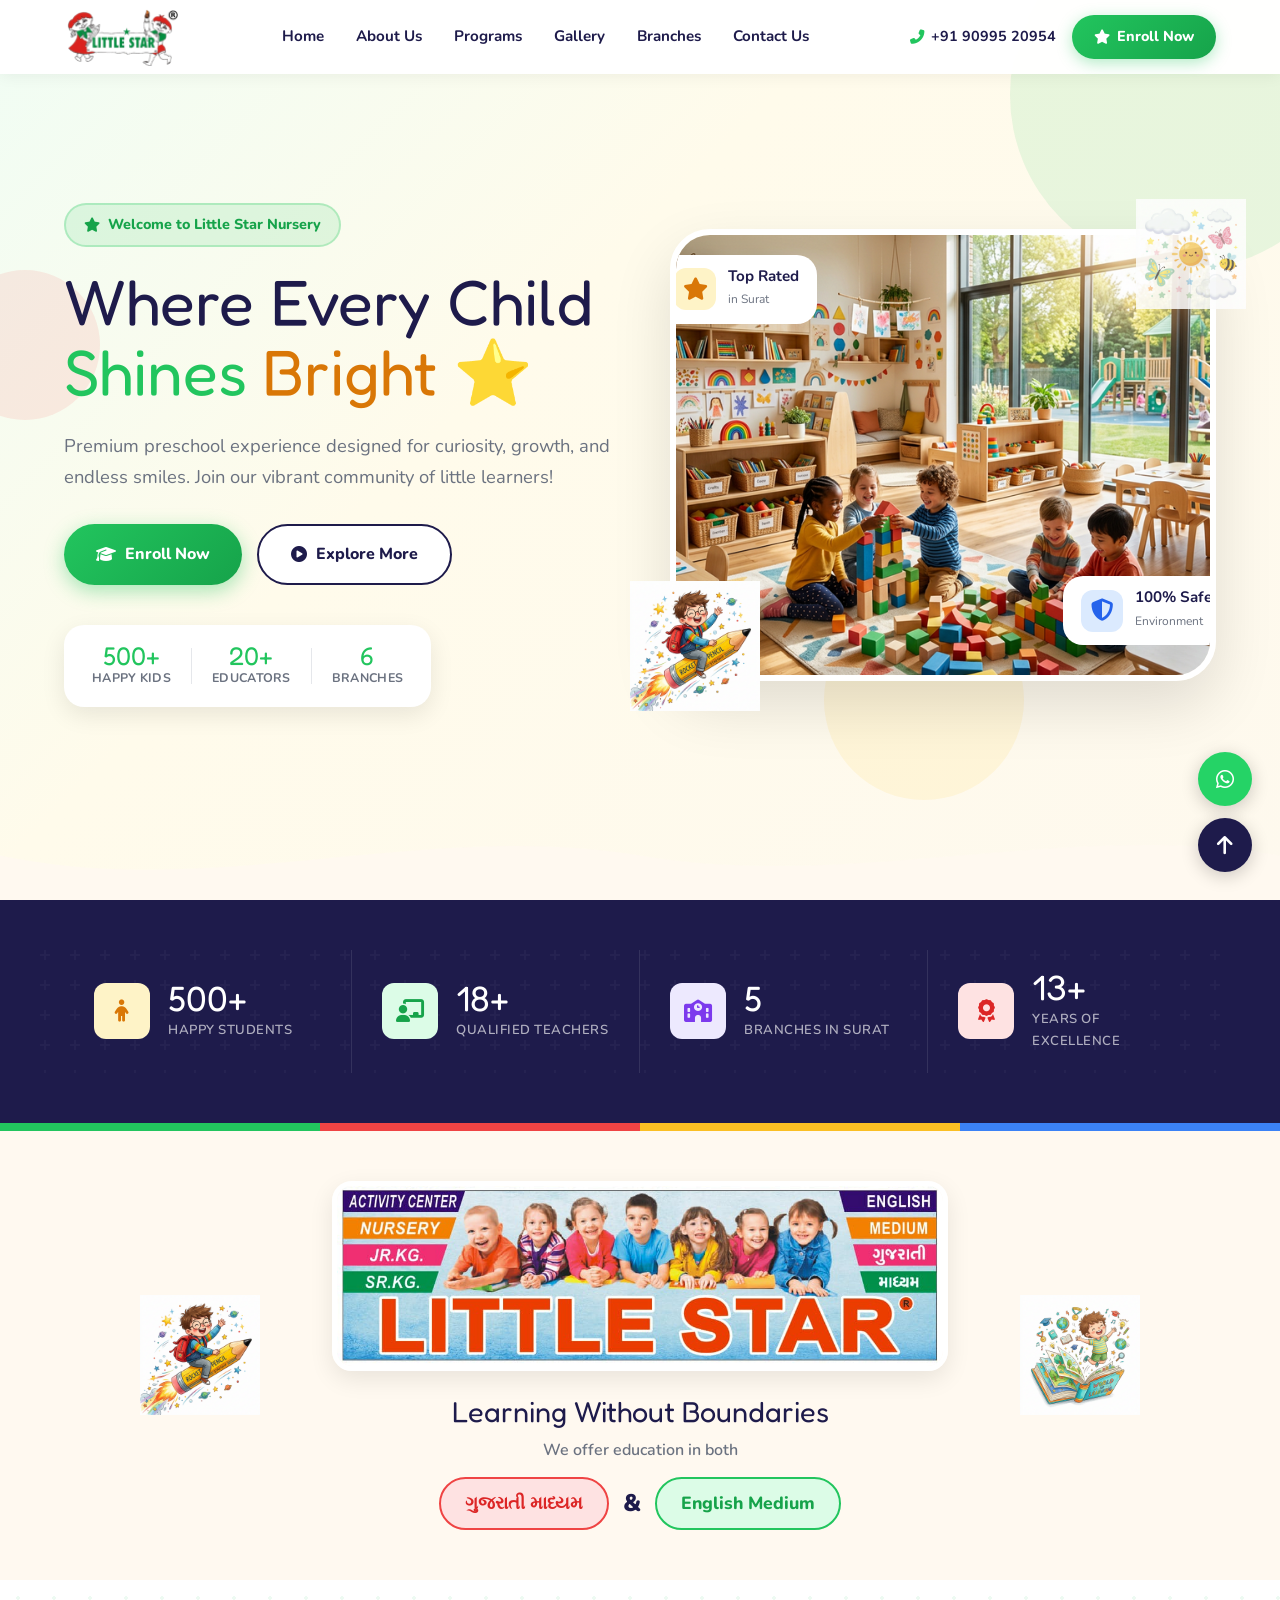
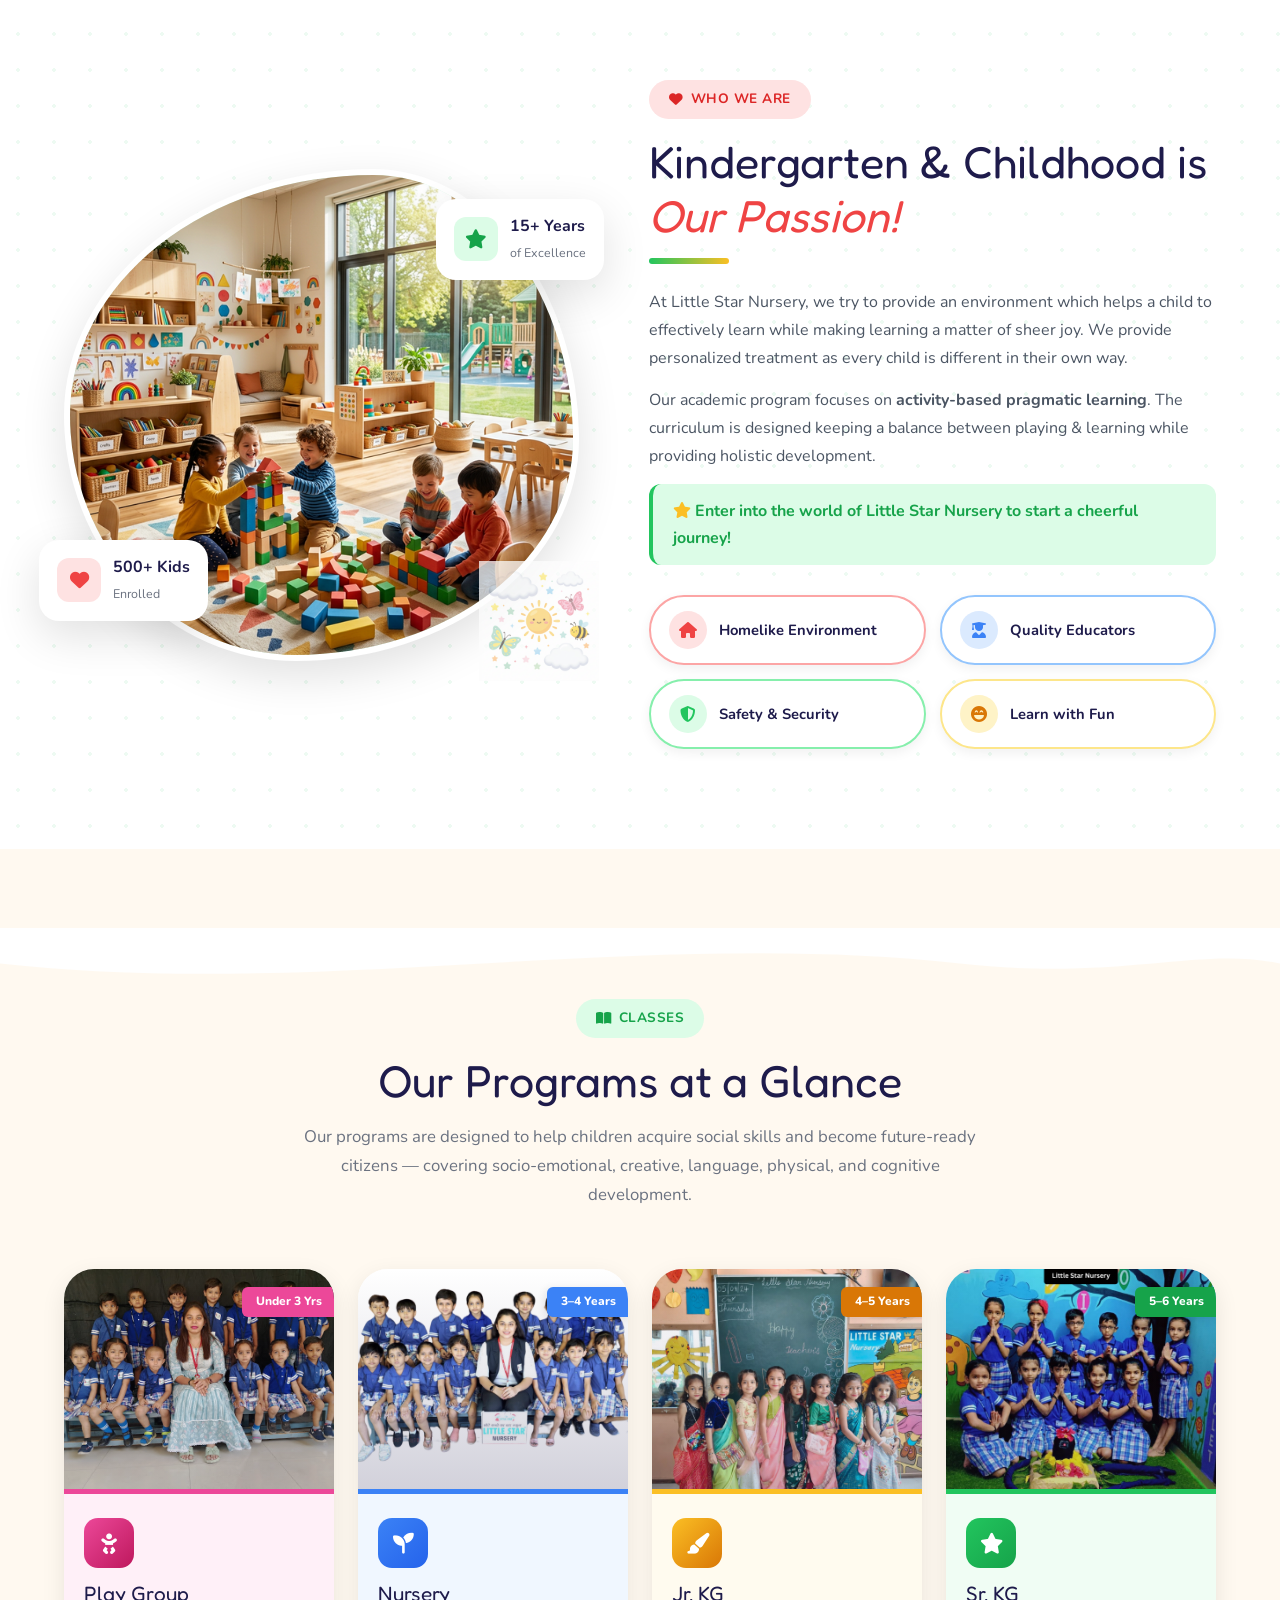
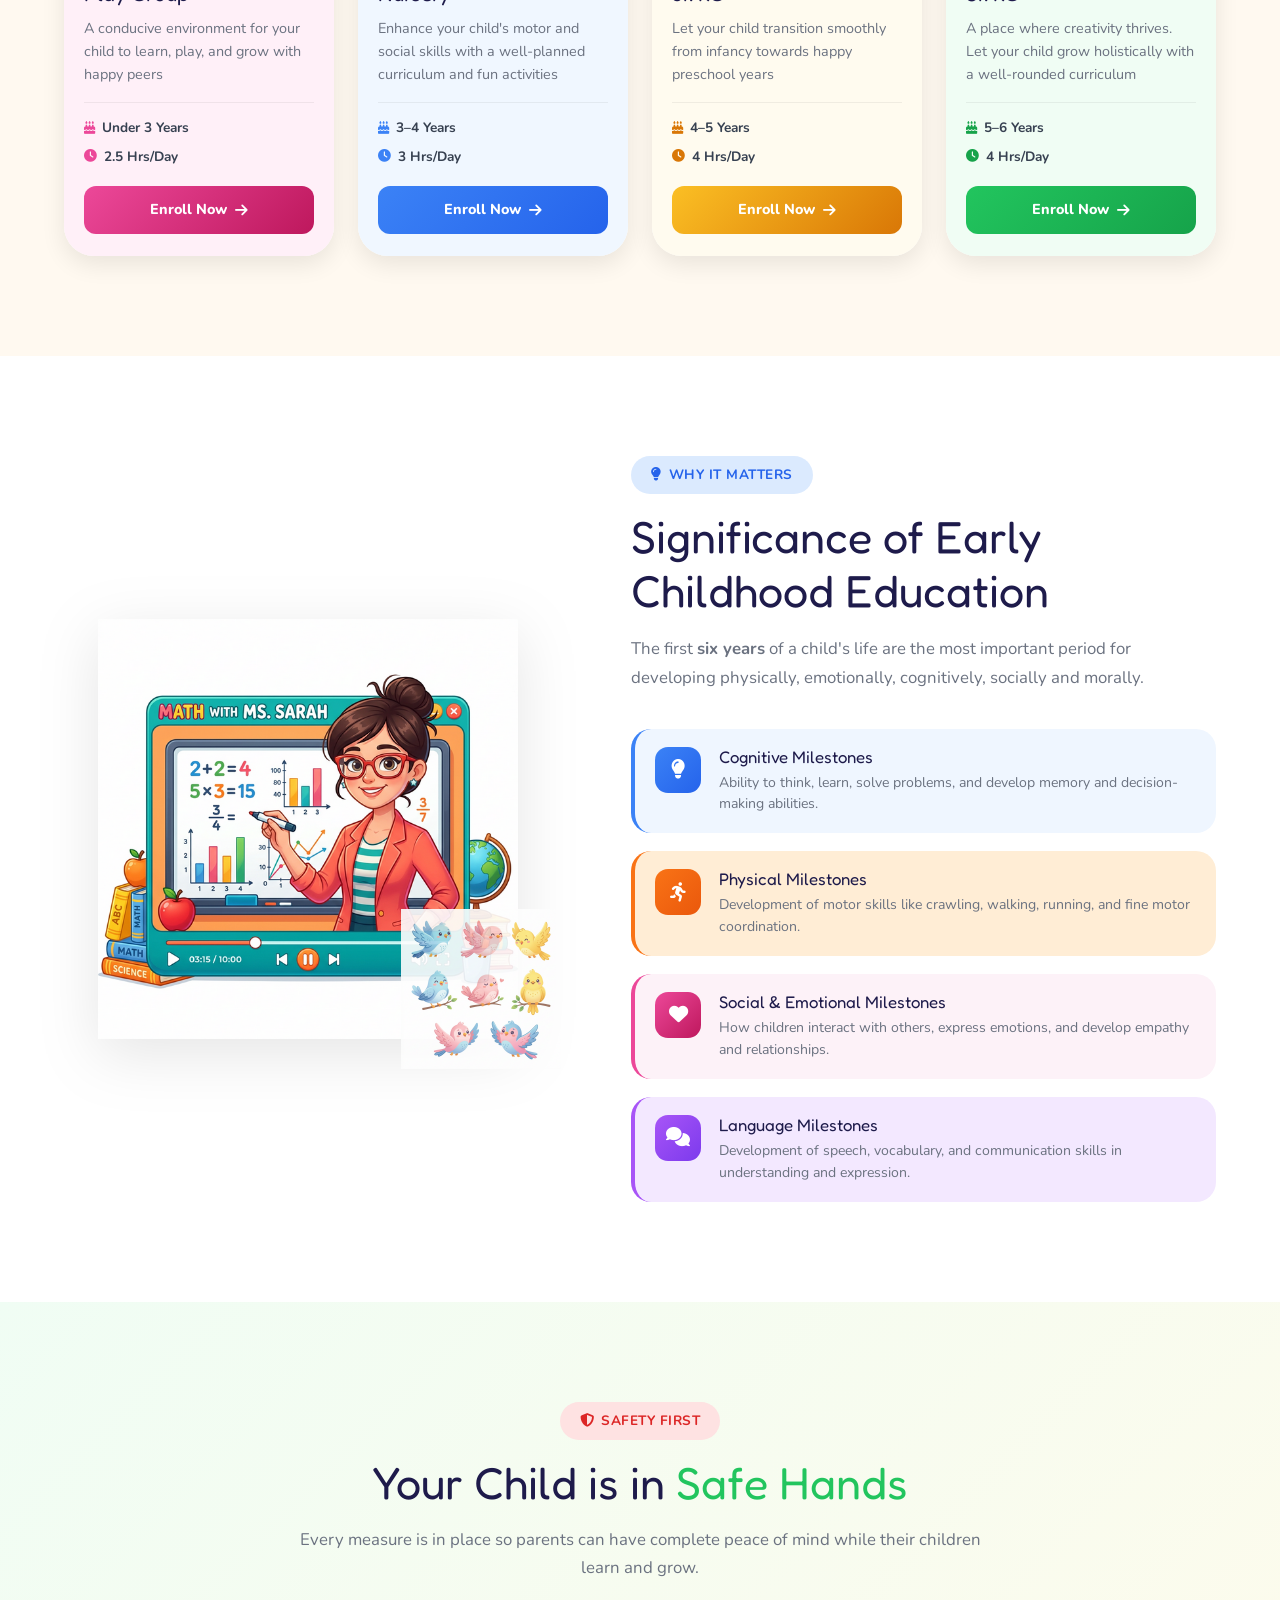
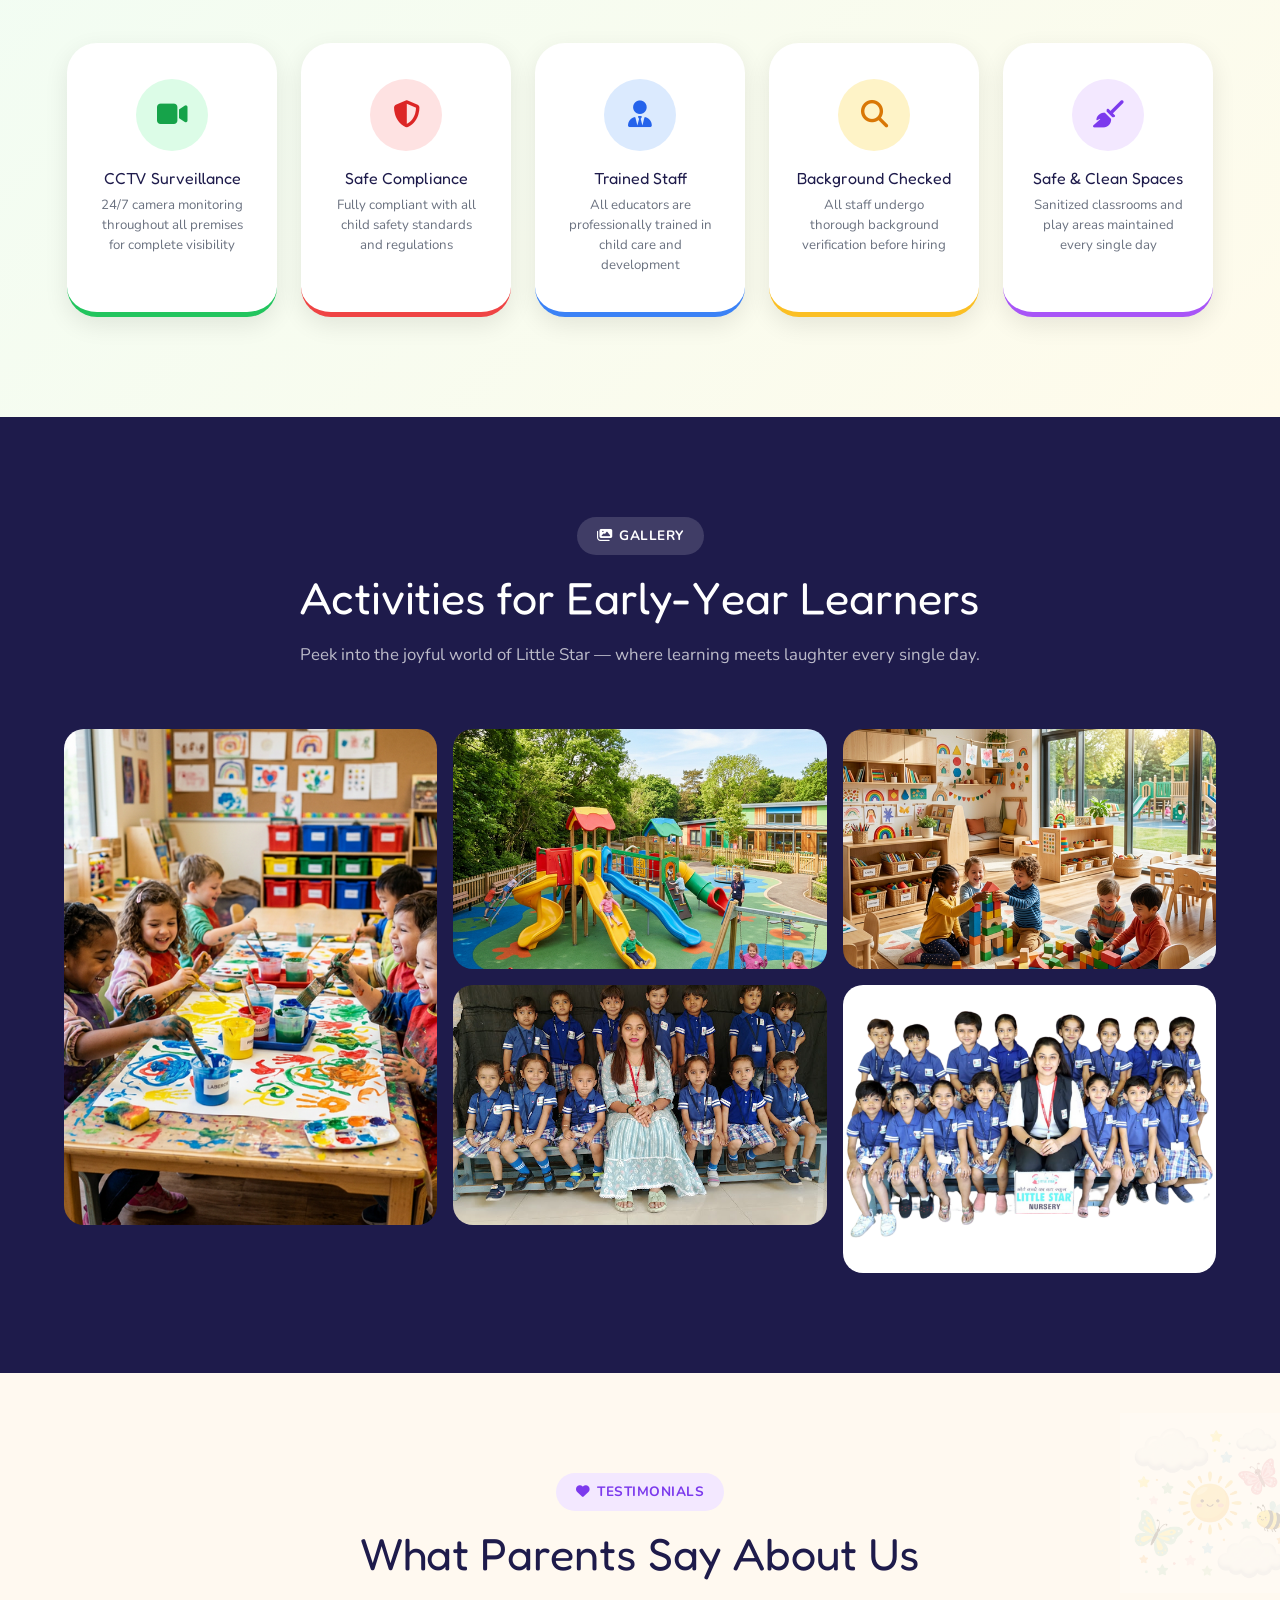
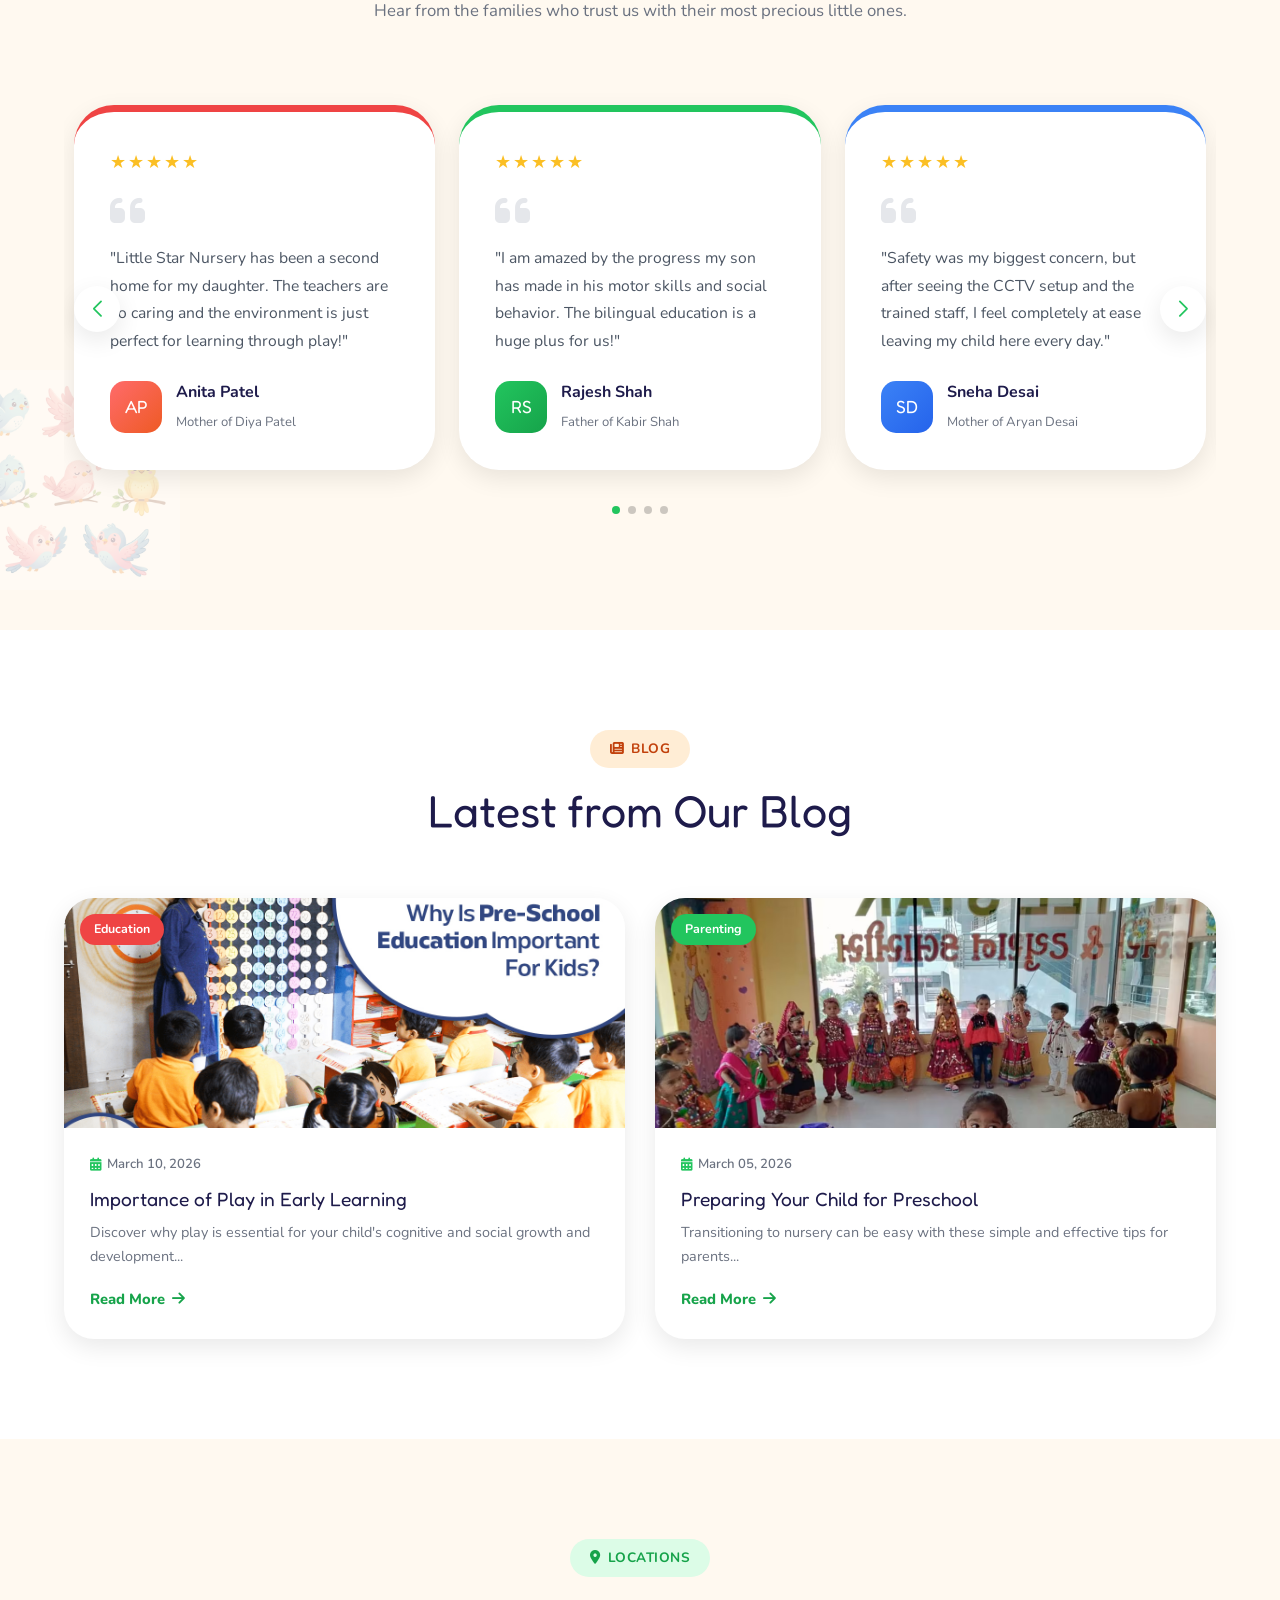
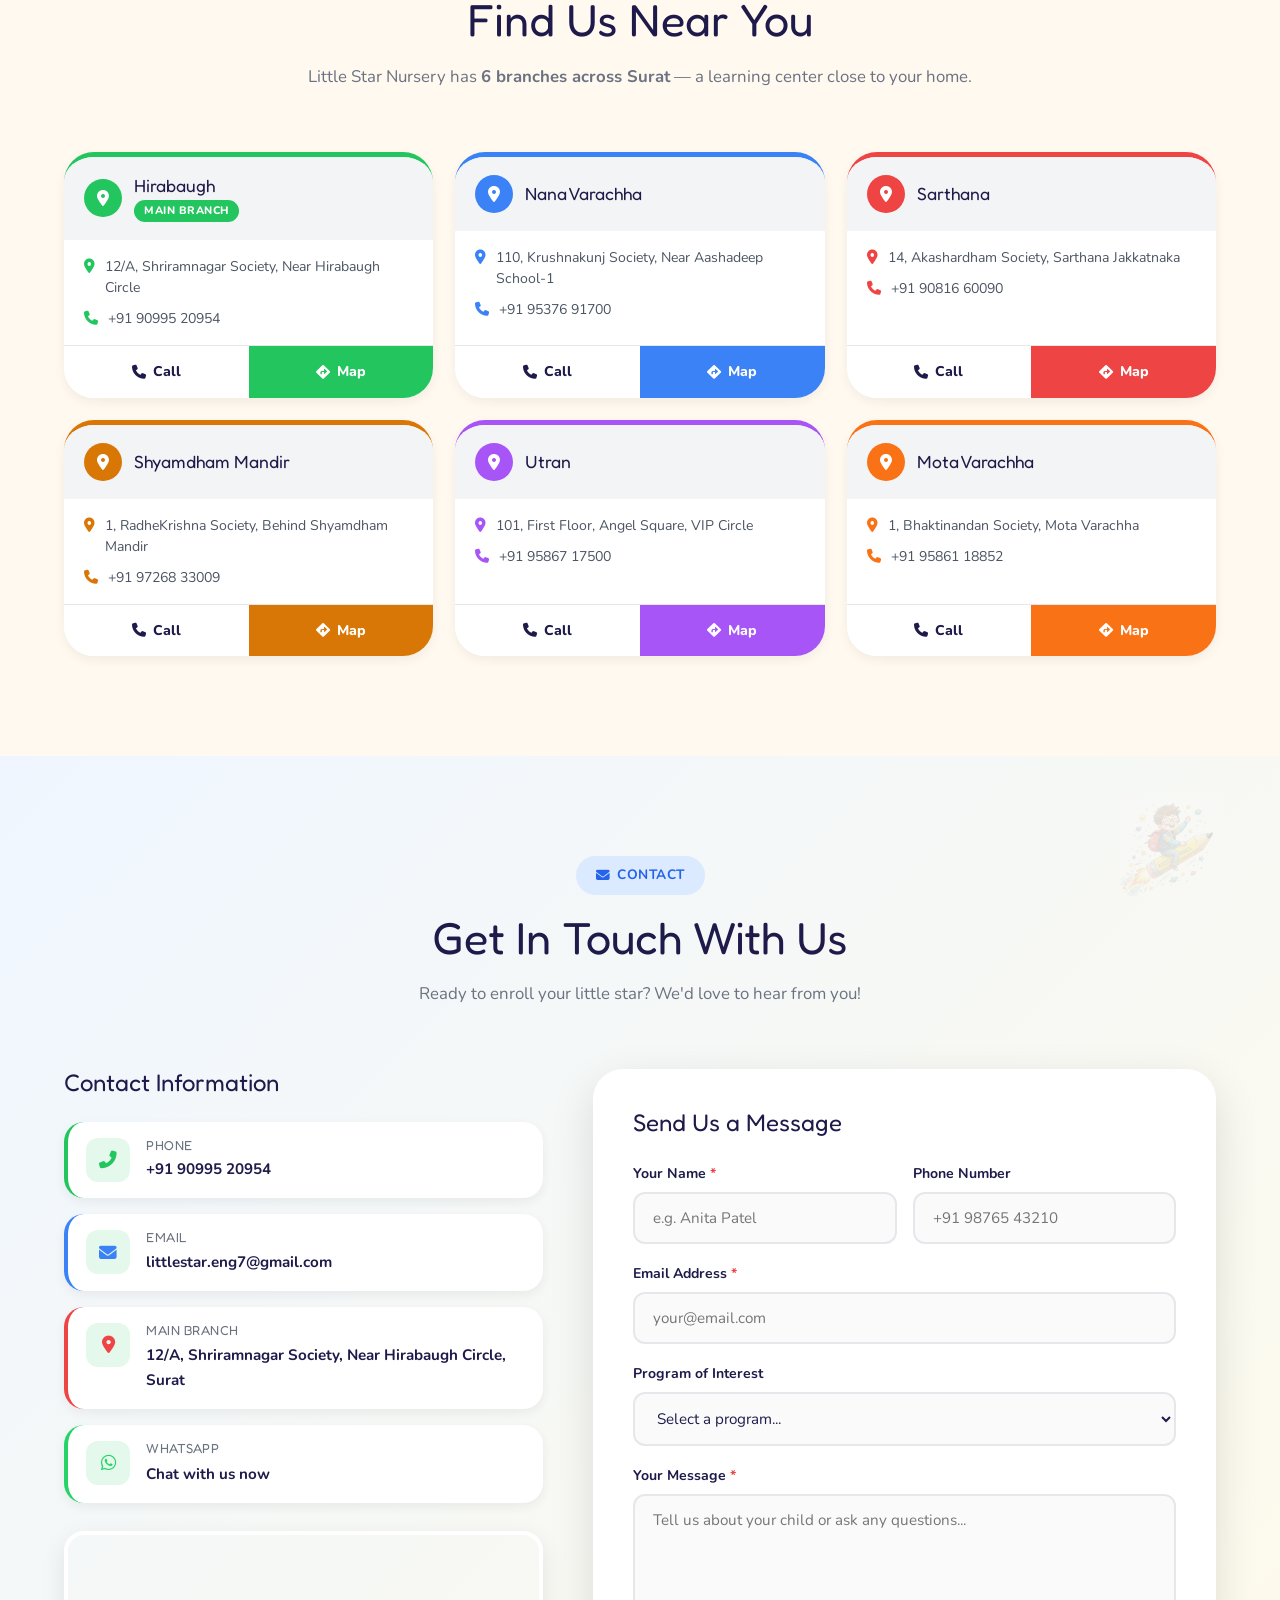
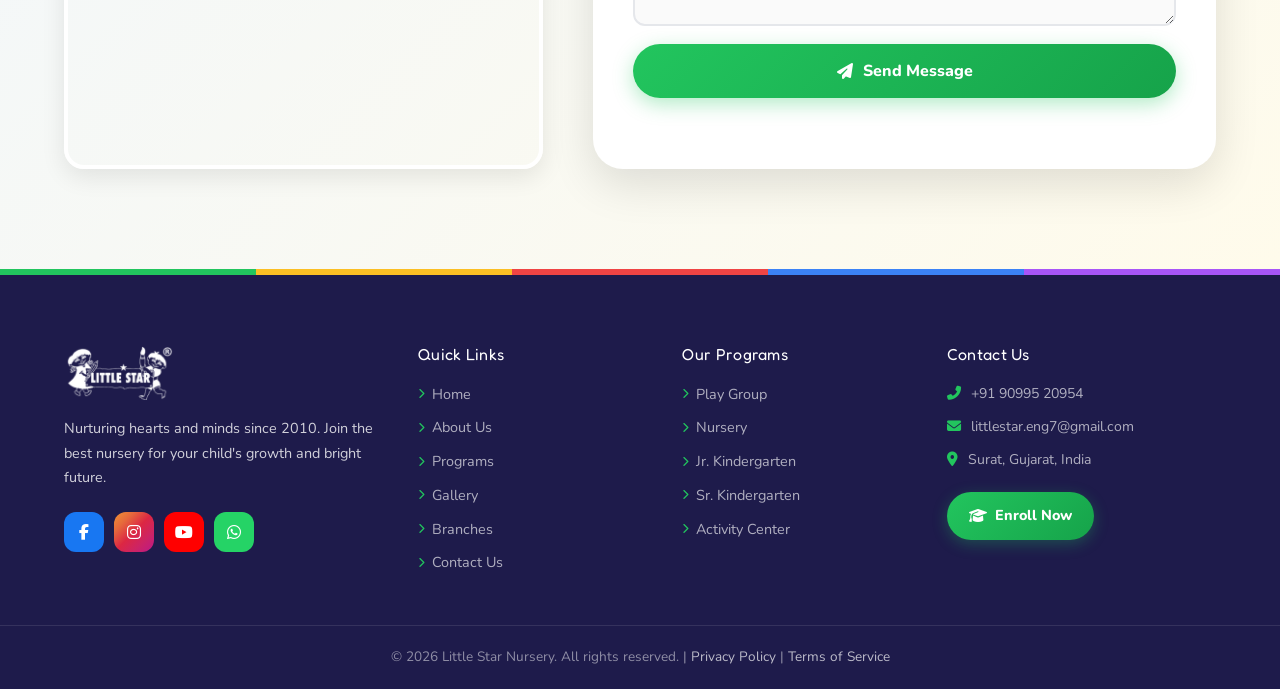
==== index.html @ 1da1506e "first" ====
<!DOCTYPE html>
<html lang="en">

<head>
    <meta charset="UTF-8">
    <meta name="viewport" content="width=device-width, initial-scale=1.0">
    <title>Little Star Nursery | Premium Preschool & Learning Center</title>
    <meta name="description"
        content="Little Star Nursery - A vibrant, safe, and engaging preschool for your little stars to shine. Surat's best nursery offering English & Gujarati medium education.">

    <!-- Google Fonts: Fredoka One + Nunito -->
    <link rel="preconnect" href="https://fonts.googleapis.com">
    <link rel="preconnect" href="https://fonts.gstatic.com" crossorigin>
    <link href="https://fonts.googleapis.com/css2?family=Fredoka+One&family=Nunito:wght@400;600;700;800;900&display=swap"
        rel="stylesheet">

    <!-- Font Awesome -->
    <link rel="stylesheet" href="https://cdnjs.cloudflare.com/ajax/libs/font-awesome/6.4.0/css/all.min.css">

    <!-- Swiper CSS -->
    <link rel="stylesheet" href="https://cdn.jsdelivr.net/npm/swiper@11/swiper-bundle.min.css" />

    <!-- Custom CSS -->
    <link rel="stylesheet" href="style.css">
</head>

<body>

    <!-- Mobile Nav Overlay -->
    <div class="mobile-nav-overlay" id="mobile-nav-overlay"></div>

    <!-- ===== HEADER ===== -->
    <header class="header" id="header">
        <div class="container navbar">
            <div class="logo">
                <img src="assets/images/logo.png" alt="Little Star Nursery Logo" id="nav-logo">
            </div>
            <nav class="nav-links" id="nav-links">
                <a href="#home">Home</a>
                <a href="#about">About Us</a>
                <a href="#programs">Programs</a>
                <a href="#gallery">Gallery</a>
                <a href="#branches">Branches</a>
                <a href="#contact">Contact Us</a>
            </nav>
            <div class="header-contact">
                <a href="tel:+919099520954" class="phone-link">
                    <i class="fas fa-phone-alt"></i> +91 90995 20954
                </a>
                <a href="#contact" class="btn btn-enroll">
                    <i class="fas fa-star"></i> Enroll Now
                </a>
            </div>
            <div class="mobile-toggle" id="mobile-toggle">
                <i class="fas fa-bars"></i>
            </div>
        </div>
    </header>

    <!-- ===== 1. HERO SECTION ===== -->
    <section class="hero" id="home">
        <!-- Animated background circles -->
        <div class="hero-circle hc-1"></div>
        <div class="hero-circle hc-2"></div>
        <div class="hero-circle hc-3"></div>
        <div class="hero-circle hc-4"></div>

        <div class="container hero-container">
            <div class="hero-content">
                <div class="hero-badge-top">
                    <i class="fas fa-star"></i> Welcome to Little Star Nursery
                </div>
                <h1 class="hero-title">
                    Where Every Child<br>
                    <span class="ht-green">Shines</span>
                    <span class="ht-yellow">Bright</span>
                    <span class="ht-star">⭐</span>
                </h1>
                <p class="hero-subtitle">
                    Premium preschool experience designed for curiosity, growth, and endless smiles.
                    Join our vibrant community of little learners!
                </p>
                <div class="hero-btns">
                    <a href="#contact" class="btn btn-hero-primary">
                        <i class="fas fa-graduation-cap"></i> Enroll Now
                    </a>
                    <a href="#about" class="btn btn-hero-outline">
                        <i class="fas fa-play-circle"></i> Explore More
                    </a>
                </div>
                <div class="hero-stats-row">
                    <div class="hsr-item">
                        <span class="hsr-num">500+</span>
                        <span class="hsr-label">Happy Kids</span>
                    </div>
                    <div class="hsr-divider"></div>
                    <div class="hsr-item">
                        <span class="hsr-num">20+</span>
                        <span class="hsr-label">Educators</span>
                    </div>
                    <div class="hsr-divider"></div>
                    <div class="hsr-item">
                        <span class="hsr-num">6</span>
                        <span class="hsr-label">Branches</span>
                    </div>
                </div>
            </div>

            <div class="hero-visual">
                <div class="hero-img-wrap">
                    <img src="assets/images/nursery_hero_vibrant.png" alt="Kids learning at Little Star Nursery"
                        class="hero-main-img">
                    <!-- Floating badges -->
                    <div class="hv-badge hv-badge-1">
                        <i class="fas fa-star"></i>
                        <div>
                            <strong>Top Rated</strong>
                            <span>in Surat</span>
                        </div>
                    </div>
                    <div class="hv-badge hv-badge-2">
                        <i class="fas fa-shield-alt"></i>
                        <div>
                            <strong>100% Safe</strong>
                            <span>Environment</span>
                        </div>
                    </div>
                </div>
                <!-- Floating decorative images -->
                <div class="hero-float-img hfi-rocket">
                    <img src="assets/images/pencil_rocket.png" alt="">
                </div>
                <div class="hero-float-img hfi-decor">
                    <img src="assets/images/nursery_decor.png" alt="">
                </div>
            </div>
        </div>

        <!-- Rainbow wave bottom -->
        <div class="hero-wave">
            <svg viewBox="0 0 1440 110" fill="none" xmlns="http://www.w3.org/2000/svg" preserveAspectRatio="none">
                <path d="M0 60C240 110 480 20 720 60C960 100 1200 20 1440 60V110H0V60Z" fill="#fff9f0" />
            </svg>
        </div>
    </section>

    <!-- ===== 2. STATS BAR ===== -->
    <section class="stats-bar">
        <div class="container stats-grid">
            <div class="stat-item">
                <div class="stat-icon-wrap" style="background:#FEF3C7;color:#D97706;">
                    <i class="fas fa-child"></i>
                </div>
                <div>
                    <div class="stat-num" data-target="500" data-suffix="+">0+</div>
                    <div class="stat-label">Happy Students</div>
                </div>
            </div>
            <div class="stat-item">
                <div class="stat-icon-wrap" style="background:#DCFCE7;color:#16A34A;">
                    <i class="fas fa-chalkboard-teacher"></i>
                </div>
                <div>
                    <div class="stat-num" data-target="20" data-suffix="+">0+</div>
                    <div class="stat-label">Qualified Teachers</div>
                </div>
            </div>
            <div class="stat-item">
                <div class="stat-icon-wrap" style="background:#EDE9FE;color:#7C3AED;">
                    <i class="fas fa-school"></i>
                </div>
                <div>
                    <div class="stat-num" data-target="6" data-suffix="">0</div>
                    <div class="stat-label">Branches in Surat</div>
                </div>
            </div>
            <div class="stat-item">
                <div class="stat-icon-wrap" style="background:#FEE2E2;color:#DC2626;">
                    <i class="fas fa-award"></i>
                </div>
                <div>
                    <div class="stat-num" data-target="15" data-suffix="+">0+</div>
                    <div class="stat-label">Years of Excellence</div>
                </div>
            </div>
        </div>
    </section>

    <main>

        <!-- ===== 3. BILINGUAL BANNER ===== -->
        <section class="bilingual-section">
            <div class="bilingual-stripe-bar">
                <div class="bsb-green"></div>
                <div class="bsb-red"></div>
                <div class="bsb-yellow"></div>
                <div class="bsb-blue"></div>
            </div>
            <div class="container bilingual-inner">
                <div class="bi-decor bi-decor-left">
                    <img src="assets/images/pencil_rocket.png" alt="Pencil Rocket" class="float-anim">
                </div>
                <div class="bilingual-main">
                    <div class="bilingual-banner-img">
                        <img src="assets/images/littlestar.jpg" alt="Little Star Nursery">
                    </div>
                    <div class="bilingual-text-box">
                        <h2>Learning Without Boundaries</h2>
                        <p>We offer education in both</p>
                        <div class="lang-pills">
                            <span class="lang-pill guj-pill">ગુજરાતી માધ્યમ</span>
                            <span class="lang-amp">&amp;</span>
                            <span class="lang-pill eng-pill">English Medium</span>
                        </div>
                    </div>
                </div>
                <div class="bi-decor bi-decor-right">
                    <img src="assets/images/jumping_boy_book.png" alt="Boy with Book" class="float-anim float-delay">
                </div>
            </div>
        </section>

        <!-- ===== 4. WHO WE ARE / ABOUT ===== -->
        <section class="section about-section" id="about">
            <div class="about-dot-pattern"></div>
            <div class="container">
                <div class="about-wrapper">
                    <!-- Image Side -->
                    <div class="about-img-side" data-animate="fade-left">
                        <div class="about-blob-wrap">
                            <img src="assets/images/nursery_hero_vibrant.png" alt="Little Star Learning Environment"
                                class="about-blob-img">
                        </div>
                        <div class="about-float-card afc-1">
                            <div class="afc-icon" style="background:#DCFCE7;color:#16A34A;">
                                <i class="fas fa-star"></i>
                            </div>
                            <div>
                                <strong>15+ Years</strong>
                                <span>of Excellence</span>
                            </div>
                        </div>
                        <div class="about-float-card afc-2">
                            <div class="afc-icon" style="background:#FEE2E2;color:#EF4444;">
                                <i class="fas fa-heart"></i>
                            </div>
                            <div>
                                <strong>500+ Kids</strong>
                                <span>Enrolled</span>
                            </div>
                        </div>
                        <div class="about-decor-image">
                            <img src="assets/images/nursery_decor.png" alt="">
                        </div>
                    </div>

                    <!-- Content Side -->
                    <div class="about-content-side" data-animate="fade-right">
                        <span class="sec-badge badge-red">
                            <i class="fas fa-heart"></i> Who We Are
                        </span>
                        <h2 class="sec-heading">
                            Kindergarten & Childhood is<br>
                            <span class="sh-accent">Our Passion!</span>
                        </h2>
                        <div class="sh-underline"></div>
                        <p class="about-text">At Little Star Nursery, we try to provide an environment which helps a
                            child to effectively learn while making learning a matter of sheer joy. We provide
                            personalized treatment as every child is different in their own way.</p>
                        <p class="about-text">Our academic program focuses on <strong>activity-based pragmatic
                                learning</strong>. The curriculum is designed keeping a balance between playing &
                            learning while providing holistic development.</p>
                        <p class="about-tagline">
                            <i class="fas fa-star" style="color:#FBBF24;"></i>
                            Enter into the world of Little Star Nursery to start a cheerful journey!
                        </p>
                        <div class="feature-bubbles-grid">
                            <div class="fb-item fbi-red">
                                <div class="fbi-icon"><i class="fas fa-home"></i></div>
                                <span>Homelike Environment</span>
                            </div>
                            <div class="fb-item fbi-blue">
                                <div class="fbi-icon"><i class="fas fa-user-graduate"></i></div>
                                <span>Quality Educators</span>
                            </div>
                            <div class="fb-item fbi-green">
                                <div class="fbi-icon"><i class="fas fa-shield-alt"></i></div>
                                <span>Safety & Security</span>
                            </div>
                            <div class="fb-item fbi-yellow">
                                <div class="fbi-icon"><i class="fas fa-laugh-beam"></i></div>
                                <span>Learn with Fun</span>
                            </div>
                        </div>
                    </div>
                </div>
            </div>
        </section>

        <!-- ===== 5. PROGRAMS ===== -->
        <section class="section programs-section" id="programs">
            <div class="programs-wave-top">
                <svg viewBox="0 0 1440 80" fill="none" xmlns="http://www.w3.org/2000/svg" preserveAspectRatio="none">
                    <path d="M0 40C360 80 720 0 1080 40C1260 60 1350 20 1440 40V0H0V40Z" fill="white" />
                </svg>
            </div>
            <div class="container">
                <div class="section-header text-center">
                    <span class="sec-badge badge-green">
                        <i class="fas fa-book-open"></i> Classes
                    </span>
                    <h2 class="sec-heading">Our Programs at a Glance</h2>
                    <p class="sec-lead">Our programs are designed to help children acquire social skills and become
                        future-ready citizens — covering socio-emotional, creative, language, physical, and cognitive
                        development.</p>
                </div>
                <div class="programs-grid">
                    <!-- Play Group -->
                    <div class="prog-card" data-animate="zoom-in">
                        <div class="prog-ribbon ribbon-pink">Under 3 Yrs</div>
                        <div class="prog-img-wrap">
                            <img src="assets/images/class-1.jpg" alt="Play Group">
                            <div class="prog-img-overlay"></div>
                        </div>
                        <div class="prog-body prog-body-pink">
                            <div class="prog-icon pi-pink"><i class="fas fa-baby"></i></div>
                            <h3>Play Group</h3>
                            <p>A conducive environment for your child to learn, play, and grow with happy peers</p>
                            <div class="prog-meta">
                                <span class="pm-item"><i class="fas fa-birthday-cake"></i> Under 3 Years</span>
                                <span class="pm-item"><i class="fas fa-clock"></i> 2.5 Hrs/Day</span>
                            </div>
                            <a href="#contact" class="prog-btn pbtn-pink">Enroll Now <i
                                    class="fas fa-arrow-right"></i></a>
                        </div>
                    </div>

                    <!-- Nursery -->
                    <div class="prog-card" data-animate="zoom-in" style="animation-delay:0.1s">
                        <div class="prog-ribbon ribbon-blue">3–4 Years</div>
                        <div class="prog-img-wrap">
                            <img src="assets/images/class-2.jpg" alt="Nursery">
                            <div class="prog-img-overlay"></div>
                        </div>
                        <div class="prog-body prog-body-blue">
                            <div class="prog-icon pi-blue"><i class="fas fa-seedling"></i></div>
                            <h3>Nursery</h3>
                            <p>Enhance your child's motor and social skills with a well-planned curriculum and fun
                                activities</p>
                            <div class="prog-meta">
                                <span class="pm-item"><i class="fas fa-birthday-cake"></i> 3–4 Years</span>
                                <span class="pm-item"><i class="fas fa-clock"></i> 3 Hrs/Day</span>
                            </div>
                            <a href="#contact" class="prog-btn pbtn-blue">Enroll Now <i
                                    class="fas fa-arrow-right"></i></a>
                        </div>
                    </div>

                    <!-- Jr. KG -->
                    <div class="prog-card" data-animate="zoom-in" style="animation-delay:0.2s">
                        <div class="prog-ribbon ribbon-yellow">4–5 Years</div>
                        <div class="prog-img-wrap">
                            <img src="assets/images/class-3.jpg" alt="JR.KG">
                            <div class="prog-img-overlay"></div>
                        </div>
                        <div class="prog-body prog-body-yellow">
                            <div class="prog-icon pi-yellow"><i class="fas fa-paint-brush"></i></div>
                            <h3>Jr. KG</h3>
                            <p>Let your child transition smoothly from infancy towards happy preschool years</p>
                            <div class="prog-meta">
                                <span class="pm-item"><i class="fas fa-birthday-cake"></i> 4–5 Years</span>
                                <span class="pm-item"><i class="fas fa-clock"></i> 4 Hrs/Day</span>
                            </div>
                            <a href="#contact" class="prog-btn pbtn-yellow">Enroll Now <i
                                    class="fas fa-arrow-right"></i></a>
                        </div>
                    </div>

                    <!-- Sr. KG -->
                    <div class="prog-card" data-animate="zoom-in" style="animation-delay:0.3s">
                        <div class="prog-ribbon ribbon-green">5–6 Years</div>
                        <div class="prog-img-wrap">
                            <img src="assets/images/class-4.jpg" alt="SR.KG">
                            <div class="prog-img-overlay"></div>
                        </div>
                        <div class="prog-body prog-body-green">
                            <div class="prog-icon pi-green"><i class="fas fa-star"></i></div>
                            <h3>Sr. KG</h3>
                            <p>A place where creativity thrives. Let your child grow holistically with a well-rounded
                                curriculum</p>
                            <div class="prog-meta">
                                <span class="pm-item"><i class="fas fa-birthday-cake"></i> 5–6 Years</span>
                                <span class="pm-item"><i class="fas fa-clock"></i> 4 Hrs/Day</span>
                            </div>
                            <a href="#contact" class="prog-btn pbtn-green">Enroll Now <i
                                    class="fas fa-arrow-right"></i></a>
                        </div>
                    </div>
                </div>
            </div>
        </section>

        <!-- ===== 6. EARLY EDUCATION SIGNIFICANCE ===== -->
        <section class="section early-edu-section">
            <div class="container">
                <div class="early-edu-wrapper">
                    <div class="early-edu-visual" data-animate="fade-left">
                        <img src="assets/images/educator_illustration.png" alt="Early Childhood Education"
                            class="edu-main-img">
                        <div class="edu-birds-decor">
                            <img src="assets/images/playful_birds.png" alt="">
                        </div>
                    </div>
                    <div class="early-edu-content" data-animate="fade-right">
                        <span class="sec-badge badge-blue">
                            <i class="fas fa-lightbulb"></i> Why It Matters
                        </span>
                        <h2 class="sec-heading">Significance of Early Childhood Education</h2>
                        <p class="early-lead">The first <strong>six years</strong> of a child's life are the most
                            important period for developing physically, emotionally, cognitively, socially and morally.
                        </p>

                        <div class="milestones-list">
                            <div class="milestone-item mi-blue">
                                <div class="mi-icon"><i class="fas fa-lightbulb"></i></div>
                                <div class="mi-text">
                                    <h4>Cognitive Milestones</h4>
                                    <p>Ability to think, learn, solve problems, and develop memory and decision-making
                                        abilities.</p>
                                </div>
                            </div>
                            <div class="milestone-item mi-orange">
                                <div class="mi-icon"><i class="fas fa-running"></i></div>
                                <div class="mi-text">
                                    <h4>Physical Milestones</h4>
                                    <p>Development of motor skills like crawling, walking, running, and fine motor
                                        coordination.</p>
                                </div>
                            </div>
                            <div class="milestone-item mi-pink">
                                <div class="mi-icon"><i class="fas fa-heart"></i></div>
                                <div class="mi-text">
                                    <h4>Social & Emotional Milestones</h4>
                                    <p>How children interact with others, express emotions, and develop empathy and
                                        relationships.</p>
                                </div>
                            </div>
                            <div class="milestone-item mi-purple">
                                <div class="mi-icon"><i class="fas fa-comments"></i></div>
                                <div class="mi-text">
                                    <h4>Language Milestones</h4>
                                    <p>Development of speech, vocabulary, and communication skills in understanding and
                                        expression.</p>
                                </div>
                            </div>
                        </div>
                    </div>
                </div>
            </div>
        </section>

        <!-- ===== 7. SAFETY SECTION ===== -->
        <section class="section safety-section" id="safety">
            <div class="container">
                <div class="section-header text-center">
                    <span class="sec-badge badge-red">
                        <i class="fas fa-shield-alt"></i> Safety First
                    </span>
                    <h2 class="sec-heading">Your Child is in <span class="sh-green">Safe Hands</span></h2>
                    <p class="sec-lead">Every measure is in place so parents can have complete peace of mind while
                        their children learn and grow.</p>
                </div>
                <div class="safety-grid">
                    <div class="safety-card scard-green" data-animate="zoom-in">
                        <div class="sc-icon-ring"><i class="fas fa-video"></i></div>
                        <h4>CCTV Surveillance</h4>
                        <p>24/7 camera monitoring throughout all premises for complete visibility</p>
                    </div>
                    <div class="safety-card scard-red" data-animate="zoom-in" style="animation-delay:0.1s">
                        <div class="sc-icon-ring"><i class="fas fa-shield-alt"></i></div>
                        <h4>Safe Compliance</h4>
                        <p>Fully compliant with all child safety standards and regulations</p>
                    </div>
                    <div class="safety-card scard-blue" data-animate="zoom-in" style="animation-delay:0.2s">
                        <div class="sc-icon-ring"><i class="fas fa-user-tie"></i></div>
                        <h4>Trained Staff</h4>
                        <p>All educators are professionally trained in child care and development</p>
                    </div>
                    <div class="safety-card scard-yellow" data-animate="zoom-in" style="animation-delay:0.3s">
                        <div class="sc-icon-ring"><i class="fas fa-search"></i></div>
                        <h4>Background Checked</h4>
                        <p>All staff undergo thorough background verification before hiring</p>
                    </div>
                    <div class="safety-card scard-purple" data-animate="zoom-in" style="animation-delay:0.4s">
                        <div class="sc-icon-ring"><i class="fas fa-broom"></i></div>
                        <h4>Safe & Clean Spaces</h4>
                        <p>Sanitized classrooms and play areas maintained every single day</p>
                    </div>
                </div>
            </div>
        </section>

        <!-- ===== 8. GALLERY ===== -->
        <section class="section gallery-section" id="gallery">
            <div class="container">
                <div class="section-header text-center">
                    <span class="sec-badge badge-yellow">
                        <i class="fas fa-images"></i> Gallery
                    </span>
                    <h2 class="sec-heading">Activities for Early-Year Learners</h2>
                    <p class="sec-lead">Peek into the joyful world of Little Star — where learning meets laughter every
                        single day.</p>
                </div>
                <div class="gallery-mosaic">
                    <div class="gm-item gm-large">
                        <img src="assets/images/nursery_gallery_activity.png" alt="Art & Craft Activity">
                        <div class="gm-overlay">
                            <div class="gmo-content">
                                <i class="fas fa-palette"></i>
                                <h4>Art & Craft Activities</h4>
                                <p>Creative expression through colors</p>
                            </div>
                        </div>
                    </div>
                    <div class="gm-item">
                        <img src="assets/images/nursery_gallery_playground.png" alt="Outdoor Playground">
                        <div class="gm-overlay">
                            <div class="gmo-content">
                                <i class="fas fa-tree"></i>
                                <h4>Outdoor Playground</h4>
                                <p>Fun-filled physical activities</p>
                            </div>
                        </div>
                    </div>
                    <div class="gm-item">
                        <img src="assets/images/nursery_hero_vibrant.png" alt="Classroom Learning">
                        <div class="gm-overlay">
                            <div class="gmo-content">
                                <i class="fas fa-cubes"></i>
                                <h4>Classroom Learning</h4>
                                <p>Play-based structured learning</p>
                            </div>
                        </div>
                    </div>
                    <div class="gm-item">
                        <img src="assets/images/class-1.jpg" alt="With Our Teachers">
                        <div class="gm-overlay">
                            <div class="gmo-content">
                                <i class="fas fa-chalkboard-teacher"></i>
                                <h4>With Our Teachers</h4>
                                <p>Caring and dedicated educators</p>
                            </div>
                        </div>
                    </div>
                    <div class="gm-item gm-large">
                        <img src="assets/images/class-2.jpg" alt="Our Little Stars">
                        <div class="gm-overlay">
                            <div class="gmo-content">
                                <i class="fas fa-users"></i>
                                <h4>Our Little Stars</h4>
                                <p>Growing together every day</p>
                            </div>
                        </div>
                    </div>
                </div>
            </div>
        </section>

        <!-- ===== 9. TESTIMONIALS ===== -->
        <section class="section testimonials-section" id="testimonials">
            <div class="testimonials-bg-decor">
                <img src="assets/images/playful_birds.png" alt="" class="tb-birds-left">
                <img src="assets/images/nursery_decor.png" alt="" class="tb-decor-right">
            </div>
            <div class="container">
                <div class="section-header text-center">
                    <span class="sec-badge badge-purple">
                        <i class="fas fa-heart"></i> Testimonials
                    </span>
                    <h2 class="sec-heading">What Parents Say About Us</h2>
                    <p class="sec-lead">Hear from the families who trust us with their most precious little ones.</p>
                </div>
                <div class="swiper testimonial-swiper">
                    <div class="swiper-wrapper">
                        <div class="swiper-slide">
                            <div class="testi-card tc-coral">
                                <div class="tc-stars">★★★★★</div>
                                <div class="tc-quote-icon"><i class="fas fa-quote-left"></i></div>
                                <p class="tc-text">"Little Star Nursery has been a second home for my daughter. The
                                    teachers are so caring and the environment is just perfect for learning through
                                    play!"</p>
                                <div class="tc-author-row">
                                    <div class="tc-avatar" style="background:linear-gradient(135deg,#FF6B6B,#ee5a24);">AP
                                    </div>
                                    <div>
                                        <strong>Anita Patel</strong>
                                        <span>Mother of Diya Patel</span>
                                    </div>
                                </div>
                            </div>
                        </div>
                        <div class="swiper-slide">
                            <div class="testi-card tc-green">
                                <div class="tc-stars">★★★★★</div>
                                <div class="tc-quote-icon"><i class="fas fa-quote-left"></i></div>
                                <p class="tc-text">"I am amazed by the progress my son has made in his motor skills
                                    and social behavior. The bilingual education is a huge plus for us!"</p>
                                <div class="tc-author-row">
                                    <div class="tc-avatar" style="background:linear-gradient(135deg,#22C55E,#16A34A);">RS
                                    </div>
                                    <div>
                                        <strong>Rajesh Shah</strong>
                                        <span>Father of Kabir Shah</span>
                                    </div>
                                </div>
                            </div>
                        </div>
                        <div class="swiper-slide">
                            <div class="testi-card tc-blue">
                                <div class="tc-stars">★★★★★</div>
                                <div class="tc-quote-icon"><i class="fas fa-quote-left"></i></div>
                                <p class="tc-text">"Safety was my biggest concern, but after seeing the CCTV setup and
                                    the trained staff, I feel completely at ease leaving my child here every day."</p>
                                <div class="tc-author-row">
                                    <div class="tc-avatar" style="background:linear-gradient(135deg,#3B82F6,#2563EB);">SD
                                    </div>
                                    <div>
                                        <strong>Sneha Desai</strong>
                                        <span>Mother of Aryan Desai</span>
                                    </div>
                                </div>
                            </div>
                        </div>
                        <div class="swiper-slide">
                            <div class="testi-card tc-purple">
                                <div class="tc-stars">★★★★★</div>
                                <div class="tc-quote-icon"><i class="fas fa-quote-left"></i></div>
                                <p class="tc-text">"The structured curriculum and focus on creative play have truly
                                    helped our child bloom. Little Star is simply the best nursery in Surat!"</p>
                                <div class="tc-author-row">
                                    <div class="tc-avatar"
                                        style="background:linear-gradient(135deg,#A855F7,#7C3AED);">MK</div>
                                    <div>
                                        <strong>Meera Kapadia</strong>
                                        <span>Mother of Reyansh</span>
                                    </div>
                                </div>
                            </div>
                        </div>
                    </div>
                    <div class="swiper-pagination"></div>
                    <div class="swiper-button-next"></div>
                    <div class="swiper-button-prev"></div>
                </div>
            </div>
        </section>

        <!-- ===== 10. BLOG ===== -->
        <section class="section blog-section" id="blog">
            <div class="container">
                <div class="section-header text-center">
                    <span class="sec-badge badge-orange">
                        <i class="fas fa-newspaper"></i> Blog
                    </span>
                    <h2 class="sec-heading">Latest from Our Blog</h2>
                </div>
                <div class="blog-grid">
                    <div class="blog-card" data-animate="fade-up">
                        <div class="blog-img-wrap">
                            <img src="assets/images/blog-1.jpg" alt="Childhood Development">
                            <div class="blog-category-tag">Education</div>
                        </div>
                        <div class="blog-body">
                            <span class="blog-date"><i class="fas fa-calendar-alt"></i> March 10, 2026</span>
                            <h4>Importance of Play in Early Learning</h4>
                            <p>Discover why play is essential for your child's cognitive and social growth and
                                development...</p>
                            <a href="#" class="blog-cta">Read More <i class="fas fa-arrow-right"></i></a>
                        </div>
                    </div>
                    <div class="blog-card" data-animate="fade-up" style="animation-delay:0.15s">
                        <div class="blog-img-wrap">
                            <img src="assets/images/blog-3.jpg" alt="Parenting Tips">
                            <div class="blog-category-tag tag-green">Parenting</div>
                        </div>
                        <div class="blog-body">
                            <span class="blog-date"><i class="fas fa-calendar-alt"></i> March 05, 2026</span>
                            <h4>Preparing Your Child for Preschool</h4>
                            <p>Transitioning to nursery can be easy with these simple and effective tips for parents...
                            </p>
                            <a href="#" class="blog-cta">Read More <i class="fas fa-arrow-right"></i></a>
                        </div>
                    </div>
                </div>
            </div>
        </section>

        <!-- ===== 11. BRANCHES ===== -->
        <section class="section branches-section" id="branches">
            <div class="container">
                <div class="section-header text-center">
                    <span class="sec-badge badge-green">
                        <i class="fas fa-map-marker-alt"></i> Locations
                    </span>
                    <h2 class="sec-heading">Find Us Near You</h2>
                    <p class="sec-lead">Little Star Nursery has <strong>6 branches across Surat</strong> — a learning
                        center close to your home.</p>
                </div>
                <div class="branches-grid">
                    <div class="branch-card bcard-1">
                        <div class="bcard-top">
                            <div class="bcard-pin"><i class="fas fa-map-marker-alt"></i></div>
                            <div class="bcard-title-area">
                                <h3>Hirabaugh</h3>
                                <span class="bcard-main-badge">Main Branch</span>
                            </div>
                        </div>
                        <div class="bcard-info">
                            <p><i class="fas fa-location-dot"></i> 12/A, Shriramnagar Society, Near Hirabaugh Circle
                            </p>
                            <p><i class="fas fa-phone"></i> +91 90995 20954</p>
                        </div>
                        <div class="bcard-actions">
                            <a href="tel:+919099520954" class="bca-call"><i class="fas fa-phone"></i> Call</a>
                            <a href="https://goo.gl/maps/example" class="bca-map" target="_blank"><i
                                    class="fas fa-directions"></i> Map</a>
                        </div>
                    </div>
                    <div class="branch-card bcard-2">
                        <div class="bcard-top">
                            <div class="bcard-pin"><i class="fas fa-map-marker-alt"></i></div>
                            <div class="bcard-title-area">
                                <h3>Nana Varachha</h3>
                            </div>
                        </div>
                        <div class="bcard-info">
                            <p><i class="fas fa-location-dot"></i> 110, Krushnakunj Society, Near Aashadeep School-1
                            </p>
                            <p><i class="fas fa-phone"></i> +91 95376 91700</p>
                        </div>
                        <div class="bcard-actions">
                            <a href="tel:+919537691700" class="bca-call"><i class="fas fa-phone"></i> Call</a>
                            <a href="https://goo.gl/maps/example" class="bca-map" target="_blank"><i
                                    class="fas fa-directions"></i> Map</a>
                        </div>
                    </div>
                    <div class="branch-card bcard-3">
                        <div class="bcard-top">
                            <div class="bcard-pin"><i class="fas fa-map-marker-alt"></i></div>
                            <div class="bcard-title-area">
                                <h3>Sarthana</h3>
                            </div>
                        </div>
                        <div class="bcard-info">
                            <p><i class="fas fa-location-dot"></i> 14, Akashardham Society, Sarthana Jakkatnaka</p>
                            <p><i class="fas fa-phone"></i> +91 90816 60090</p>
                        </div>
                        <div class="bcard-actions">
                            <a href="tel:+919081660090" class="bca-call"><i class="fas fa-phone"></i> Call</a>
                            <a href="https://goo.gl/maps/example" class="bca-map" target="_blank"><i
                                    class="fas fa-directions"></i> Map</a>
                        </div>
                    </div>
                    <div class="branch-card bcard-4">
                        <div class="bcard-top">
                            <div class="bcard-pin"><i class="fas fa-map-marker-alt"></i></div>
                            <div class="bcard-title-area">
                                <h3>Shyamdham Mandir</h3>
                            </div>
                        </div>
                        <div class="bcard-info">
                            <p><i class="fas fa-location-dot"></i> 1, RadheKrishna Society, Behind Shyamdham Mandir
                            </p>
                            <p><i class="fas fa-phone"></i> +91 97268 33009</p>
                        </div>
                        <div class="bcard-actions">
                            <a href="tel:+919726833009" class="bca-call"><i class="fas fa-phone"></i> Call</a>
                            <a href="https://goo.gl/maps/example" class="bca-map" target="_blank"><i
                                    class="fas fa-directions"></i> Map</a>
                        </div>
                    </div>
                    <div class="branch-card bcard-5">
                        <div class="bcard-top">
                            <div class="bcard-pin"><i class="fas fa-map-marker-alt"></i></div>
                            <div class="bcard-title-area">
                                <h3>Utran</h3>
                            </div>
                        </div>
                        <div class="bcard-info">
                            <p><i class="fas fa-location-dot"></i> 101, First Floor, Angel Square, VIP Circle</p>
                            <p><i class="fas fa-phone"></i> +91 95867 17500</p>
                        </div>
                        <div class="bcard-actions">
                            <a href="tel:+919586717500" class="bca-call"><i class="fas fa-phone"></i> Call</a>
                            <a href="https://goo.gl/maps/example" class="bca-map" target="_blank"><i
                                    class="fas fa-directions"></i> Map</a>
                        </div>
                    </div>
                    <div class="branch-card bcard-6">
                        <div class="bcard-top">
                            <div class="bcard-pin"><i class="fas fa-map-marker-alt"></i></div>
                            <div class="bcard-title-area">
                                <h3>Mota Varachha</h3>
                            </div>
                        </div>
                        <div class="bcard-info">
                            <p><i class="fas fa-location-dot"></i> 1, Bhaktinandan Society, Mota Varachha</p>
                            <p><i class="fas fa-phone"></i> +91 95861 18852</p>
                        </div>
                        <div class="bcard-actions">
                            <a href="tel:+919586118852" class="bca-call"><i class="fas fa-phone"></i> Call</a>
                            <a href="https://goo.gl/maps/example" class="bca-map" target="_blank"><i
                                    class="fas fa-directions"></i> Map</a>
                        </div>
                    </div>
                </div>
            </div>
        </section>

        <!-- ===== 12. CONTACT ===== -->
        <section class="section contact-section" id="contact">
            <div class="contact-rocket-decor">
                <img src="assets/images/pencil_rocket.png" alt="">
            </div>
            <div class="container">
                <div class="section-header text-center">
                    <span class="sec-badge badge-blue">
                        <i class="fas fa-envelope"></i> Contact
                    </span>
                    <h2 class="sec-heading">Get In Touch With Us</h2>
                    <p class="sec-lead">Ready to enroll your little star? We'd love to hear from you!</p>
                </div>
                <div class="contact-wrapper">
                    <!-- Info side -->
                    <div class="contact-info-side">
                        <h3>Contact Information</h3>
                        <div class="ci-list">
                            <div class="ci-item" style="--ci-color:#22C55E;">
                                <div class="ci-icon-wrap"><i class="fas fa-phone-alt"></i></div>
                                <div>
                                    <h4>Phone</h4>
                                    <p>+91 90995 20954</p>
                                </div>
                            </div>
                            <div class="ci-item" style="--ci-color:#3B82F6;">
                                <div class="ci-icon-wrap"><i class="fas fa-envelope"></i></div>
                                <div>
                                    <h4>Email</h4>
                                    <p>littlestar.eng7@gmail.com</p>
                                </div>
                            </div>
                            <div class="ci-item" style="--ci-color:#EF4444;">
                                <div class="ci-icon-wrap"><i class="fas fa-map-marker-alt"></i></div>
                                <div>
                                    <h4>Main Branch</h4>
                                    <p>12/A, Shriramnagar Society, Near Hirabaugh Circle, Surat</p>
                                </div>
                            </div>
                            <div class="ci-item" style="--ci-color:#25D366;">
                                <div class="ci-icon-wrap"><i class="fab fa-whatsapp"></i></div>
                                <div>
                                    <h4>WhatsApp</h4>
                                    <a href="https://wa.me/919099520954" target="_blank">Chat with us now</a>
                                </div>
                            </div>
                        </div>
                        <div class="contact-map-embed">
                            <iframe
                                src="https://www.google.com/maps/embed?pb=!1m18!1m12!1m3!1d14876.10323389!2d72.8800!3d21.2100!2m3!1f0!2f0!3f0!3m2!1i1024!2i768!4f13.1!3m3!1m2!1s0x0%3A0x0!2zMjHCsDEyJzM2LjAiTiA3MsKwNTInNDguMCJF!5e0!3m2!1sen!2sin!4v1625828238210!5m2!1sen!2sin"
                                width="100%" height="230" style="border:0;" allowfullscreen="" loading="lazy"
                                title="Little Star Nursery Location"></iframe>
                        </div>
                    </div>

                    <!-- Form side -->
                    <div class="contact-form-side">
                        <h3>Send Us a Message</h3>
                        <form id="contact-form" class="contact-form">
                            <div class="form-row-2">
                                <div class="form-group">
                                    <label>Your Name <span>*</span></label>
                                    <input type="text" placeholder="e.g. Anita Patel" required>
                                </div>
                                <div class="form-group">
                                    <label>Phone Number</label>
                                    <input type="tel" placeholder="+91 98765 43210">
                                </div>
                            </div>
                            <div class="form-group">
                                <label>Email Address <span>*</span></label>
                                <input type="email" placeholder="your@email.com" required>
                            </div>
                            <div class="form-group">
                                <label>Program of Interest</label>
                                <select>
                                    <option value="">Select a program...</option>
                                    <option>Play Group (Under 3 Years)</option>
                                    <option>Nursery (3–4 Years)</option>
                                    <option>Jr. KG (4–5 Years)</option>
                                    <option>Sr. KG (5–6 Years)</option>
                                </select>
                            </div>
                            <div class="form-group">
                                <label>Your Message <span>*</span></label>
                                <textarea placeholder="Tell us about your child or ask any questions..." rows="5"
                                    required></textarea>
                            </div>
                            <button type="submit" class="btn-submit-form">
                                <i class="fas fa-paper-plane"></i> Send Message
                            </button>
                        </form>
                    </div>
                </div>
            </div>
        </section>

    </main>

    <!-- ===== FOOTER ===== -->
    <footer class="footer">
        <div class="footer-rainbow-bar">
            <div></div><div></div><div></div><div></div><div></div>
        </div>
        <div class="footer-main">
            <div class="container footer-grid">
                <div class="footer-brand-col">
                    <img src="assets/images/logo.png" alt="Little Star Nursery" class="footer-logo">
                    <p>Nurturing hearts and minds since 2010. Join the best nursery for your child's growth and bright
                        future.</p>
                    <div class="footer-social-row">
                        <a href="#" class="fsoc fsoc-fb" aria-label="Facebook"><i class="fab fa-facebook-f"></i></a>
                        <a href="#" class="fsoc fsoc-ig" aria-label="Instagram"><i class="fab fa-instagram"></i></a>
                        <a href="#" class="fsoc fsoc-yt" aria-label="YouTube"><i class="fab fa-youtube"></i></a>
                        <a href="https://wa.me/919099520954" class="fsoc fsoc-wa" aria-label="WhatsApp"><i
                                class="fab fa-whatsapp"></i></a>
                    </div>
                </div>
                <div class="footer-col">
                    <h4>Quick Links</h4>
                    <ul class="footer-links-list">
                        <li><a href="#home"><i class="fas fa-chevron-right"></i> Home</a></li>
                        <li><a href="#about"><i class="fas fa-chevron-right"></i> About Us</a></li>
                        <li><a href="#programs"><i class="fas fa-chevron-right"></i> Programs</a></li>
                        <li><a href="#gallery"><i class="fas fa-chevron-right"></i> Gallery</a></li>
                        <li><a href="#branches"><i class="fas fa-chevron-right"></i> Branches</a></li>
                        <li><a href="#contact"><i class="fas fa-chevron-right"></i> Contact Us</a></li>
                    </ul>
                </div>
                <div class="footer-col">
                    <h4>Our Programs</h4>
                    <ul class="footer-links-list">
                        <li><a href="#programs"><i class="fas fa-chevron-right"></i> Play Group</a></li>
                        <li><a href="#programs"><i class="fas fa-chevron-right"></i> Nursery</a></li>
                        <li><a href="#programs"><i class="fas fa-chevron-right"></i> Jr. Kindergarten</a></li>
                        <li><a href="#programs"><i class="fas fa-chevron-right"></i> Sr. Kindergarten</a></li>
                        <li><a href="#programs"><i class="fas fa-chevron-right"></i> Activity Center</a></li>
                    </ul>
                </div>
                <div class="footer-col">
                    <h4>Contact Us</h4>
                    <ul class="footer-contact-list">
                        <li><i class="fas fa-phone-alt"></i> +91 90995 20954</li>
                        <li><i class="fas fa-envelope"></i> littlestar.eng7@gmail.com</li>
                        <li><i class="fas fa-map-marker-alt"></i> Surat, Gujarat, India</li>
                    </ul>
                    <a href="#contact" class="footer-enroll-cta">
                        <i class="fas fa-graduation-cap"></i> Enroll Now
                    </a>
                </div>
            </div>
        </div>
        <div class="footer-bottom">
            <div class="container">
                <p>&copy; 2026 Little Star Nursery. All rights reserved. |
                    <a href="#">Privacy Policy</a> | <a href="#">Terms of Service</a>
                </p>
            </div>
        </div>
    </footer>

    <!-- Floating Action Buttons -->
    <div class="floating-actions">
        <button class="fab-btn fab-top" id="scroll-top-btn" aria-label="Scroll to top">
            <i class="fas fa-arrow-up"></i>
        </button>
        <a href="https://wa.me/919099520954" class="fab-btn fab-wa" target="_blank" aria-label="Chat on WhatsApp">
            <i class="fab fa-whatsapp"></i>
        </a>
    </div>

    <!-- Swiper JS -->
    <script src="https://cdn.jsdelivr.net/npm/swiper@11/swiper-bundle.min.js"></script>
    <script src="script.js"></script>
</body>

</html>
---- style.css ----
/* =========================================
   LITTLE STAR NURSERY — COMPLETE REDESIGN
   Fonts: Fredoka One (headings) + Nunito (body)
   ========================================= */

/* ===== CSS VARIABLES ===== */
:root {
    --green: #22C55E;
    --green-dark: #16A34A;
    --green-light: #DCFCE7;
    --red: #EF4444;
    --red-dark: #DC2626;
    --red-light: #FEE2E2;
    --yellow: #FBBF24;
    --yellow-dark: #D97706;
    --yellow-light: #FEF3C7;
    --blue: #3B82F6;
    --blue-dark: #2563EB;
    --blue-light: #DBEAFE;
    --purple: #A855F7;
    --purple-light: #F3E8FF;
    --orange: #F97316;
    --orange-light: #FFEDD5;
    --navy: #1E1B4B;
    --navy-light: #2D2A6E;
    --cream: #FFFBEB;
    --cream-2: #FFF9F0;
    --white: #FFFFFF;
    --gray: #6B7280;
    --light-gray: #F3F4F6;
    --shadow-sm: 0 4px 12px rgba(0,0,0,0.06);
    --shadow-md: 0 8px 25px rgba(0,0,0,0.09);
    --shadow-lg: 0 15px 45px rgba(0,0,0,0.12);
    --radius-sm: 12px;
    --radius-md: 20px;
    --radius-lg: 30px;
    --radius-xl: 40px;
    --transition: all 0.35s cubic-bezier(0.25, 0.8, 0.25, 1);
}

/* ===== RESET & BASE ===== */
*, *::before, *::after {
    margin: 0;
    padding: 0;
    box-sizing: border-box;
}

html {
    scroll-behavior: smooth;
}

body {
    font-family: 'Nunito', sans-serif;
    color: #374151;
    line-height: 1.65;
    overflow-x: hidden;
    background-color: var(--white);
}

h1, h2, h3, h4, h5 {
    font-family: 'Fredoka One', cursive;
    font-weight: 400;
    line-height: 1.2;
}

img {
    max-width: 100%;
    height: auto;
    display: block;
}

a {
    text-decoration: none;
    color: inherit;
}

ul { list-style: none; }

.container {
    max-width: 1200px;
    margin: 0 auto;
    padding: 0 24px;
}

.section {
    padding: 100px 0;
    position: relative;
    overflow: hidden;
}

.text-center { text-align: center; }

/* ===== SECTION BADGES ===== */
.sec-badge {
    display: inline-flex;
    align-items: center;
    gap: 7px;
    padding: 8px 20px;
    border-radius: 50px;
    font-family: 'Nunito', sans-serif;
    font-weight: 700;
    font-size: 0.85rem;
    letter-spacing: 0.5px;
    text-transform: uppercase;
    margin-bottom: 16px;
}

.badge-green  { background: var(--green-light);  color: var(--green-dark);  }
.badge-red    { background: var(--red-light);    color: var(--red-dark);    }
.badge-yellow { background: var(--yellow-light); color: var(--yellow-dark); }
.badge-blue   { background: var(--blue-light);   color: var(--blue-dark);   }
.badge-purple { background: var(--purple-light); color: #7C3AED;            }
.badge-orange { background: var(--orange-light); color: #C2410C;            }

/* ===== SECTION HEADINGS ===== */
.sec-heading {
    font-size: clamp(2rem, 4vw, 2.8rem);
    color: var(--navy);
    margin-bottom: 16px;
}

.sh-accent { color: var(--red); font-style: italic; }
.sh-green  { color: var(--green); }

.sh-underline {
    width: 80px;
    height: 6px;
    background: linear-gradient(90deg, var(--green), var(--yellow));
    border-radius: 10px;
    margin-bottom: 24px;
}

.sec-lead {
    font-size: 1.05rem;
    color: var(--gray);
    max-width: 700px;
    margin: 0 auto 0;
    line-height: 1.7;
}

.section-header {
    margin-bottom: 60px;
}

/* ===== HEADER ===== */
.header {
    position: fixed;
    top: 0;
    left: 0;
    width: 100%;
    z-index: 1000;
    background: rgba(255,255,255,0.97);
    backdrop-filter: blur(12px);
    -webkit-backdrop-filter: blur(12px);
    padding: 8px 0;
    box-shadow: 0 2px 15px rgba(0,0,0,0.06);
    transition: var(--transition);
}

.navbar {
    display: flex;
    align-items: center;
    justify-content: space-between;
    gap: 20px;
}

#nav-logo {
    height: 58px;
    width: auto;
}

.nav-links {
    display: flex;
    align-items: center;
    gap: 4px;
}

.nav-links a {
    font-family: 'Nunito', sans-serif;
    font-weight: 700;
    font-size: 0.95rem;
    color: var(--navy);
    padding: 8px 14px;
    border-radius: 10px;
    transition: var(--transition);
    position: relative;
}

.nav-links a::after {
    content: '';
    position: absolute;
    bottom: 4px;
    left: 14px;
    right: 14px;
    height: 3px;
    border-radius: 2px;
    background: var(--green);
    transform: scaleX(0);
    transition: transform 0.3s ease;
}

.nav-links a:hover { color: var(--green); }
.nav-links a:hover::after { transform: scaleX(1); }

.header-contact {
    display: flex;
    align-items: center;
    gap: 16px;
}

.phone-link {
    font-weight: 700;
    font-size: 0.9rem;
    color: var(--navy);
    display: flex;
    align-items: center;
    gap: 7px;
    transition: var(--transition);
}
.phone-link i { color: var(--green); }
.phone-link:hover { color: var(--green); }

.btn-enroll {
    display: inline-flex;
    align-items: center;
    gap: 7px;
    padding: 10px 22px;
    background: linear-gradient(135deg, var(--green), var(--green-dark));
    color: var(--white);
    border-radius: 50px;
    font-family: 'Nunito', sans-serif;
    font-weight: 800;
    font-size: 0.9rem;
    border: none;
    cursor: pointer;
    transition: var(--transition);
    box-shadow: 0 4px 15px rgba(34,197,94,0.35);
}
.btn-enroll:hover {
    transform: translateY(-2px);
    box-shadow: 0 8px 20px rgba(34,197,94,0.45);
}

.mobile-toggle {
    display: none;
    font-size: 1.7rem;
    cursor: pointer;
    color: var(--green);
    padding: 5px;
    z-index: 1001;
}

.mobile-nav-overlay {
    position: fixed;
    inset: 0;
    background: rgba(30, 27, 75, 0.55);
    backdrop-filter: blur(4px);
    z-index: 1001;
    opacity: 0;
    visibility: hidden;
    transition: var(--transition);
}
.mobile-nav-overlay.active {
    opacity: 1;
    visibility: visible;
}

/* ===== HERO ===== */
.hero {
    min-height: 100vh;
    background: linear-gradient(135deg, #f0fdf4 0%, var(--cream) 40%, #fef9ee 100%);
    display: flex;
    align-items: center;
    padding-top: 90px;
    position: relative;
    overflow: hidden;
}

/* Animated background circles */
.hero-circle {
    position: absolute;
    border-radius: 50%;
    opacity: 0.1;
    animation: circleFloat 8s ease-in-out infinite;
}
.hc-1 { width: 350px; height: 350px; background: var(--green); top: -80px; right: -80px; animation-delay: 0s; }
.hc-2 { width: 200px; height: 200px; background: var(--yellow); bottom: 100px; right: 20%; animation-delay: 2s; }
.hc-3 { width: 150px; height: 150px; background: var(--red); top: 30%; left: -50px; animation-delay: 4s; }
.hc-4 { width: 100px; height: 100px; background: var(--blue); top: 60%; right: 10%; animation-delay: 1s; }

@keyframes circleFloat {
    0%, 100% { transform: scale(1) translateY(0); }
    50% { transform: scale(1.15) translateY(-20px); }
}

.hero-container {
    display: grid;
    grid-template-columns: 1fr 1fr;
    align-items: center;
    gap: 60px;
    position: relative;
    z-index: 2;
    padding-bottom: 80px;
}

.hero-badge-top {
    display: inline-flex;
    align-items: center;
    gap: 8px;
    background: rgba(34,197,94,0.12);
    color: var(--green-dark);
    border: 2px solid rgba(34,197,94,0.25);
    padding: 8px 18px;
    border-radius: 50px;
    font-weight: 800;
    font-size: 0.9rem;
    margin-bottom: 20px;
    animation: badgePop 0.6s ease-out;
}

@keyframes badgePop {
    from { opacity: 0; transform: scale(0.8); }
    to { opacity: 1; transform: scale(1); }
}

.hero-title {
    font-family: 'Fredoka One', cursive;
    font-size: clamp(2.6rem, 5vw, 4rem);
    line-height: 1.1;
    color: var(--navy);
    margin-bottom: 22px;
    animation: slideUp 0.8s ease-out;
}

.ht-green { color: var(--green); }
.ht-yellow { color: var(--yellow-dark); }
.ht-star { display: inline-block; animation: spinStar 3s linear infinite; }

@keyframes spinStar {
    0%, 100% { transform: rotate(0deg) scale(1); }
    50% { transform: rotate(20deg) scale(1.2); }
}

@keyframes slideUp {
    from { opacity: 0; transform: translateY(40px); }
    to { opacity: 1; transform: translateY(0); }
}

.hero-subtitle {
    font-size: 1.15rem;
    color: var(--gray);
    margin-bottom: 32px;
    line-height: 1.7;
    animation: slideUp 1s ease-out;
}

.hero-btns {
    display: flex;
    gap: 15px;
    flex-wrap: wrap;
    margin-bottom: 40px;
}

.btn-hero-primary {
    display: inline-flex;
    align-items: center;
    gap: 9px;
    padding: 15px 32px;
    background: linear-gradient(135deg, var(--green), var(--green-dark));
    color: var(--white);
    border-radius: 50px;
    font-family: 'Nunito', sans-serif;
    font-weight: 800;
    font-size: 1rem;
    border: none;
    cursor: pointer;
    transition: var(--transition);
    box-shadow: 0 6px 20px rgba(34,197,94,0.4);
}
.btn-hero-primary:hover {
    transform: translateY(-4px);
    box-shadow: 0 12px 30px rgba(34,197,94,0.5);
}

.btn-hero-outline {
    display: inline-flex;
    align-items: center;
    gap: 9px;
    padding: 15px 32px;
    background: var(--white);
    color: var(--navy);
    border: 2.5px solid var(--navy);
    border-radius: 50px;
    font-family: 'Nunito', sans-serif;
    font-weight: 800;
    font-size: 1rem;
    cursor: pointer;
    transition: var(--transition);
}
.btn-hero-outline:hover {
    background: var(--navy);
    color: var(--white);
    transform: translateY(-4px);
    box-shadow: var(--shadow-md);
}

.hero-stats-row {
    display: flex;
    align-items: center;
    gap: 20px;
    background: var(--white);
    border-radius: var(--radius-md);
    padding: 18px 28px;
    box-shadow: var(--shadow-md);
    width: fit-content;
}

.hsr-item {
    display: flex;
    flex-direction: column;
    align-items: center;
}
.hsr-num {
    font-family: 'Fredoka One', cursive;
    font-size: 1.6rem;
    color: var(--green);
    line-height: 1;
}
.hsr-label {
    font-size: 0.78rem;
    color: var(--gray);
    font-weight: 700;
    text-transform: uppercase;
    letter-spacing: 0.3px;
}
.hsr-divider {
    width: 1px;
    height: 36px;
    background: #E5E7EB;
}

/* Hero Visual */
.hero-visual {
    position: relative;
}

.hero-img-wrap {
    position: relative;
    border-radius: var(--radius-xl);
    overflow: hidden;
    box-shadow: 0 25px 60px rgba(0,0,0,0.12);
    border: 6px solid var(--white);
    animation: floatSlow 6s ease-in-out infinite;
}

@keyframes floatSlow {
    0%, 100% { transform: translateY(0px); }
    50% { transform: translateY(-12px); }
}

.hero-main-img {
    width: 100%;
    height: 440px;
    object-fit: cover;
    display: block;
}

.hv-badge {
    position: absolute;
    background: var(--white);
    border-radius: var(--radius-md);
    padding: 12px 18px;
    display: flex;
    align-items: center;
    gap: 12px;
    box-shadow: var(--shadow-lg);
    animation: floatBadge 4s ease-in-out infinite;
}
.hv-badge i {
    font-size: 1.4rem;
    width: 42px;
    height: 42px;
    border-radius: 12px;
    display: flex;
    align-items: center;
    justify-content: center;
}
.hv-badge strong { font-size: 0.95rem; color: var(--navy); display: block; line-height: 1.2; }
.hv-badge span { font-size: 0.75rem; color: var(--gray); }

.hv-badge-1 {
    top: 20px;
    left: -20px;
    animation-delay: 0s;
}
.hv-badge-1 i { background: var(--yellow-light); color: var(--yellow-dark); }

.hv-badge-2 {
    bottom: 30px;
    right: -20px;
    animation-delay: 1.5s;
}
.hv-badge-2 i { background: var(--blue-light); color: var(--blue-dark); }

@keyframes floatBadge {
    0%, 100% { transform: translateY(0); }
    50% { transform: translateY(-8px); }
}

.hero-float-img {
    position: absolute;
    pointer-events: none;
}

.hfi-rocket {
    bottom: -30px;
    left: -40px;
    width: 130px;
    animation: floatRocket 5s ease-in-out infinite;
}

.hfi-decor {
    top: -30px;
    right: -30px;
    width: 110px;
    animation: floatDecor 6s ease-in-out infinite;
    opacity: 0.85;
}

@keyframes floatRocket {
    0%, 100% { transform: rotate(-10deg) translateY(0); }
    50% { transform: rotate(5deg) translateY(-15px); }
}

@keyframes floatDecor {
    0%, 100% { transform: rotate(5deg) translateY(0); }
    50% { transform: rotate(-5deg) translateY(-10px); }
}

/* Hero wave */
.hero-wave {
    position: absolute;
    bottom: -1px;
    left: 0;
    width: 100%;
    overflow: hidden;
    line-height: 0;
    z-index: 3;
}
.hero-wave svg {
    display: block;
    width: 100%;
    height: 100px;
}

/* ===== STATS BAR ===== */
.stats-bar {
    background: var(--navy);
    padding: 50px 0;
    position: relative;
    z-index: 2;
}

.stats-grid {
    display: grid;
    grid-template-columns: repeat(4, 1fr);
    gap: 0;
    position: relative;
}

.stats-grid::before {
    content: '';
    position: absolute;
    inset: 0;
    background: url("data:image/svg+xml,%3Csvg width='60' height='60' viewBox='0 0 60 60' xmlns='http://www.w3.org/2000/svg'%3E%3Cg fill='none' fill-rule='evenodd'%3E%3Cg fill='%23ffffff' fill-opacity='0.03'%3E%3Cpath d='M36 34v-4h-2v4h-4v2h4v4h2v-4h4v-2h-4zm0-30V0h-2v4h-4v2h4v4h2V6h4V4h-4zM6 34v-4H4v4H0v2h4v4h2v-4h4v-2H6zM6 4V0H4v4H0v2h4v4h2V6h4V4H6z'/%3E%3C/g%3E%3C/g%3E%3C/svg%3E");
}

.stat-item {
    display: flex;
    align-items: center;
    gap: 18px;
    padding: 20px 30px;
    border-right: 1px solid rgba(255,255,255,0.1);
    position: relative;
    z-index: 1;
}
.stat-item:last-child { border-right: none; }

.stat-icon-wrap {
    width: 56px;
    height: 56px;
    border-radius: var(--radius-sm);
    display: flex;
    align-items: center;
    justify-content: center;
    font-size: 1.4rem;
    flex-shrink: 0;
}

.stat-num {
    font-family: 'Fredoka One', cursive;
    font-size: 2.2rem;
    color: var(--white);
    line-height: 1;
    margin-bottom: 4px;
}
.stat-label {
    font-size: 0.82rem;
    color: rgba(255,255,255,0.65);
    font-weight: 600;
    text-transform: uppercase;
    letter-spacing: 0.5px;
}

/* ===== BILINGUAL SECTION ===== */
.bilingual-section {
    background: var(--cream-2);
    padding: 0;
    overflow: hidden;
    position: relative;
}

.bilingual-stripe-bar {
    display: flex;
    height: 8px;
}
.bilingual-stripe-bar > div { flex: 1; }
.bsb-green  { background: var(--green); }
.bsb-red    { background: var(--red); }
.bsb-yellow { background: var(--yellow); }
.bsb-blue   { background: var(--blue); }

.bilingual-inner {
    display: flex;
    align-items: center;
    justify-content: center;
    gap: 30px;
    padding: 50px 24px;
}

.bilingual-main {
    display: flex;
    flex-direction: column;
    align-items: center;
    gap: 24px;
    text-align: center;
    flex: 1;
    max-width: 700px;
}

.bilingual-banner-img {
    border-radius: var(--radius-md);
    overflow: hidden;
    box-shadow: var(--shadow-md);
    border: 5px solid var(--white);
}
.bilingual-banner-img img {
    width: 100%;
    height: 180px;
    object-fit: cover;
}

.bilingual-text-box h2 {
    font-family: 'Fredoka One', cursive;
    font-size: 1.8rem;
    color: var(--navy);
    margin-bottom: 8px;
}
.bilingual-text-box p {
    color: var(--gray);
    font-weight: 600;
    margin-bottom: 14px;
}

.lang-pills {
    display: flex;
    align-items: center;
    justify-content: center;
    gap: 14px;
    flex-wrap: wrap;
}

.lang-pill {
    padding: 10px 24px;
    border-radius: 50px;
    font-family: 'Nunito', sans-serif;
    font-weight: 800;
    font-size: 1.1rem;
    display: inline-block;
}

.guj-pill { background: var(--red-light); color: var(--red-dark); border: 2px solid var(--red); }
.eng-pill { background: var(--green-light); color: var(--green-dark); border: 2px solid var(--green); }
.lang-amp { font-size: 1.5rem; font-weight: 900; color: var(--navy); }

.bi-decor {
    flex-shrink: 0;
    width: 120px;
}

.float-anim {
    animation: floatSlow 5s ease-in-out infinite;
    width: 100%;
}
.float-delay { animation-delay: 1.5s; }

/* ===== ABOUT SECTION ===== */
.about-section {
    background: var(--white);
}

.about-dot-pattern {
    position: absolute;
    inset: 0;
    background-image: radial-gradient(circle, rgba(34,197,94,0.08) 2px, transparent 2px);
    background-size: 36px 36px;
    pointer-events: none;
    z-index: 0;
}

.about-wrapper {
    display: grid;
    grid-template-columns: 1fr 1.1fr;
    gap: 70px;
    align-items: center;
    position: relative;
    z-index: 1;
}

.about-img-side {
    position: relative;
}

.about-blob-wrap {
    border-radius: 60% 40% 55% 45% / 50% 55% 45% 50%;
    overflow: hidden;
    box-shadow: var(--shadow-lg);
    border: 6px solid var(--white);
    background: var(--green-light);
    animation: blobMorph 8s ease-in-out infinite;
}

@keyframes blobMorph {
    0%, 100% { border-radius: 60% 40% 55% 45% / 50% 55% 45% 50%; }
    33% { border-radius: 45% 55% 40% 60% / 55% 45% 55% 45%; }
    66% { border-radius: 55% 45% 60% 40% / 45% 55% 45% 55%; }
}

.about-blob-img {
    width: 100%;
    height: 480px;
    object-fit: cover;
    display: block;
}

.about-float-card {
    position: absolute;
    background: var(--white);
    border-radius: var(--radius-md);
    padding: 14px 18px;
    display: flex;
    align-items: center;
    gap: 12px;
    box-shadow: var(--shadow-lg);
    z-index: 5;
}
.about-float-card strong { font-size: 1rem; color: var(--navy); display: block; }
.about-float-card span { font-size: 0.78rem; color: var(--gray); }

.afc-icon {
    width: 44px;
    height: 44px;
    border-radius: 12px;
    display: flex;
    align-items: center;
    justify-content: center;
    font-size: 1.2rem;
    flex-shrink: 0;
}

.afc-1 { top: 30px; right: -25px; animation: floatBadge 4s ease-in-out infinite; }
.afc-2 { bottom: 40px; left: -25px; animation: floatBadge 5s ease-in-out infinite; animation-delay: 1s; }

.about-decor-image {
    position: absolute;
    bottom: -20px;
    right: -20px;
    width: 120px;
    opacity: 0.75;
    animation: floatDecor 6s ease-in-out infinite;
    pointer-events: none;
}

/* About content */
.about-content-side { position: relative; z-index: 1; }

.about-text {
    font-size: 1rem;
    color: #4B5563;
    line-height: 1.75;
    margin-bottom: 14px;
}

.about-tagline {
    font-size: 1rem;
    color: var(--green-dark);
    font-weight: 700;
    margin-bottom: 30px;
    padding: 14px 20px;
    background: var(--green-light);
    border-radius: var(--radius-sm);
    border-left: 4px solid var(--green);
}

.feature-bubbles-grid {
    display: grid;
    grid-template-columns: 1fr 1fr;
    gap: 14px;
}

.fb-item {
    display: flex;
    align-items: center;
    gap: 12px;
    padding: 14px 18px;
    background: var(--white);
    border-radius: 50px;
    box-shadow: var(--shadow-sm);
    font-weight: 700;
    font-size: 0.92rem;
    color: var(--navy);
    transition: var(--transition);
    border: 2px solid transparent;
}
.fb-item:hover { transform: translateX(6px); box-shadow: var(--shadow-md); }

.fbi-icon {
    width: 38px;
    height: 38px;
    border-radius: 50%;
    display: flex;
    align-items: center;
    justify-content: center;
    font-size: 1rem;
    flex-shrink: 0;
}

.fbi-red    .fbi-icon { background: var(--red-light); color: var(--red); }
.fbi-blue   .fbi-icon { background: var(--blue-light); color: var(--blue); }
.fbi-green  .fbi-icon { background: var(--green-light); color: var(--green); }
.fbi-yellow .fbi-icon { background: var(--yellow-light); color: var(--yellow-dark); }
.fbi-red    { border-color: #FCA5A5; }
.fbi-blue   { border-color: #93C5FD; }
.fbi-green  { border-color: #86EFAC; }
.fbi-yellow { border-color: #FDE68A; }

/* ===== PROGRAMS SECTION ===== */
.programs-section {
    background: var(--cream-2);
    padding-top: 80px;
}

.programs-wave-top {
    position: relative;
    margin-top: -1px;
    line-height: 0;
}
.programs-wave-top svg { width: 100%; display: block; }

.programs-grid {
    display: grid;
    grid-template-columns: repeat(4, 1fr);
    gap: 24px;
}

.prog-card {
    background: var(--white);
    border-radius: var(--radius-lg);
    overflow: hidden;
    box-shadow: var(--shadow-md);
    transition: var(--transition);
    position: relative;
    display: flex;
    flex-direction: column;
}
.prog-card:hover {
    transform: translateY(-10px);
    box-shadow: var(--shadow-lg);
}

.prog-ribbon {
    position: absolute;
    top: 18px;
    right: -2px;
    padding: 5px 14px;
    font-size: 0.75rem;
    font-weight: 800;
    border-radius: 6px 0 0 6px;
    z-index: 2;
    box-shadow: -2px 2px 8px rgba(0,0,0,0.1);
    color: var(--white);
}
.ribbon-pink   { background: #EC4899; }
.ribbon-blue   { background: var(--blue); }
.ribbon-yellow { background: var(--yellow-dark); }
.ribbon-green  { background: var(--green-dark); }

.prog-img-wrap {
    height: 220px;
    overflow: hidden;
    position: relative;
}
.prog-img-wrap img { width: 100%; height: 100%; object-fit: cover; transition: transform 0.5s ease; }
.prog-card:hover .prog-img-wrap img { transform: scale(1.08); }

.prog-img-overlay {
    position: absolute;
    inset: 0;
    background: linear-gradient(to top, rgba(30,27,75,0.2), transparent);
}

.prog-body {
    padding: 24px 20px 22px;
    flex: 1;
    display: flex;
    flex-direction: column;
    border-top: 5px solid transparent;
}

.prog-body-pink   { border-top-color: #EC4899; background: #FFF0F8; }
.prog-body-blue   { border-top-color: var(--blue); background: #F0F7FF; }
.prog-body-yellow { border-top-color: var(--yellow); background: #FFFBEF; }
.prog-body-green  { border-top-color: var(--green); background: #F0FDF4; }

.prog-icon {
    width: 50px;
    height: 50px;
    border-radius: 14px;
    display: flex;
    align-items: center;
    justify-content: center;
    font-size: 1.3rem;
    margin-bottom: 14px;
    color: var(--white);
}
.pi-pink   { background: linear-gradient(135deg, #EC4899, #BE185D); }
.pi-blue   { background: linear-gradient(135deg, var(--blue), var(--blue-dark)); }
.pi-yellow { background: linear-gradient(135deg, var(--yellow), var(--yellow-dark)); }
.pi-green  { background: linear-gradient(135deg, var(--green), var(--green-dark)); }

.prog-body h3 {
    font-size: 1.3rem;
    color: var(--navy);
    margin-bottom: 10px;
}

.prog-body p {
    font-size: 0.9rem;
    color: #6B7280;
    line-height: 1.6;
    margin-bottom: 16px;
    flex: 1;
}

.prog-meta {
    display: flex;
    flex-direction: column;
    gap: 6px;
    margin-bottom: 18px;
    border-top: 1px solid rgba(0,0,0,0.06);
    padding-top: 14px;
}

.pm-item {
    font-size: 0.85rem;
    font-weight: 700;
    color: #374151;
    display: flex;
    align-items: center;
    gap: 7px;
}
.pm-item i { font-size: 0.8rem; }
.prog-body-pink   .pm-item i { color: #EC4899; }
.prog-body-blue   .pm-item i { color: var(--blue); }
.prog-body-yellow .pm-item i { color: var(--yellow-dark); }
.prog-body-green  .pm-item i { color: var(--green-dark); }

.prog-btn {
    display: inline-flex;
    align-items: center;
    justify-content: center;
    gap: 8px;
    padding: 12px;
    border-radius: var(--radius-sm);
    font-weight: 800;
    font-size: 0.9rem;
    transition: var(--transition);
    color: var(--white);
}
.prog-btn:hover { transform: translateY(-2px); filter: brightness(1.1); }

.pbtn-pink   { background: linear-gradient(135deg, #EC4899, #BE185D); }
.pbtn-blue   { background: linear-gradient(135deg, var(--blue), var(--blue-dark)); }
.pbtn-yellow { background: linear-gradient(135deg, var(--yellow), var(--yellow-dark)); }
.pbtn-green  { background: linear-gradient(135deg, var(--green), var(--green-dark)); }

/* ===== EARLY EDUCATION ===== */
.early-edu-section {
    background: var(--white);
}

.early-edu-wrapper {
    display: grid;
    grid-template-columns: 1fr 1.2fr;
    gap: 80px;
    align-items: center;
}

.early-edu-visual {
    position: relative;
    text-align: center;
}

.edu-main-img {
    width: 100%;
    max-width: 420px;
    margin: 0 auto;
    filter: drop-shadow(0 15px 30px rgba(0,0,0,0.1));
    animation: floatSlow 6s ease-in-out infinite;
}

.edu-birds-decor {
    position: absolute;
    bottom: -30px;
    right: -10px;
    width: 160px;
    opacity: 0.9;
    animation: floatDecor 7s ease-in-out infinite;
}

.early-lead {
    font-size: 1.05rem;
    color: var(--gray);
    line-height: 1.75;
    margin-bottom: 36px;
}

.milestones-list {
    display: flex;
    flex-direction: column;
    gap: 18px;
}

.milestone-item {
    display: flex;
    align-items: flex-start;
    gap: 18px;
    padding: 18px 20px;
    border-radius: var(--radius-md);
    transition: var(--transition);
}
.milestone-item:hover { transform: translateX(8px); }

.mi-blue   { background: #EFF6FF; border-left: 4px solid var(--blue); }
.mi-orange { background: var(--orange-light); border-left: 4px solid var(--orange); }
.mi-pink   { background: #FDF2F8; border-left: 4px solid #EC4899; }
.mi-purple { background: var(--purple-light); border-left: 4px solid var(--purple); }

.mi-icon {
    width: 46px;
    height: 46px;
    border-radius: 13px;
    display: flex;
    align-items: center;
    justify-content: center;
    font-size: 1.2rem;
    flex-shrink: 0;
    color: var(--white);
}
.mi-blue   .mi-icon { background: linear-gradient(135deg, var(--blue), var(--blue-dark)); }
.mi-orange .mi-icon { background: linear-gradient(135deg, var(--orange), #EA580C); }
.mi-pink   .mi-icon { background: linear-gradient(135deg, #EC4899, #BE185D); }
.mi-purple .mi-icon { background: linear-gradient(135deg, var(--purple), #7C3AED); }

.mi-text h4 { font-size: 1.05rem; color: var(--navy); margin-bottom: 5px; }
.mi-text p  { font-size: 0.88rem; color: var(--gray); line-height: 1.55; }

/* ===== SAFETY SECTION ===== */
.safety-section {
    background: linear-gradient(135deg, #F0FDF4 0%, var(--cream) 100%);
}

.safety-grid {
    display: flex;
    justify-content: center;
    flex-wrap: wrap;
    gap: 24px;
}

.safety-card {
    background: var(--white);
    border-radius: var(--radius-lg);
    padding: 36px 28px;
    text-align: center;
    box-shadow: var(--shadow-md);
    transition: var(--transition);
    flex: 1;
    min-width: 170px;
    max-width: 210px;
    border-bottom: 5px solid transparent;
}
.safety-card:hover {
    transform: translateY(-10px);
    box-shadow: var(--shadow-lg);
}

.scard-green  { border-bottom-color: var(--green); }
.scard-red    { border-bottom-color: var(--red); }
.scard-blue   { border-bottom-color: var(--blue); }
.scard-yellow { border-bottom-color: var(--yellow); }
.scard-purple { border-bottom-color: var(--purple); }

.sc-icon-ring {
    width: 72px;
    height: 72px;
    border-radius: 50%;
    display: flex;
    align-items: center;
    justify-content: center;
    font-size: 1.7rem;
    margin: 0 auto 18px;
    transition: var(--transition);
}
.scard-green  .sc-icon-ring { background: var(--green-light); color: var(--green-dark); }
.scard-red    .sc-icon-ring { background: var(--red-light); color: var(--red-dark); }
.scard-blue   .sc-icon-ring { background: var(--blue-light); color: var(--blue-dark); }
.scard-yellow .sc-icon-ring { background: var(--yellow-light); color: var(--yellow-dark); }
.scard-purple .sc-icon-ring { background: var(--purple-light); color: #7C3AED; }

.safety-card:hover .sc-icon-ring { transform: scale(1.12) rotate(10deg); }

.safety-card h4 {
    font-size: 1rem;
    color: var(--navy);
    margin-bottom: 8px;
}
.safety-card p {
    font-size: 0.83rem;
    color: var(--gray);
    line-height: 1.5;
}

/* ===== GALLERY SECTION ===== */
.gallery-section {
    background: var(--navy);
    position: relative;
}
.gallery-section .sec-heading { color: var(--white); }
.gallery-section .sec-lead { color: rgba(255,255,255,0.7); }
.gallery-section .sec-badge { background: rgba(255,255,255,0.15); color: var(--white); }

.gallery-mosaic {
    display: grid;
    grid-template-columns: repeat(3, 1fr);
    grid-template-rows: 240px 240px;
    gap: 16px;
}

.gm-item {
    position: relative;
    border-radius: var(--radius-md);
    overflow: hidden;
    cursor: pointer;
}

.gm-item.gm-large {
    grid-row: span 2;
}

.gm-item img {
    width: 100%;
    height: 100%;
    object-fit: cover;
    transition: transform 0.5s ease;
    display: block;
}
.gm-item:hover img { transform: scale(1.1); }

.gm-overlay {
    position: absolute;
    inset: 0;
    background: linear-gradient(to top, rgba(30,27,75,0.85) 0%, transparent 60%);
    opacity: 0;
    transition: var(--transition);
    display: flex;
    align-items: flex-end;
    padding: 24px;
}
.gm-item:hover .gm-overlay { opacity: 1; }

.gmo-content { color: var(--white); }
.gmo-content i { font-size: 1.5rem; margin-bottom: 8px; display: block; }
.gmo-content h4 { font-size: 1rem; margin-bottom: 4px; }
.gmo-content p { font-size: 0.82rem; opacity: 0.85; }

/* ===== TESTIMONIALS ===== */
.testimonials-section {
    background: var(--cream-2);
    position: relative;
}

.testimonials-bg-decor {
    position: absolute;
    inset: 0;
    pointer-events: none;
    overflow: hidden;
    z-index: 0;
}
.tb-birds-left {
    position: absolute;
    left: -40px;
    bottom: 40px;
    width: 220px;
    opacity: 0.25;
    animation: floatSlow 7s ease-in-out infinite;
}
.tb-decor-right {
    position: absolute;
    right: -20px;
    top: 40px;
    width: 180px;
    opacity: 0.2;
    animation: floatDecor 8s ease-in-out infinite;
}

.testimonials-section .container { position: relative; z-index: 1; }

.testimonial-swiper {
    padding: 20px 10px 60px !important;
}

.testi-card {
    background: var(--white);
    border-radius: var(--radius-xl);
    padding: 36px;
    box-shadow: var(--shadow-md);
    height: 100%;
    display: flex;
    flex-direction: column;
    border-top: 7px solid transparent;
    transition: var(--transition);
    position: relative;
}
.testi-card:hover { transform: translateY(-6px); box-shadow: var(--shadow-lg); }

.tc-coral  { border-top-color: var(--red); }
.tc-green  { border-top-color: var(--green); }
.tc-blue   { border-top-color: var(--blue); }
.tc-purple { border-top-color: var(--purple); }

.tc-stars { font-size: 1.1rem; color: var(--yellow); margin-bottom: 14px; letter-spacing: 2px; }

.tc-quote-icon {
    font-size: 2.5rem;
    color: #E5E7EB;
    margin-bottom: 12px;
    line-height: 1;
}

.tc-text {
    font-size: 0.98rem;
    color: #4B5563;
    line-height: 1.75;
    flex: 1;
    margin-bottom: 24px;
}

.tc-author-row {
    display: flex;
    align-items: center;
    gap: 14px;
    margin-top: auto;
}

.tc-avatar {
    width: 52px;
    height: 52px;
    border-radius: 15px;
    display: flex;
    align-items: center;
    justify-content: center;
    font-family: 'Fredoka One', cursive;
    font-size: 1.1rem;
    color: var(--white);
    flex-shrink: 0;
}

.tc-author-row strong { font-size: 1rem; color: var(--navy); display: block; margin-bottom: 2px; }
.tc-author-row span { font-size: 0.82rem; color: var(--gray); }

.swiper-button-next,
.swiper-button-prev {
    color: var(--green) !important;
    background: var(--white);
    width: 46px !important;
    height: 46px !important;
    border-radius: 50%;
    box-shadow: var(--shadow-md);
    transition: var(--transition);
}
.swiper-button-next:hover,
.swiper-button-prev:hover { background: var(--green); color: var(--white) !important; }

.swiper-button-next::after,
.swiper-button-prev::after {
    font-size: 1rem !important;
    font-weight: 900;
}
.swiper-pagination-bullet-active { background: var(--green) !important; }

/* ===== BLOG SECTION ===== */
.blog-section {
    background: var(--white);
}

.blog-grid {
    display: grid;
    grid-template-columns: repeat(2, 1fr);
    gap: 30px;
}

.blog-card {
    background: var(--white);
    border-radius: var(--radius-lg);
    overflow: hidden;
    box-shadow: var(--shadow-md);
    transition: var(--transition);
}
.blog-card:hover { transform: translateY(-8px); box-shadow: var(--shadow-lg); }

.blog-img-wrap {
    position: relative;
    height: 230px;
    overflow: hidden;
}
.blog-img-wrap img { width: 100%; height: 100%; object-fit: cover; transition: transform 0.5s ease; }
.blog-card:hover .blog-img-wrap img { transform: scale(1.07); }

.blog-category-tag {
    position: absolute;
    top: 16px;
    left: 16px;
    background: var(--red);
    color: var(--white);
    padding: 5px 14px;
    border-radius: 50px;
    font-size: 0.78rem;
    font-weight: 700;
}
.tag-green { background: var(--green); }

.blog-body { padding: 26px; }

.blog-date {
    font-size: 0.82rem;
    color: var(--gray);
    font-weight: 600;
    display: flex;
    align-items: center;
    gap: 6px;
    margin-bottom: 12px;
}
.blog-date i { color: var(--green); }

.blog-body h4 {
    font-size: 1.2rem;
    color: var(--navy);
    margin-bottom: 10px;
}
.blog-body p { font-size: 0.9rem; color: var(--gray); line-height: 1.65; margin-bottom: 18px; }

.blog-cta {
    display: inline-flex;
    align-items: center;
    gap: 7px;
    color: var(--green-dark);
    font-weight: 800;
    font-size: 0.92rem;
    transition: var(--transition);
}
.blog-cta:hover { gap: 12px; color: var(--green); }
.blog-cta i { transition: var(--transition); }

/* ===== BRANCHES SECTION ===== */
.branches-section {
    background: var(--cream-2);
}

.branches-grid {
    display: grid;
    grid-template-columns: repeat(3, 1fr);
    gap: 22px;
}

/* Color cycle for 6 branch cards */
.branch-card {
    background: var(--white);
    border-radius: var(--radius-lg);
    overflow: hidden;
    box-shadow: var(--shadow-sm);
    transition: var(--transition);
    display: flex;
    flex-direction: column;
    border-top: 5px solid;
}
.branch-card:hover { transform: translateY(-8px); box-shadow: var(--shadow-lg); }

.bcard-1 { border-top-color: var(--green); }
.bcard-2 { border-top-color: var(--blue); }
.bcard-3 { border-top-color: var(--red); }
.bcard-4 { border-top-color: var(--yellow-dark); }
.bcard-5 { border-top-color: var(--purple); }
.bcard-6 { border-top-color: var(--orange); }

.bcard-top {
    display: flex;
    align-items: center;
    gap: 12px;
    padding: 18px 20px;
    background: var(--light-gray);
}

.bcard-pin {
    width: 38px;
    height: 38px;
    border-radius: 50%;
    display: flex;
    align-items: center;
    justify-content: center;
    font-size: 1rem;
    flex-shrink: 0;
    color: var(--white);
}
.bcard-1 .bcard-pin { background: var(--green); }
.bcard-2 .bcard-pin { background: var(--blue); }
.bcard-3 .bcard-pin { background: var(--red); }
.bcard-4 .bcard-pin { background: var(--yellow-dark); }
.bcard-5 .bcard-pin { background: var(--purple); }
.bcard-6 .bcard-pin { background: var(--orange); }

.bcard-title-area h3 { font-size: 1.1rem; color: var(--navy); }

.bcard-main-badge {
    display: inline-block;
    background: var(--green);
    color: var(--white);
    font-size: 0.68rem;
    font-weight: 800;
    padding: 2px 10px;
    border-radius: 50px;
    text-transform: uppercase;
    letter-spacing: 0.5px;
    margin-top: 4px;
}

.bcard-info {
    padding: 16px 20px;
    flex: 1;
}
.bcard-info p {
    font-size: 0.88rem;
    color: #4B5563;
    margin-bottom: 10px;
    display: flex;
    align-items: flex-start;
    gap: 10px;
    line-height: 1.5;
}
.bcard-info p:last-child { margin-bottom: 0; }
.bcard-info i { margin-top: 3px; flex-shrink: 0; }
.bcard-1 .bcard-info i { color: var(--green); }
.bcard-2 .bcard-info i { color: var(--blue); }
.bcard-3 .bcard-info i { color: var(--red); }
.bcard-4 .bcard-info i { color: var(--yellow-dark); }
.bcard-5 .bcard-info i { color: var(--purple); }
.bcard-6 .bcard-info i { color: var(--orange); }

.bcard-actions {
    display: grid;
    grid-template-columns: 1fr 1fr;
    border-top: 1px solid #E5E7EB;
}

.bca-call, .bca-map {
    padding: 14px 10px;
    text-align: center;
    font-weight: 800;
    font-size: 0.88rem;
    display: flex;
    align-items: center;
    justify-content: center;
    gap: 7px;
    transition: var(--transition);
}

.bca-call { color: var(--navy); background: var(--white); }
.bca-call:hover { background: var(--light-gray); }

.bca-map { color: var(--white); }
.bcard-1 .bca-map { background: var(--green); }
.bcard-2 .bca-map { background: var(--blue); }
.bcard-3 .bca-map { background: var(--red); }
.bcard-4 .bca-map { background: var(--yellow-dark); }
.bcard-5 .bca-map { background: var(--purple); }
.bcard-6 .bca-map { background: var(--orange); }
.bca-map:hover { filter: brightness(1.1); }

/* ===== CONTACT SECTION ===== */
.contact-section {
    background: linear-gradient(135deg, #EFF6FF 0%, var(--cream) 100%);
    position: relative;
}

.contact-rocket-decor {
    position: absolute;
    top: 40px;
    right: 60px;
    width: 100px;
    opacity: 0.12;
    animation: floatRocket 6s ease-in-out infinite;
    pointer-events: none;
    z-index: 0;
}

.contact-wrapper {
    display: grid;
    grid-template-columns: 1fr 1.3fr;
    gap: 50px;
    position: relative;
    z-index: 1;
}

.contact-info-side h3,
.contact-form-side h3 {
    font-size: 1.5rem;
    color: var(--navy);
    margin-bottom: 24px;
}

.ci-list {
    display: flex;
    flex-direction: column;
    gap: 16px;
    margin-bottom: 28px;
}

.ci-item {
    display: flex;
    align-items: flex-start;
    gap: 16px;
    padding: 16px 18px;
    background: var(--white);
    border-radius: var(--radius-md);
    box-shadow: var(--shadow-sm);
    border-left: 4px solid var(--ci-color, var(--green));
    transition: var(--transition);
}
.ci-item:hover { transform: translateX(6px); box-shadow: var(--shadow-md); }

.ci-icon-wrap {
    width: 44px;
    height: 44px;
    border-radius: var(--radius-sm);
    background: rgba(34, 197, 94, 0.12);
    color: var(--ci-color, var(--green));
    display: flex;
    align-items: center;
    justify-content: center;
    font-size: 1.1rem;
    flex-shrink: 0;
}

.ci-item h4 { font-size: 0.82rem; color: var(--gray); text-transform: uppercase; letter-spacing: 0.5px; margin-bottom: 4px; }
.ci-item p, .ci-item a { font-size: 0.95rem; font-weight: 700; color: var(--navy); }
.ci-item a:hover { color: var(--green); }

.contact-map-embed {
    border-radius: var(--radius-md);
    overflow: hidden;
    box-shadow: var(--shadow-md);
    border: 4px solid var(--white);
}
.contact-map-embed iframe { display: block; }

/* Contact Form */
.contact-form-side {
    background: var(--white);
    border-radius: var(--radius-lg);
    padding: 40px;
    box-shadow: var(--shadow-lg);
}

.contact-form { display: flex; flex-direction: column; gap: 18px; }

.form-row-2 { display: grid; grid-template-columns: 1fr 1fr; gap: 16px; }

.form-group { display: flex; flex-direction: column; gap: 7px; }
.form-group label { font-size: 0.88rem; font-weight: 700; color: var(--navy); }
.form-group label span { color: var(--red); }

.form-group input,
.form-group textarea,
.form-group select {
    width: 100%;
    padding: 14px 18px;
    border: 2.5px solid #E5E7EB;
    border-radius: var(--radius-sm);
    font-family: 'Nunito', sans-serif;
    font-size: 0.95rem;
    color: var(--navy);
    background: #FAFAFA;
    outline: none;
    transition: var(--transition);
}

.form-group input:focus,
.form-group textarea:focus,
.form-group select:focus {
    border-color: var(--green);
    background: var(--white);
    box-shadow: 0 0 0 4px rgba(34,197,94,0.1);
}

.form-group textarea { resize: vertical; min-height: 130px; }

.btn-submit-form {
    display: inline-flex;
    align-items: center;
    justify-content: center;
    gap: 10px;
    padding: 16px 32px;
    background: linear-gradient(135deg, var(--green), var(--green-dark));
    color: var(--white);
    border: none;
    border-radius: 50px;
    font-family: 'Nunito', sans-serif;
    font-weight: 800;
    font-size: 1rem;
    cursor: pointer;
    transition: var(--transition);
    box-shadow: 0 6px 20px rgba(34,197,94,0.35);
    width: 100%;
}
.btn-submit-form:hover {
    transform: translateY(-3px);
    box-shadow: 0 10px 30px rgba(34,197,94,0.45);
}

/* ===== FOOTER ===== */
.footer {
    background: var(--navy);
    color: rgba(255,255,255,0.8);
}

.footer-rainbow-bar {
    display: flex;
    height: 6px;
}
.footer-rainbow-bar > div { flex: 1; }
.footer-rainbow-bar > div:nth-child(1) { background: var(--green); }
.footer-rainbow-bar > div:nth-child(2) { background: var(--yellow); }
.footer-rainbow-bar > div:nth-child(3) { background: var(--red); }
.footer-rainbow-bar > div:nth-child(4) { background: var(--blue); }
.footer-rainbow-bar > div:nth-child(5) { background: var(--purple); }

.footer-main { padding: 70px 0 40px; }

.footer-grid {
    display: grid;
    grid-template-columns: 1.4fr 1fr 1fr 1.2fr;
    gap: 40px;
}

.footer-logo {
    height: 55px;
    filter: brightness(0) invert(1);
    margin-bottom: 16px;
}

.footer-brand-col p {
    font-size: 0.9rem;
    line-height: 1.7;
    margin-bottom: 22px;
}

.footer-social-row {
    display: flex;
    gap: 10px;
}

.fsoc {
    width: 40px;
    height: 40px;
    border-radius: 12px;
    display: flex;
    align-items: center;
    justify-content: center;
    font-size: 1rem;
    color: var(--white);
    transition: var(--transition);
}
.fsoc:hover { transform: translateY(-4px) scale(1.1); }
.fsoc-fb { background: #1877F2; }
.fsoc-ig { background: linear-gradient(135deg, #f09433, #e6683c, #dc2743, #cc2366, #bc1888); }
.fsoc-yt { background: #FF0000; }
.fsoc-wa { background: #25D366; }

.footer-col h4 {
    font-size: 1rem;
    color: var(--white);
    margin-bottom: 18px;
    font-family: 'Fredoka One', cursive;
    font-weight: 400;
    letter-spacing: 0.3px;
}

.footer-links-list li { margin-bottom: 10px; }
.footer-links-list a {
    font-size: 0.9rem;
    color: rgba(255,255,255,0.65);
    display: flex;
    align-items: center;
    gap: 7px;
    transition: var(--transition);
}
.footer-links-list a i { font-size: 0.65rem; color: var(--green); }
.footer-links-list a:hover { color: var(--white); padding-left: 5px; }

.footer-contact-list { margin-bottom: 22px; }
.footer-contact-list li {
    display: flex;
    align-items: flex-start;
    gap: 10px;
    font-size: 0.88rem;
    color: rgba(255,255,255,0.65);
    margin-bottom: 12px;
    line-height: 1.5;
}
.footer-contact-list i { color: var(--green); margin-top: 3px; flex-shrink: 0; }

.footer-enroll-cta {
    display: inline-flex;
    align-items: center;
    gap: 8px;
    padding: 12px 22px;
    background: linear-gradient(135deg, var(--green), var(--green-dark));
    color: var(--white);
    border-radius: 50px;
    font-weight: 800;
    font-size: 0.9rem;
    transition: var(--transition);
    box-shadow: 0 4px 15px rgba(34,197,94,0.3);
}
.footer-enroll-cta:hover { transform: translateY(-3px); box-shadow: 0 8px 20px rgba(34,197,94,0.45); }

.footer-bottom {
    border-top: 1px solid rgba(255,255,255,0.1);
    padding: 20px 0;
    text-align: center;
}
.footer-bottom p { font-size: 0.85rem; color: rgba(255,255,255,0.5); }
.footer-bottom a { color: rgba(255,255,255,0.7); transition: var(--transition); }
.footer-bottom a:hover { color: var(--white); }

/* ===== FLOATING BUTTONS ===== */
.floating-actions {
    position: fixed;
    bottom: 28px;
    right: 28px;
    display: flex;
    flex-direction: column-reverse;
    gap: 12px;
    z-index: 999;
}

.fab-btn {
    width: 54px;
    height: 54px;
    border-radius: 50%;
    display: flex;
    align-items: center;
    justify-content: center;
    font-size: 1.3rem;
    color: var(--white);
    border: none;
    cursor: pointer;
    transition: var(--transition);
    box-shadow: 0 4px 18px rgba(0,0,0,0.2);
    text-decoration: none;
}

.fab-wa { background: #25D366; }
.fab-wa:hover { background: #128C7E; transform: scale(1.12); }

.fab-top {
    background: var(--navy);
    opacity: 0;
    visibility: hidden;
    transform: translateY(15px);
    transition: var(--transition);
}
.fab-top.show { opacity: 1; visibility: visible; transform: translateY(0); }
.fab-top:hover { background: var(--green); transform: translateY(-3px) scale(1.05) !important; }

/* ===== SCROLL ANIMATIONS ===== */
[data-animate] {
    opacity: 0;
    transition: opacity 0.7s ease, transform 0.7s ease;
}
[data-animate="fade-left"]  { transform: translateX(-40px); }
[data-animate="fade-right"] { transform: translateX(40px); }
[data-animate="fade-up"]    { transform: translateY(40px); }
[data-animate="zoom-in"]    { transform: scale(0.85); }

[data-animate].animated {
    opacity: 1;
    transform: none;
}

/* ===== MOBILE NAV ===== */
.nav-links.mobile-open {
    display: flex !important;
    flex-direction: column;
    position: fixed;
    top: 0;
    right: 0;
    width: 280px;
    height: 100vh;
    background: var(--white);
    padding: 95px 28px 40px;
    z-index: 1002;
    box-shadow: -10px 0 30px rgba(0,0,0,0.1);
    transform: translateX(100%);
    transition: transform 0.4s cubic-bezier(0.25, 0.8, 0.25, 1);
    gap: 0;
}
.nav-links.mobile-open.show { transform: translateX(0); }
.nav-links.mobile-open a {
    margin: 0;
    padding: 14px 0;
    font-size: 1.1rem;
    font-weight: 800;
    color: var(--navy);
    border-bottom: 1px solid #F3F4F6;
}
.nav-links.mobile-open a::after { display: none; }
.nav-links.mobile-open a:hover { color: var(--green); }

/* ===== RESPONSIVE ===== */
@media (max-width: 1100px) {
    .programs-grid { grid-template-columns: repeat(2, 1fr); }
    .footer-grid { grid-template-columns: 1fr 1fr; gap: 30px; }
}

@media (max-width: 992px) {
    .hero-container { grid-template-columns: 1fr; text-align: center; gap: 40px; padding-bottom: 100px; }
    .hero-content { max-width: 600px; margin: 0 auto; }
    .hero-btns, .hero-stats-row { justify-content: center; }
    .hero-stats-row { width: fit-content; }
    .hero-visual { max-width: 500px; margin: 0 auto; }
    .hfi-rocket { width: 100px; left: -20px; bottom: -20px; }
    .hfi-decor  { width: 90px; }

    .about-wrapper { grid-template-columns: 1fr; gap: 50px; }
    .about-img-side { max-width: 500px; margin: 0 auto; }
    .about-blob-img { height: 380px; }
    .afc-1 { right: 10px; top: 20px; }
    .afc-2 { left: 10px; bottom: 20px; }

    .early-edu-wrapper { grid-template-columns: 1fr; gap: 50px; }
    .early-edu-visual { max-width: 400px; margin: 0 auto; }

    .contact-wrapper { grid-template-columns: 1fr; }
    .branches-grid { grid-template-columns: repeat(2, 1fr); }
    .stats-grid { grid-template-columns: repeat(2, 1fr); }
    .stat-item { border-right: none; border-bottom: 1px solid rgba(255,255,255,0.1); }
    .stat-item:nth-child(odd) { border-right: 1px solid rgba(255,255,255,0.1); }
    .stat-item:nth-child(3), .stat-item:nth-child(4) { border-bottom: none; }

    .bilingual-inner { flex-direction: column; }
    .bi-decor { display: none; }
}

@media (max-width: 768px) {
    .section { padding: 70px 0; }

    .nav-links { display: none; }
    .header-contact { display: none; }
    .mobile-toggle { display: block; }

    .hero { padding-top: 80px; }
    .hero-title { font-size: 2.4rem; }
    .hero-main-img { height: 300px; }
    .hv-badge-1 { left: 0; }
    .hv-badge-2 { right: 0; }

    .programs-grid { grid-template-columns: 1fr 1fr; }

    .gallery-mosaic {
        grid-template-columns: 1fr 1fr;
        grid-template-rows: auto;
    }
    .gm-item.gm-large { grid-row: span 1; }

    .blog-grid { grid-template-columns: 1fr; }
    .branches-grid { grid-template-columns: 1fr 1fr; }
    .safety-grid { gap: 16px; }
    .safety-card { max-width: 48%; min-width: 140px; }

    .contact-form-side { padding: 28px; }
    .form-row-2 { grid-template-columns: 1fr; }

    .footer-grid { grid-template-columns: 1fr 1fr; }

    .feature-bubbles-grid { grid-template-columns: 1fr; }
}

@media (max-width: 576px) {
    .hero-title { font-size: 2rem; }
    .hero-btns { flex-direction: column; align-items: center; }
    .btn-hero-primary, .btn-hero-outline { width: 100%; justify-content: center; }
    .hero-stats-row { flex-direction: column; gap: 12px; width: 100%; }
    .hsr-divider { display: none; }

    .programs-grid { grid-template-columns: 1fr; }
    .branches-grid { grid-template-columns: 1fr; }
    .gallery-mosaic { grid-template-columns: 1fr; }
    .gm-item, .gm-item.gm-large { height: 220px; }
    .footer-grid { grid-template-columns: 1fr; }
    .sec-heading { font-size: 1.8rem; }
    .stats-grid { grid-template-columns: 1fr 1fr; }
    .stat-item:nth-child(odd) { border-right: 1px solid rgba(255,255,255,0.1); }
    .stat-item:nth-child(1), .stat-item:nth-child(2) { border-bottom: 1px solid rgba(255,255,255,0.1); }
    .stat-item:nth-child(3), .stat-item:nth-child(4) { border-bottom: none; }
    .safety-card { max-width: 100%; }
}
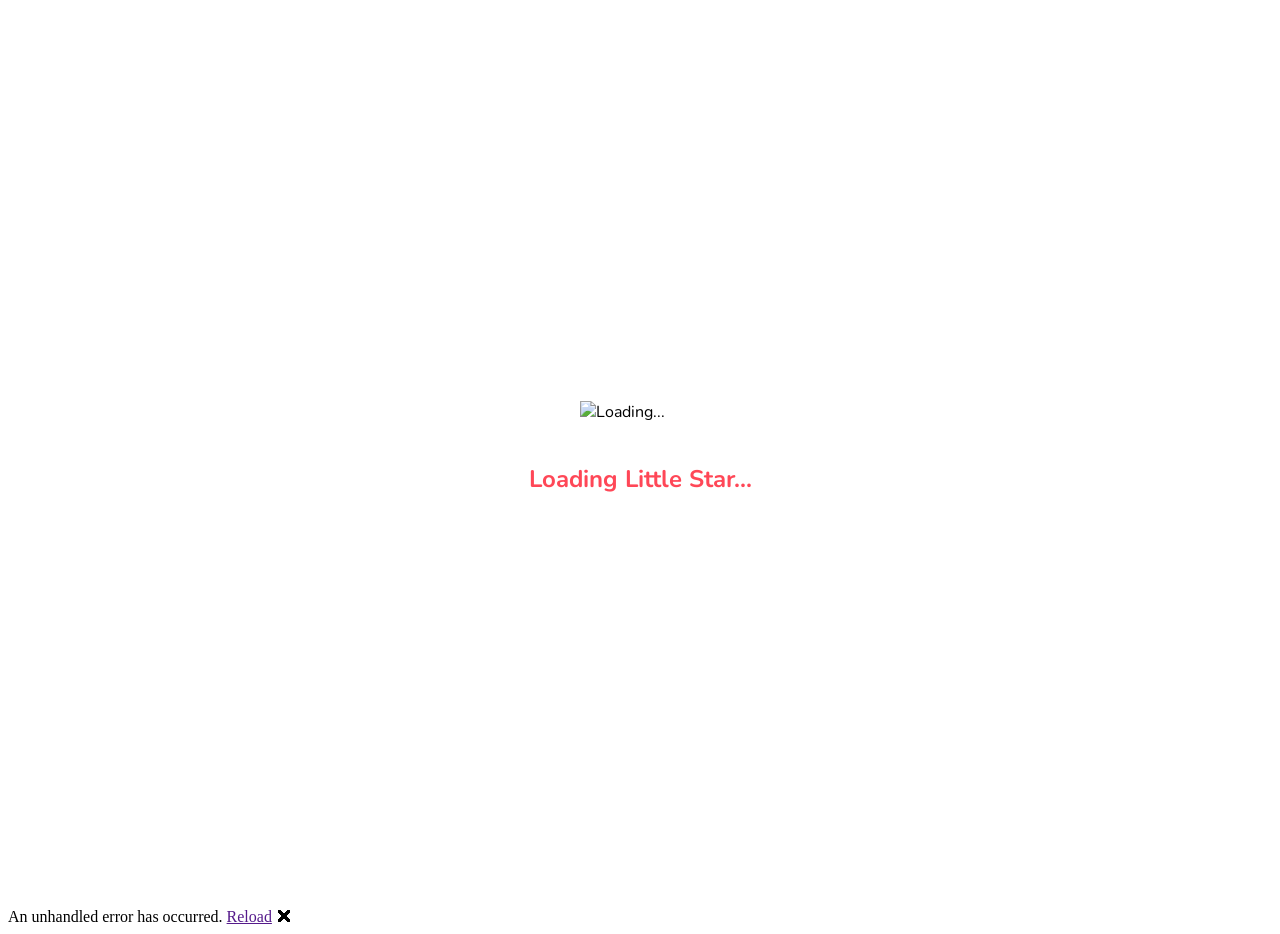
==== commit 5df1821b: "Deploying to gh-pages from @ retullakhani-maker/little-star-nursery-dynamic@33dab7bff074a8811519d585" ====
--- a/index.html
+++ b/index.html
@@ -2,995 +2,45 @@
 <html lang="en">
 
 <head>
-    <meta charset="UTF-8">
-    <meta name="viewport" content="width=device-width, initial-scale=1.0">
-    <title>Little Star Nursery | Premium Preschool & Learning Center</title>
-    <meta name="description"
-        content="Little Star Nursery - A vibrant, safe, and engaging preschool for your little stars to shine. Surat's best nursery offering English & Gujarati medium education.">
-
-    <!-- Google Fonts: Fredoka One + Nunito -->
-    <link rel="preconnect" href="https://fonts.googleapis.com">
-    <link rel="preconnect" href="https://fonts.gstatic.com" crossorigin>
-    <link href="https://fonts.googleapis.com/css2?family=Fredoka+One&family=Nunito:wght@400;600;700;800;900&display=swap"
-        rel="stylesheet">
-
-    <!-- Font Awesome -->
-    <link rel="stylesheet" href="https://cdnjs.cloudflare.com/ajax/libs/font-awesome/6.4.0/css/all.min.css">
-
-    <!-- Swiper CSS -->
+    <meta charset="utf-8" />
+    <meta name="viewport" content="width=device-width, initial-scale=1.0" />
+    <title>Little Star Nursery | Premium Preschool & Learning Center – Surat</title>
+    <base href="/little-star-nursery-dynamic/" />
+    <link rel="preconnect" href="https://fonts.googleapis.com" />
+    <link rel="preconnect" href="https://fonts.gstatic.com" crossorigin />
+    <link href="https://fonts.googleapis.com/css2?family=Fredoka:wght@400;500;600;700&family=Nunito:wght@400;500;600;700;800;900&family=Inter:wght@400;500;600&display=swap" rel="stylesheet" />
+    <link rel="stylesheet" href="https://cdnjs.cloudflare.com/ajax/libs/font-awesome/6.4.0/css/all.min.css" />
     <link rel="stylesheet" href="https://cdn.jsdelivr.net/npm/swiper@11/swiper-bundle.min.css" />
-
-    <!-- Custom CSS -->
-    <link rel="stylesheet" href="style.css">
+    <link rel="stylesheet" href="css/style.css" />
+    <link rel="stylesheet" href="LittleStarBlazor.styles.css" />
+    <link rel="icon" type="image/png" href="favicon.png" />
+    <style>
+        @keyframes pulse {
+            0% { transform: scale(0.95); opacity: 0.8; }
+            50% { transform: scale(1); opacity: 1; }
+            100% { transform: scale(0.95); opacity: 0.8; }
+        }
+    </style>
 </head>
 
 <body>
-
-    <!-- Mobile Nav Overlay -->
-    <div class="mobile-nav-overlay" id="mobile-nav-overlay"></div>
-
-    <!-- ===== HEADER ===== -->
-    <header class="header" id="header">
-        <div class="container navbar">
-            <div class="logo">
-                <img src="assets/images/logo.png" alt="Little Star Nursery Logo" id="nav-logo">
-            </div>
-            <nav class="nav-links" id="nav-links">
-                <a href="#home">Home</a>
-                <a href="#about">About Us</a>
-                <a href="#programs">Programs</a>
-                <a href="#gallery">Gallery</a>
-                <a href="#branches">Branches</a>
-                <a href="#contact">Contact Us</a>
-            </nav>
-            <div class="header-contact">
-                <a href="tel:+919099520954" class="phone-link">
-                    <i class="fas fa-phone-alt"></i> +91 90995 20954
-                </a>
-                <a href="#contact" class="btn btn-enroll">
-                    <i class="fas fa-star"></i> Enroll Now
-                </a>
-            </div>
-            <div class="mobile-toggle" id="mobile-toggle">
-                <i class="fas fa-bars"></i>
-            </div>
+    <div id="app">
+        <div style="display:flex; justify-content:center; align-items:center; height:100vh; flex-direction:column; gap:20px; font-family:'Nunito', sans-serif;">
+            <img src="assets/images/logo.png" alt="Loading..." style="width:120px; animation: pulse 1.5s infinite;" />
+            <h2 style="color:#FF4757;">Loading Little Star...</h2>
         </div>
-    </header>
-
-    <!-- ===== 1. HERO SECTION ===== -->
-    <section class="hero" id="home">
-        <!-- Animated background circles -->
-        <div class="hero-circle hc-1"></div>
-        <div class="hero-circle hc-2"></div>
-        <div class="hero-circle hc-3"></div>
-        <div class="hero-circle hc-4"></div>
-
-        <div class="container hero-container">
-            <div class="hero-content">
-                <div class="hero-badge-top">
-                    <i class="fas fa-star"></i> Welcome to Little Star Nursery
-                </div>
-                <h1 class="hero-title">
-                    Where Every Child<br>
-                    <span class="ht-green">Shines</span>
-                    <span class="ht-yellow">Bright</span>
-                    <span class="ht-star">⭐</span>
-                </h1>
-                <p class="hero-subtitle">
-                    Premium preschool experience designed for curiosity, growth, and endless smiles.
-                    Join our vibrant community of little learners!
-                </p>
-                <div class="hero-btns">
-                    <a href="#contact" class="btn btn-hero-primary">
-                        <i class="fas fa-graduation-cap"></i> Enroll Now
-                    </a>
-                    <a href="#about" class="btn btn-hero-outline">
-                        <i class="fas fa-play-circle"></i> Explore More
-                    </a>
-                </div>
-                <div class="hero-stats-row">
-                    <div class="hsr-item">
-                        <span class="hsr-num">500+</span>
-                        <span class="hsr-label">Happy Kids</span>
-                    </div>
-                    <div class="hsr-divider"></div>
-                    <div class="hsr-item">
-                        <span class="hsr-num">20+</span>
-                        <span class="hsr-label">Educators</span>
-                    </div>
-                    <div class="hsr-divider"></div>
-                    <div class="hsr-item">
-                        <span class="hsr-num">6</span>
-                        <span class="hsr-label">Branches</span>
-                    </div>
-                </div>
-            </div>
-
-            <div class="hero-visual">
-                <div class="hero-img-wrap">
-                    <img src="assets/images/nursery_hero_vibrant.png" alt="Kids learning at Little Star Nursery"
-                        class="hero-main-img">
-                    <!-- Floating badges -->
-                    <div class="hv-badge hv-badge-1">
-                        <i class="fas fa-star"></i>
-                        <div>
-                            <strong>Top Rated</strong>
-                            <span>in Surat</span>
-                        </div>
-                    </div>
-                    <div class="hv-badge hv-badge-2">
-                        <i class="fas fa-shield-alt"></i>
-                        <div>
-                            <strong>100% Safe</strong>
-                            <span>Environment</span>
-                        </div>
-                    </div>
-                </div>
-                <!-- Floating decorative images -->
-                <div class="hero-float-img hfi-rocket">
-                    <img src="assets/images/pencil_rocket.png" alt="">
-                </div>
-                <div class="hero-float-img hfi-decor">
-                    <img src="assets/images/nursery_decor.png" alt="">
-                </div>
-            </div>
-        </div>
-
-        <!-- Rainbow wave bottom -->
-        <div class="hero-wave">
-            <svg viewBox="0 0 1440 110" fill="none" xmlns="http://www.w3.org/2000/svg" preserveAspectRatio="none">
-                <path d="M0 60C240 110 480 20 720 60C960 100 1200 20 1440 60V110H0V60Z" fill="#fff9f0" />
-            </svg>
-        </div>
-    </section>
-
-    <!-- ===== 2. STATS BAR ===== -->
-    <section class="stats-bar">
-        <div class="container stats-grid">
-            <div class="stat-item">
-                <div class="stat-icon-wrap" style="background:#FEF3C7;color:#D97706;">
-                    <i class="fas fa-child"></i>
-                </div>
-                <div>
-                    <div class="stat-num" data-target="500" data-suffix="+">0+</div>
-                    <div class="stat-label">Happy Students</div>
-                </div>
-            </div>
-            <div class="stat-item">
-                <div class="stat-icon-wrap" style="background:#DCFCE7;color:#16A34A;">
-                    <i class="fas fa-chalkboard-teacher"></i>
-                </div>
-                <div>
-                    <div class="stat-num" data-target="20" data-suffix="+">0+</div>
-                    <div class="stat-label">Qualified Teachers</div>
-                </div>
-            </div>
-            <div class="stat-item">
-                <div class="stat-icon-wrap" style="background:#EDE9FE;color:#7C3AED;">
-                    <i class="fas fa-school"></i>
-                </div>
-                <div>
-                    <div class="stat-num" data-target="6" data-suffix="">0</div>
-                    <div class="stat-label">Branches in Surat</div>
-                </div>
-            </div>
-            <div class="stat-item">
-                <div class="stat-icon-wrap" style="background:#FEE2E2;color:#DC2626;">
-                    <i class="fas fa-award"></i>
-                </div>
-                <div>
-                    <div class="stat-num" data-target="15" data-suffix="+">0+</div>
-                    <div class="stat-label">Years of Excellence</div>
-                </div>
-            </div>
-        </div>
-    </section>
-
-    <main>
-
-        <!-- ===== 3. BILINGUAL BANNER ===== -->
-        <section class="bilingual-section">
-            <div class="bilingual-stripe-bar">
-                <div class="bsb-green"></div>
-                <div class="bsb-red"></div>
-                <div class="bsb-yellow"></div>
-                <div class="bsb-blue"></div>
-            </div>
-            <div class="container bilingual-inner">
-                <div class="bi-decor bi-decor-left">
-                    <img src="assets/images/pencil_rocket.png" alt="Pencil Rocket" class="float-anim">
-                </div>
-                <div class="bilingual-main">
-                    <div class="bilingual-banner-img">
-                        <img src="assets/images/littlestar.jpg" alt="Little Star Nursery">
-                    </div>
-                    <div class="bilingual-text-box">
-                        <h2>Learning Without Boundaries</h2>
-                        <p>We offer education in both</p>
-                        <div class="lang-pills">
-                            <span class="lang-pill guj-pill">ગુજરાતી માધ્યમ</span>
-                            <span class="lang-amp">&amp;</span>
-                            <span class="lang-pill eng-pill">English Medium</span>
-                        </div>
-                    </div>
-                </div>
-                <div class="bi-decor bi-decor-right">
-                    <img src="assets/images/jumping_boy_book.png" alt="Boy with Book" class="float-anim float-delay">
-                </div>
-            </div>
-        </section>
-
-        <!-- ===== 4. WHO WE ARE / ABOUT ===== -->
-        <section class="section about-section" id="about">
-            <div class="about-dot-pattern"></div>
-            <div class="container">
-                <div class="about-wrapper">
-                    <!-- Image Side -->
-                    <div class="about-img-side" data-animate="fade-left">
-                        <div class="about-blob-wrap">
-                            <img src="assets/images/nursery_hero_vibrant.png" alt="Little Star Learning Environment"
-                                class="about-blob-img">
-                        </div>
-                        <div class="about-float-card afc-1">
-                            <div class="afc-icon" style="background:#DCFCE7;color:#16A34A;">
-                                <i class="fas fa-star"></i>
-                            </div>
-                            <div>
-                                <strong>15+ Years</strong>
-                                <span>of Excellence</span>
-                            </div>
-                        </div>
-                        <div class="about-float-card afc-2">
-                            <div class="afc-icon" style="background:#FEE2E2;color:#EF4444;">
-                                <i class="fas fa-heart"></i>
-                            </div>
-                            <div>
-                                <strong>500+ Kids</strong>
-                                <span>Enrolled</span>
-                            </div>
-                        </div>
-                        <div class="about-decor-image">
-                            <img src="assets/images/nursery_decor.png" alt="">
-                        </div>
-                    </div>
-
-                    <!-- Content Side -->
-                    <div class="about-content-side" data-animate="fade-right">
-                        <span class="sec-badge badge-red">
-                            <i class="fas fa-heart"></i> Who We Are
-                        </span>
-                        <h2 class="sec-heading">
-                            Kindergarten & Childhood is<br>
-                            <span class="sh-accent">Our Passion!</span>
-                        </h2>
-                        <div class="sh-underline"></div>
-                        <p class="about-text">At Little Star Nursery, we try to provide an environment which helps a
-                            child to effectively learn while making learning a matter of sheer joy. We provide
-                            personalized treatment as every child is different in their own way.</p>
-                        <p class="about-text">Our academic program focuses on <strong>activity-based pragmatic
-                                learning</strong>. The curriculum is designed keeping a balance between playing &
-                            learning while providing holistic development.</p>
-                        <p class="about-tagline">
-                            <i class="fas fa-star" style="color:#FBBF24;"></i>
-                            Enter into the world of Little Star Nursery to start a cheerful journey!
-                        </p>
-                        <div class="feature-bubbles-grid">
-                            <div class="fb-item fbi-red">
-                                <div class="fbi-icon"><i class="fas fa-home"></i></div>
-                                <span>Homelike Environment</span>
-                            </div>
-                            <div class="fb-item fbi-blue">
-                                <div class="fbi-icon"><i class="fas fa-user-graduate"></i></div>
-                                <span>Quality Educators</span>
-                            </div>
-                            <div class="fb-item fbi-green">
-                                <div class="fbi-icon"><i class="fas fa-shield-alt"></i></div>
-                                <span>Safety & Security</span>
-                            </div>
-                            <div class="fb-item fbi-yellow">
-                                <div class="fbi-icon"><i class="fas fa-laugh-beam"></i></div>
-                                <span>Learn with Fun</span>
-                            </div>
-                        </div>
-                    </div>
-                </div>
-            </div>
-        </section>
-
-        <!-- ===== 5. PROGRAMS ===== -->
-        <section class="section programs-section" id="programs">
-            <div class="programs-wave-top">
-                <svg viewBox="0 0 1440 80" fill="none" xmlns="http://www.w3.org/2000/svg" preserveAspectRatio="none">
-                    <path d="M0 40C360 80 720 0 1080 40C1260 60 1350 20 1440 40V0H0V40Z" fill="white" />
-                </svg>
-            </div>
-            <div class="container">
-                <div class="section-header text-center">
-                    <span class="sec-badge badge-green">
-                        <i class="fas fa-book-open"></i> Classes
-                    </span>
-                    <h2 class="sec-heading">Our Programs at a Glance</h2>
-                    <p class="sec-lead">Our programs are designed to help children acquire social skills and become
-                        future-ready citizens — covering socio-emotional, creative, language, physical, and cognitive
-                        development.</p>
-                </div>
-                <div class="programs-grid">
-                    <!-- Play Group -->
-                    <div class="prog-card" data-animate="zoom-in">
-                        <div class="prog-ribbon ribbon-pink">Under 3 Yrs</div>
-                        <div class="prog-img-wrap">
-                            <img src="assets/images/class-1.jpg" alt="Play Group">
-                            <div class="prog-img-overlay"></div>
-                        </div>
-                        <div class="prog-body prog-body-pink">
-                            <div class="prog-icon pi-pink"><i class="fas fa-baby"></i></div>
-                            <h3>Play Group</h3>
-                            <p>A conducive environment for your child to learn, play, and grow with happy peers</p>
-                            <div class="prog-meta">
-                                <span class="pm-item"><i class="fas fa-birthday-cake"></i> Under 3 Years</span>
-                                <span class="pm-item"><i class="fas fa-clock"></i> 2.5 Hrs/Day</span>
-                            </div>
-                            <a href="#contact" class="prog-btn pbtn-pink">Enroll Now <i
-                                    class="fas fa-arrow-right"></i></a>
-                        </div>
-                    </div>
-
-                    <!-- Nursery -->
-                    <div class="prog-card" data-animate="zoom-in" style="animation-delay:0.1s">
-                        <div class="prog-ribbon ribbon-blue">3–4 Years</div>
-                        <div class="prog-img-wrap">
-                            <img src="assets/images/class-2.jpg" alt="Nursery">
-                            <div class="prog-img-overlay"></div>
-                        </div>
-                        <div class="prog-body prog-body-blue">
-                            <div class="prog-icon pi-blue"><i class="fas fa-seedling"></i></div>
-                            <h3>Nursery</h3>
-                            <p>Enhance your child's motor and social skills with a well-planned curriculum and fun
-                                activities</p>
-                            <div class="prog-meta">
-                                <span class="pm-item"><i class="fas fa-birthday-cake"></i> 3–4 Years</span>
-                                <span class="pm-item"><i class="fas fa-clock"></i> 3 Hrs/Day</span>
-                            </div>
-                            <a href="#contact" class="prog-btn pbtn-blue">Enroll Now <i
-                                    class="fas fa-arrow-right"></i></a>
-                        </div>
-                    </div>
-
-                    <!-- Jr. KG -->
-                    <div class="prog-card" data-animate="zoom-in" style="animation-delay:0.2s">
-                        <div class="prog-ribbon ribbon-yellow">4–5 Years</div>
-                        <div class="prog-img-wrap">
-                            <img src="assets/images/class-3.jpg" alt="JR.KG">
-                            <div class="prog-img-overlay"></div>
-                        </div>
-                        <div class="prog-body prog-body-yellow">
-                            <div class="prog-icon pi-yellow"><i class="fas fa-paint-brush"></i></div>
-                            <h3>Jr. KG</h3>
-                            <p>Let your child transition smoothly from infancy towards happy preschool years</p>
-                            <div class="prog-meta">
-                                <span class="pm-item"><i class="fas fa-birthday-cake"></i> 4–5 Years</span>
-                                <span class="pm-item"><i class="fas fa-clock"></i> 4 Hrs/Day</span>
-                            </div>
-                            <a href="#contact" class="prog-btn pbtn-yellow">Enroll Now <i
-                                    class="fas fa-arrow-right"></i></a>
-                        </div>
-                    </div>
-
-                    <!-- Sr. KG -->
-                    <div class="prog-card" data-animate="zoom-in" style="animation-delay:0.3s">
-                        <div class="prog-ribbon ribbon-green">5–6 Years</div>
-                        <div class="prog-img-wrap">
-                            <img src="assets/images/class-4.jpg" alt="SR.KG">
-                            <div class="prog-img-overlay"></div>
-                        </div>
-                        <div class="prog-body prog-body-green">
-                            <div class="prog-icon pi-green"><i class="fas fa-star"></i></div>
-                            <h3>Sr. KG</h3>
-                            <p>A place where creativity thrives. Let your child grow holistically with a well-rounded
-                                curriculum</p>
-                            <div class="prog-meta">
-                                <span class="pm-item"><i class="fas fa-birthday-cake"></i> 5–6 Years</span>
-                                <span class="pm-item"><i class="fas fa-clock"></i> 4 Hrs/Day</span>
-                            </div>
-                            <a href="#contact" class="prog-btn pbtn-green">Enroll Now <i
-                                    class="fas fa-arrow-right"></i></a>
-                        </div>
-                    </div>
-                </div>
-            </div>
-        </section>
-
-        <!-- ===== 6. EARLY EDUCATION SIGNIFICANCE ===== -->
-        <section class="section early-edu-section">
-            <div class="container">
-                <div class="early-edu-wrapper">
-                    <div class="early-edu-visual" data-animate="fade-left">
-                        <img src="assets/images/educator_illustration.png" alt="Early Childhood Education"
-                            class="edu-main-img">
-                        <div class="edu-birds-decor">
-                            <img src="assets/images/playful_birds.png" alt="">
-                        </div>
-                    </div>
-                    <div class="early-edu-content" data-animate="fade-right">
-                        <span class="sec-badge badge-blue">
-                            <i class="fas fa-lightbulb"></i> Why It Matters
-                        </span>
-                        <h2 class="sec-heading">Significance of Early Childhood Education</h2>
-                        <p class="early-lead">The first <strong>six years</strong> of a child's life are the most
-                            important period for developing physically, emotionally, cognitively, socially and morally.
-                        </p>
-
-                        <div class="milestones-list">
-                            <div class="milestone-item mi-blue">
-                                <div class="mi-icon"><i class="fas fa-lightbulb"></i></div>
-                                <div class="mi-text">
-                                    <h4>Cognitive Milestones</h4>
-                                    <p>Ability to think, learn, solve problems, and develop memory and decision-making
-                                        abilities.</p>
-                                </div>
-                            </div>
-                            <div class="milestone-item mi-orange">
-                                <div class="mi-icon"><i class="fas fa-running"></i></div>
-                                <div class="mi-text">
-                                    <h4>Physical Milestones</h4>
-                                    <p>Development of motor skills like crawling, walking, running, and fine motor
-                                        coordination.</p>
-                                </div>
-                            </div>
-                            <div class="milestone-item mi-pink">
-                                <div class="mi-icon"><i class="fas fa-heart"></i></div>
-                                <div class="mi-text">
-                                    <h4>Social & Emotional Milestones</h4>
-                                    <p>How children interact with others, express emotions, and develop empathy and
-                                        relationships.</p>
-                                </div>
-                            </div>
-                            <div class="milestone-item mi-purple">
-                                <div class="mi-icon"><i class="fas fa-comments"></i></div>
-                                <div class="mi-text">
-                                    <h4>Language Milestones</h4>
-                                    <p>Development of speech, vocabulary, and communication skills in understanding and
-                                        expression.</p>
-                                </div>
-                            </div>
-                        </div>
-                    </div>
-                </div>
-            </div>
-        </section>
-
-        <!-- ===== 7. SAFETY SECTION ===== -->
-        <section class="section safety-section" id="safety">
-            <div class="container">
-                <div class="section-header text-center">
-                    <span class="sec-badge badge-red">
-                        <i class="fas fa-shield-alt"></i> Safety First
-                    </span>
-                    <h2 class="sec-heading">Your Child is in <span class="sh-green">Safe Hands</span></h2>
-                    <p class="sec-lead">Every measure is in place so parents can have complete peace of mind while
-                        their children learn and grow.</p>
-                </div>
-                <div class="safety-grid">
-                    <div class="safety-card scard-green" data-animate="zoom-in">
-                        <div class="sc-icon-ring"><i class="fas fa-video"></i></div>
-                        <h4>CCTV Surveillance</h4>
-                        <p>24/7 camera monitoring throughout all premises for complete visibility</p>
-                    </div>
-                    <div class="safety-card scard-red" data-animate="zoom-in" style="animation-delay:0.1s">
-                        <div class="sc-icon-ring"><i class="fas fa-shield-alt"></i></div>
-                        <h4>Safe Compliance</h4>
-                        <p>Fully compliant with all child safety standards and regulations</p>
-                    </div>
-                    <div class="safety-card scard-blue" data-animate="zoom-in" style="animation-delay:0.2s">
-                        <div class="sc-icon-ring"><i class="fas fa-user-tie"></i></div>
-                        <h4>Trained Staff</h4>
-                        <p>All educators are professionally trained in child care and development</p>
-                    </div>
-                    <div class="safety-card scard-yellow" data-animate="zoom-in" style="animation-delay:0.3s">
-                        <div class="sc-icon-ring"><i class="fas fa-search"></i></div>
-                        <h4>Background Checked</h4>
-                        <p>All staff undergo thorough background verification before hiring</p>
-                    </div>
-                    <div class="safety-card scard-purple" data-animate="zoom-in" style="animation-delay:0.4s">
-                        <div class="sc-icon-ring"><i class="fas fa-broom"></i></div>
-                        <h4>Safe & Clean Spaces</h4>
-                        <p>Sanitized classrooms and play areas maintained every single day</p>
-                    </div>
-                </div>
-            </div>
-        </section>
-
-        <!-- ===== 8. GALLERY ===== -->
-        <section class="section gallery-section" id="gallery">
-            <div class="container">
-                <div class="section-header text-center">
-                    <span class="sec-badge badge-yellow">
-                        <i class="fas fa-images"></i> Gallery
-                    </span>
-                    <h2 class="sec-heading">Activities for Early-Year Learners</h2>
-                    <p class="sec-lead">Peek into the joyful world of Little Star — where learning meets laughter every
-                        single day.</p>
-                </div>
-                <div class="gallery-mosaic">
-                    <div class="gm-item gm-large">
-                        <img src="assets/images/nursery_gallery_activity.png" alt="Art & Craft Activity">
-                        <div class="gm-overlay">
-                            <div class="gmo-content">
-                                <i class="fas fa-palette"></i>
-                                <h4>Art & Craft Activities</h4>
-                                <p>Creative expression through colors</p>
-                            </div>
-                        </div>
-                    </div>
-                    <div class="gm-item">
-                        <img src="assets/images/nursery_gallery_playground.png" alt="Outdoor Playground">
-                        <div class="gm-overlay">
-                            <div class="gmo-content">
-                                <i class="fas fa-tree"></i>
-                                <h4>Outdoor Playground</h4>
-                                <p>Fun-filled physical activities</p>
-                            </div>
-                        </div>
-                    </div>
-                    <div class="gm-item">
-                        <img src="assets/images/nursery_hero_vibrant.png" alt="Classroom Learning">
-                        <div class="gm-overlay">
-                            <div class="gmo-content">
-                                <i class="fas fa-cubes"></i>
-                                <h4>Classroom Learning</h4>
-                                <p>Play-based structured learning</p>
-                            </div>
-                        </div>
-                    </div>
-                    <div class="gm-item">
-                        <img src="assets/images/class-1.jpg" alt="With Our Teachers">
-                        <div class="gm-overlay">
-                            <div class="gmo-content">
-                                <i class="fas fa-chalkboard-teacher"></i>
-                                <h4>With Our Teachers</h4>
-                                <p>Caring and dedicated educators</p>
-                            </div>
-                        </div>
-                    </div>
-                    <div class="gm-item gm-large">
-                        <img src="assets/images/class-2.jpg" alt="Our Little Stars">
-                        <div class="gm-overlay">
-                            <div class="gmo-content">
-                                <i class="fas fa-users"></i>
-                                <h4>Our Little Stars</h4>
-                                <p>Growing together every day</p>
-                            </div>
-                        </div>
-                    </div>
-                </div>
-            </div>
-        </section>
-
-        <!-- ===== 9. TESTIMONIALS ===== -->
-        <section class="section testimonials-section" id="testimonials">
-            <div class="testimonials-bg-decor">
-                <img src="assets/images/playful_birds.png" alt="" class="tb-birds-left">
-                <img src="assets/images/nursery_decor.png" alt="" class="tb-decor-right">
-            </div>
-            <div class="container">
-                <div class="section-header text-center">
-                    <span class="sec-badge badge-purple">
-                        <i class="fas fa-heart"></i> Testimonials
-                    </span>
-                    <h2 class="sec-heading">What Parents Say About Us</h2>
-                    <p class="sec-lead">Hear from the families who trust us with their most precious little ones.</p>
-                </div>
-                <div class="swiper testimonial-swiper">
-                    <div class="swiper-wrapper">
-                        <div class="swiper-slide">
-                            <div class="testi-card tc-coral">
-                                <div class="tc-stars">★★★★★</div>
-                                <div class="tc-quote-icon"><i class="fas fa-quote-left"></i></div>
-                                <p class="tc-text">"Little Star Nursery has been a second home for my daughter. The
-                                    teachers are so caring and the environment is just perfect for learning through
-                                    play!"</p>
-                                <div class="tc-author-row">
-                                    <div class="tc-avatar" style="background:linear-gradient(135deg,#FF6B6B,#ee5a24);">AP
-                                    </div>
-                                    <div>
-                                        <strong>Anita Patel</strong>
-                                        <span>Mother of Diya Patel</span>
-                                    </div>
-                                </div>
-                            </div>
-                        </div>
-                        <div class="swiper-slide">
-                            <div class="testi-card tc-green">
-                                <div class="tc-stars">★★★★★</div>
-                                <div class="tc-quote-icon"><i class="fas fa-quote-left"></i></div>
-                                <p class="tc-text">"I am amazed by the progress my son has made in his motor skills
-                                    and social behavior. The bilingual education is a huge plus for us!"</p>
-                                <div class="tc-author-row">
-                                    <div class="tc-avatar" style="background:linear-gradient(135deg,#22C55E,#16A34A);">RS
-                                    </div>
-                                    <div>
-                                        <strong>Rajesh Shah</strong>
-                                        <span>Father of Kabir Shah</span>
-                                    </div>
-                                </div>
-                            </div>
-                        </div>
-                        <div class="swiper-slide">
-                            <div class="testi-card tc-blue">
-                                <div class="tc-stars">★★★★★</div>
-                                <div class="tc-quote-icon"><i class="fas fa-quote-left"></i></div>
-                                <p class="tc-text">"Safety was my biggest concern, but after seeing the CCTV setup and
-                                    the trained staff, I feel completely at ease leaving my child here every day."</p>
-                                <div class="tc-author-row">
-                                    <div class="tc-avatar" style="background:linear-gradient(135deg,#3B82F6,#2563EB);">SD
-                                    </div>
-                                    <div>
-                                        <strong>Sneha Desai</strong>
-                                        <span>Mother of Aryan Desai</span>
-                                    </div>
-                                </div>
-                            </div>
-                        </div>
-                        <div class="swiper-slide">
-                            <div class="testi-card tc-purple">
-                                <div class="tc-stars">★★★★★</div>
-                                <div class="tc-quote-icon"><i class="fas fa-quote-left"></i></div>
-                                <p class="tc-text">"The structured curriculum and focus on creative play have truly
-                                    helped our child bloom. Little Star is simply the best nursery in Surat!"</p>
-                                <div class="tc-author-row">
-                                    <div class="tc-avatar"
-                                        style="background:linear-gradient(135deg,#A855F7,#7C3AED);">MK</div>
-                                    <div>
-                                        <strong>Meera Kapadia</strong>
-                                        <span>Mother of Reyansh</span>
-                                    </div>
-                                </div>
-                            </div>
-                        </div>
-                    </div>
-                    <div class="swiper-pagination"></div>
-                    <div class="swiper-button-next"></div>
-                    <div class="swiper-button-prev"></div>
-                </div>
-            </div>
-        </section>
-
-        <!-- ===== 10. BLOG ===== -->
-        <section class="section blog-section" id="blog">
-            <div class="container">
-                <div class="section-header text-center">
-                    <span class="sec-badge badge-orange">
-                        <i class="fas fa-newspaper"></i> Blog
-                    </span>
-                    <h2 class="sec-heading">Latest from Our Blog</h2>
-                </div>
-                <div class="blog-grid">
-                    <div class="blog-card" data-animate="fade-up">
-                        <div class="blog-img-wrap">
-                            <img src="assets/images/blog-1.jpg" alt="Childhood Development">
-                            <div class="blog-category-tag">Education</div>
-                        </div>
-                        <div class="blog-body">
-                            <span class="blog-date"><i class="fas fa-calendar-alt"></i> March 10, 2026</span>
-                            <h4>Importance of Play in Early Learning</h4>
-                            <p>Discover why play is essential for your child's cognitive and social growth and
-                                development...</p>
-                            <a href="#" class="blog-cta">Read More <i class="fas fa-arrow-right"></i></a>
-                        </div>
-                    </div>
-                    <div class="blog-card" data-animate="fade-up" style="animation-delay:0.15s">
-                        <div class="blog-img-wrap">
-                            <img src="assets/images/blog-3.jpg" alt="Parenting Tips">
-                            <div class="blog-category-tag tag-green">Parenting</div>
-                        </div>
-                        <div class="blog-body">
-                            <span class="blog-date"><i class="fas fa-calendar-alt"></i> March 05, 2026</span>
-                            <h4>Preparing Your Child for Preschool</h4>
-                            <p>Transitioning to nursery can be easy with these simple and effective tips for parents...
-                            </p>
-                            <a href="#" class="blog-cta">Read More <i class="fas fa-arrow-right"></i></a>
-                        </div>
-                    </div>
-                </div>
-            </div>
-        </section>
-
-        <!-- ===== 11. BRANCHES ===== -->
-        <section class="section branches-section" id="branches">
-            <div class="container">
-                <div class="section-header text-center">
-                    <span class="sec-badge badge-green">
-                        <i class="fas fa-map-marker-alt"></i> Locations
-                    </span>
-                    <h2 class="sec-heading">Find Us Near You</h2>
-                    <p class="sec-lead">Little Star Nursery has <strong>6 branches across Surat</strong> — a learning
-                        center close to your home.</p>
-                </div>
-                <div class="branches-grid">
-                    <div class="branch-card bcard-1">
-                        <div class="bcard-top">
-                            <div class="bcard-pin"><i class="fas fa-map-marker-alt"></i></div>
-                            <div class="bcard-title-area">
-                                <h3>Hirabaugh</h3>
-                                <span class="bcard-main-badge">Main Branch</span>
-                            </div>
-                        </div>
-                        <div class="bcard-info">
-                            <p><i class="fas fa-location-dot"></i> 12/A, Shriramnagar Society, Near Hirabaugh Circle
-                            </p>
-                            <p><i class="fas fa-phone"></i> +91 90995 20954</p>
-                        </div>
-                        <div class="bcard-actions">
-                            <a href="tel:+919099520954" class="bca-call"><i class="fas fa-phone"></i> Call</a>
-                            <a href="https://goo.gl/maps/example" class="bca-map" target="_blank"><i
-                                    class="fas fa-directions"></i> Map</a>
-                        </div>
-                    </div>
-                    <div class="branch-card bcard-2">
-                        <div class="bcard-top">
-                            <div class="bcard-pin"><i class="fas fa-map-marker-alt"></i></div>
-                            <div class="bcard-title-area">
-                                <h3>Nana Varachha</h3>
-                            </div>
-                        </div>
-                        <div class="bcard-info">
-                            <p><i class="fas fa-location-dot"></i> 110, Krushnakunj Society, Near Aashadeep School-1
-                            </p>
-                            <p><i class="fas fa-phone"></i> +91 95376 91700</p>
-                        </div>
-                        <div class="bcard-actions">
-                            <a href="tel:+919537691700" class="bca-call"><i class="fas fa-phone"></i> Call</a>
-                            <a href="https://goo.gl/maps/example" class="bca-map" target="_blank"><i
-                                    class="fas fa-directions"></i> Map</a>
-                        </div>
-                    </div>
-                    <div class="branch-card bcard-3">
-                        <div class="bcard-top">
-                            <div class="bcard-pin"><i class="fas fa-map-marker-alt"></i></div>
-                            <div class="bcard-title-area">
-                                <h3>Sarthana</h3>
-                            </div>
-                        </div>
-                        <div class="bcard-info">
-                            <p><i class="fas fa-location-dot"></i> 14, Akashardham Society, Sarthana Jakkatnaka</p>
-                            <p><i class="fas fa-phone"></i> +91 90816 60090</p>
-                        </div>
-                        <div class="bcard-actions">
-                            <a href="tel:+919081660090" class="bca-call"><i class="fas fa-phone"></i> Call</a>
-                            <a href="https://goo.gl/maps/example" class="bca-map" target="_blank"><i
-                                    class="fas fa-directions"></i> Map</a>
-                        </div>
-                    </div>
-                    <div class="branch-card bcard-4">
-                        <div class="bcard-top">
-                            <div class="bcard-pin"><i class="fas fa-map-marker-alt"></i></div>
-                            <div class="bcard-title-area">
-                                <h3>Shyamdham Mandir</h3>
-                            </div>
-                        </div>
-                        <div class="bcard-info">
-                            <p><i class="fas fa-location-dot"></i> 1, RadheKrishna Society, Behind Shyamdham Mandir
-                            </p>
-                            <p><i class="fas fa-phone"></i> +91 97268 33009</p>
-                        </div>
-                        <div class="bcard-actions">
-                            <a href="tel:+919726833009" class="bca-call"><i class="fas fa-phone"></i> Call</a>
-                            <a href="https://goo.gl/maps/example" class="bca-map" target="_blank"><i
-                                    class="fas fa-directions"></i> Map</a>
-                        </div>
-                    </div>
-                    <div class="branch-card bcard-5">
-                        <div class="bcard-top">
-                            <div class="bcard-pin"><i class="fas fa-map-marker-alt"></i></div>
-                            <div class="bcard-title-area">
-                                <h3>Utran</h3>
-                            </div>
-                        </div>
-                        <div class="bcard-info">
-                            <p><i class="fas fa-location-dot"></i> 101, First Floor, Angel Square, VIP Circle</p>
-                            <p><i class="fas fa-phone"></i> +91 95867 17500</p>
-                        </div>
-                        <div class="bcard-actions">
-                            <a href="tel:+919586717500" class="bca-call"><i class="fas fa-phone"></i> Call</a>
-                            <a href="https://goo.gl/maps/example" class="bca-map" target="_blank"><i
-                                    class="fas fa-directions"></i> Map</a>
-                        </div>
-                    </div>
-                    <div class="branch-card bcard-6">
-                        <div class="bcard-top">
-                            <div class="bcard-pin"><i class="fas fa-map-marker-alt"></i></div>
-                            <div class="bcard-title-area">
-                                <h3>Mota Varachha</h3>
-                            </div>
-                        </div>
-                        <div class="bcard-info">
-                            <p><i class="fas fa-location-dot"></i> 1, Bhaktinandan Society, Mota Varachha</p>
-                            <p><i class="fas fa-phone"></i> +91 95861 18852</p>
-                        </div>
-                        <div class="bcard-actions">
-                            <a href="tel:+919586118852" class="bca-call"><i class="fas fa-phone"></i> Call</a>
-                            <a href="https://goo.gl/maps/example" class="bca-map" target="_blank"><i
-                                    class="fas fa-directions"></i> Map</a>
-                        </div>
-                    </div>
-                </div>
-            </div>
-        </section>
-
-        <!-- ===== 12. CONTACT ===== -->
-        <section class="section contact-section" id="contact">
-            <div class="contact-rocket-decor">
-                <img src="assets/images/pencil_rocket.png" alt="">
-            </div>
-            <div class="container">
-                <div class="section-header text-center">
-                    <span class="sec-badge badge-blue">
-                        <i class="fas fa-envelope"></i> Contact
-                    </span>
-                    <h2 class="sec-heading">Get In Touch With Us</h2>
-                    <p class="sec-lead">Ready to enroll your little star? We'd love to hear from you!</p>
-                </div>
-                <div class="contact-wrapper">
-                    <!-- Info side -->
-                    <div class="contact-info-side">
-                        <h3>Contact Information</h3>
-                        <div class="ci-list">
-                            <div class="ci-item" style="--ci-color:#22C55E;">
-                                <div class="ci-icon-wrap"><i class="fas fa-phone-alt"></i></div>
-                                <div>
-                                    <h4>Phone</h4>
-                                    <p>+91 90995 20954</p>
-                                </div>
-                            </div>
-                            <div class="ci-item" style="--ci-color:#3B82F6;">
-                                <div class="ci-icon-wrap"><i class="fas fa-envelope"></i></div>
-                                <div>
-                                    <h4>Email</h4>
-                                    <p>littlestar.eng7@gmail.com</p>
-                                </div>
-                            </div>
-                            <div class="ci-item" style="--ci-color:#EF4444;">
-                                <div class="ci-icon-wrap"><i class="fas fa-map-marker-alt"></i></div>
-                                <div>
-                                    <h4>Main Branch</h4>
-                                    <p>12/A, Shriramnagar Society, Near Hirabaugh Circle, Surat</p>
-                                </div>
-                            </div>
-                            <div class="ci-item" style="--ci-color:#25D366;">
-                                <div class="ci-icon-wrap"><i class="fab fa-whatsapp"></i></div>
-                                <div>
-                                    <h4>WhatsApp</h4>
-                                    <a href="https://wa.me/919099520954" target="_blank">Chat with us now</a>
-                                </div>
-                            </div>
-                        </div>
-                        <div class="contact-map-embed">
-                            <iframe
-                                src="https://www.google.com/maps/embed?pb=!1m18!1m12!1m3!1d14876.10323389!2d72.8800!3d21.2100!2m3!1f0!2f0!3f0!3m2!1i1024!2i768!4f13.1!3m3!1m2!1s0x0%3A0x0!2zMjHCsDEyJzM2LjAiTiA3MsKwNTInNDguMCJF!5e0!3m2!1sen!2sin!4v1625828238210!5m2!1sen!2sin"
-                                width="100%" height="230" style="border:0;" allowfullscreen="" loading="lazy"
-                                title="Little Star Nursery Location"></iframe>
-                        </div>
-                    </div>
-
-                    <!-- Form side -->
-                    <div class="contact-form-side">
-                        <h3>Send Us a Message</h3>
-                        <form id="contact-form" class="contact-form">
-                            <div class="form-row-2">
-                                <div class="form-group">
-                                    <label>Your Name <span>*</span></label>
-                                    <input type="text" placeholder="e.g. Anita Patel" required>
-                                </div>
-                                <div class="form-group">
-                                    <label>Phone Number</label>
-                                    <input type="tel" placeholder="+91 98765 43210">
-                                </div>
-                            </div>
-                            <div class="form-group">
-                                <label>Email Address <span>*</span></label>
-                                <input type="email" placeholder="your@email.com" required>
-                            </div>
-                            <div class="form-group">
-                                <label>Program of Interest</label>
-                                <select>
-                                    <option value="">Select a program...</option>
-                                    <option>Play Group (Under 3 Years)</option>
-                                    <option>Nursery (3–4 Years)</option>
-                                    <option>Jr. KG (4–5 Years)</option>
-                                    <option>Sr. KG (5–6 Years)</option>
-                                </select>
-                            </div>
-                            <div class="form-group">
-                                <label>Your Message <span>*</span></label>
-                                <textarea placeholder="Tell us about your child or ask any questions..." rows="5"
-                                    required></textarea>
-                            </div>
-                            <button type="submit" class="btn-submit-form">
-                                <i class="fas fa-paper-plane"></i> Send Message
-                            </button>
-                        </form>
-                    </div>
-                </div>
-            </div>
-        </section>
-
-    </main>
-
-    <!-- ===== FOOTER ===== -->
-    <footer class="footer">
-        <div class="footer-rainbow-bar">
-            <div></div><div></div><div></div><div></div><div></div>
-        </div>
-        <div class="footer-main">
-            <div class="container footer-grid">
-                <div class="footer-brand-col">
-                    <img src="assets/images/logo.png" alt="Little Star Nursery" class="footer-logo">
-                    <p>Nurturing hearts and minds since 2010. Join the best nursery for your child's growth and bright
-                        future.</p>
-                    <div class="footer-social-row">
-                        <a href="#" class="fsoc fsoc-fb" aria-label="Facebook"><i class="fab fa-facebook-f"></i></a>
-                        <a href="#" class="fsoc fsoc-ig" aria-label="Instagram"><i class="fab fa-instagram"></i></a>
-                        <a href="#" class="fsoc fsoc-yt" aria-label="YouTube"><i class="fab fa-youtube"></i></a>
-                        <a href="https://wa.me/919099520954" class="fsoc fsoc-wa" aria-label="WhatsApp"><i
-                                class="fab fa-whatsapp"></i></a>
-                    </div>
-                </div>
-                <div class="footer-col">
-                    <h4>Quick Links</h4>
-                    <ul class="footer-links-list">
-                        <li><a href="#home"><i class="fas fa-chevron-right"></i> Home</a></li>
-                        <li><a href="#about"><i class="fas fa-chevron-right"></i> About Us</a></li>
-                        <li><a href="#programs"><i class="fas fa-chevron-right"></i> Programs</a></li>
-                        <li><a href="#gallery"><i class="fas fa-chevron-right"></i> Gallery</a></li>
-                        <li><a href="#branches"><i class="fas fa-chevron-right"></i> Branches</a></li>
-                        <li><a href="#contact"><i class="fas fa-chevron-right"></i> Contact Us</a></li>
-                    </ul>
-                </div>
-                <div class="footer-col">
-                    <h4>Our Programs</h4>
-                    <ul class="footer-links-list">
-                        <li><a href="#programs"><i class="fas fa-chevron-right"></i> Play Group</a></li>
-                        <li><a href="#programs"><i class="fas fa-chevron-right"></i> Nursery</a></li>
-                        <li><a href="#programs"><i class="fas fa-chevron-right"></i> Jr. Kindergarten</a></li>
-                        <li><a href="#programs"><i class="fas fa-chevron-right"></i> Sr. Kindergarten</a></li>
-                        <li><a href="#programs"><i class="fas fa-chevron-right"></i> Activity Center</a></li>
-                    </ul>
-                </div>
-                <div class="footer-col">
-                    <h4>Contact Us</h4>
-                    <ul class="footer-contact-list">
-                        <li><i class="fas fa-phone-alt"></i> +91 90995 20954</li>
-                        <li><i class="fas fa-envelope"></i> littlestar.eng7@gmail.com</li>
-                        <li><i class="fas fa-map-marker-alt"></i> Surat, Gujarat, India</li>
-                    </ul>
-                    <a href="#contact" class="footer-enroll-cta">
-                        <i class="fas fa-graduation-cap"></i> Enroll Now
-                    </a>
-                </div>
-            </div>
-        </div>
-        <div class="footer-bottom">
-            <div class="container">
-                <p>&copy; 2026 Little Star Nursery. All rights reserved. |
-                    <a href="#">Privacy Policy</a> | <a href="#">Terms of Service</a>
-                </p>
-            </div>
-        </div>
-    </footer>
-
-    <!-- Floating Action Buttons -->
-    <div class="floating-actions">
-        <button class="fab-btn fab-top" id="scroll-top-btn" aria-label="Scroll to top">
-            <i class="fas fa-arrow-up"></i>
-        </button>
-        <a href="https://wa.me/919099520954" class="fab-btn fab-wa" target="_blank" aria-label="Chat on WhatsApp">
-            <i class="fab fa-whatsapp"></i>
-        </a>
     </div>
 
-    <!-- Swiper JS -->
+    <div id="blazor-error-ui">
+        An unhandled error has occurred.
+        <a href="" class="reload">Reload</a>
+        <a class="dismiss">🗙</a>
+    </div>
+
     <script src="https://cdn.jsdelivr.net/npm/swiper@11/swiper-bundle.min.js"></script>
-    <script src="script.js"></script>
+    <script src="https://unpkg.com/aos@2.3.1/dist/aos.js"></script>
+    <script src="js/script.js"></script>
+    <script src="_framework/blazor.webassembly.js"></script>
 </body>
 
 </html>
--- a/css/style.css
+++ b/css/style.css
@@ -0,0 +1,3265 @@
+/* ============================================
+   LITTLE STAR NURSERY – COMPLETE STYLESHEET
+   ============================================ */
+
+/* ---------- Variables ---------- */
+:root {
+  --peach: #ffe5d9;
+  --blue-light: #d6e6ff;
+  --mint: #e3f6f5;
+  --lavender: #f3e8ff;
+  --yellow: #fff6cc;
+  --white: #ffffff;
+  --gray-light: #f7f7f7;
+  --gray-bg: #fafafa;
+  --text: #333333;
+  --text-light: #666;
+  --text-muted: #999;
+  --primary: #ff8c42;
+  --primary-d: #e06b20;
+  --green: #22c55e;
+  --blue: #3b82f6;
+  --red: #ef4444;
+  --purple: #a855f7;
+  --yellow-d: #d97706;
+  --shadow-sm: 0 2px 12px rgba(0, 0, 0, 0.06);
+  --shadow-md: 0 8px 30px rgba(0, 0, 0, 0.1);
+  --shadow-lg: 0 20px 60px rgba(0, 0, 0, 0.14);
+  --r: 16px;
+  --r-sm: 12px;
+  --r-lg: 24px;
+  --r-pill: 100px;
+  --ease: cubic-bezier(0.4, 0, 0.2, 1);
+  --tr: 0.3s var(--ease);
+}
+
+/* ---------- Reset ---------- */
+*,
+*::before,
+*::after {
+  box-sizing: border-box;
+  margin: 0;
+  padding: 0;
+}
+
+html {
+  scroll-behavior: smooth;
+  font-size: 16px;
+}
+
+body {
+  font-family: "Inter", sans-serif;
+  color: var(--text);
+  background: var(--white);
+  line-height: 1.7;
+  overflow-x: hidden;
+}
+
+img {
+  max-width: 100%;
+  display: block;
+}
+
+a {
+  text-decoration: none;
+  color: inherit;
+}
+
+ul {
+  list-style: none;
+}
+
+button {
+  cursor: pointer;
+  font-family: inherit;
+  border: none;
+  background: none;
+}
+
+input,
+select,
+textarea {
+  font-family: inherit;
+}
+
+.container {
+  width: 100%;
+  max-width: 1200px;
+  margin: 0 auto;
+  padding: 0 24px;
+}
+
+.section {
+  padding: 96px 0;
+}
+
+.text-center {
+  text-align: center;
+}
+
+/* ---------- Headings ---------- */
+h1,
+h2,
+h3,
+h4,
+h5 {
+  font-family: "Fredoka", "Nunito", sans-serif;
+  font-weight: 600;
+  line-height: 1.2;
+}
+
+/* ---------- Buttons ---------- */
+.btn {
+  display: inline-flex;
+  align-items: center;
+  gap: 8px;
+  padding: 14px 28px;
+  border-radius: var(--r-pill);
+  font-family: "Nunito", sans-serif;
+  font-weight: 700;
+  font-size: 1rem;
+  cursor: pointer;
+  transition: var(--tr);
+  white-space: nowrap;
+  border: 2px solid transparent;
+}
+
+.btn--primary {
+  background: linear-gradient(135deg, var(--primary), #ff5e1a);
+  color: white;
+  box-shadow: 0 4px 20px rgba(255, 140, 66, 0.4);
+}
+
+.btn--primary:hover {
+  transform: translateY(-2px);
+  box-shadow: 0 8px 30px rgba(255, 140, 66, 0.5);
+}
+
+.btn--outline {
+  background: white;
+  color: var(--primary);
+  border-color: var(--primary);
+  box-shadow: var(--shadow-sm);
+}
+
+.btn--outline:hover {
+  background: var(--peach);
+  transform: translateY(-2px);
+  box-shadow: var(--shadow-md);
+}
+
+.btn--white {
+  background: white;
+  color: var(--primary);
+  box-shadow: 0 4px 20px rgba(0, 0, 0, 0.15);
+}
+
+.btn--white:hover {
+  transform: translateY(-2px);
+  box-shadow: 0 8px 30px rgba(0, 0, 0, 0.2);
+}
+
+.btn--outline-white {
+  background: transparent;
+  color: white;
+  border-color: rgba(255, 255, 255, 0.6);
+}
+
+.btn--outline-white:hover {
+  background: rgba(255, 255, 255, 0.15);
+  border-color: white;
+  transform: translateY(-2px);
+}
+
+.btn--lg {
+  padding: 16px 36px;
+  font-size: 1.05rem;
+}
+
+/* ---------- Section Badges & Headers ---------- */
+.sec-badge {
+  display: inline-flex;
+  align-items: center;
+  gap: 6px;
+  padding: 6px 14px;
+  border-radius: var(--r-pill);
+  font-family: "Nunito", sans-serif;
+  font-size: 0.82rem;
+  font-weight: 800;
+  text-transform: uppercase;
+  letter-spacing: 0.04em;
+  margin-bottom: 14px;
+}
+
+.badge-red {
+  background: #fee2e2;
+  color: #dc2626;
+}
+
+.badge-green {
+  background: #dcfce7;
+  color: #16a34a;
+}
+
+.badge-blue {
+  background: #dbeafe;
+  color: #2563eb;
+}
+
+.badge-yellow {
+  background: #fef9c3;
+  color: #ca8a04;
+}
+
+.badge-purple {
+  background: #f3e8ff;
+  color: #7c3aed;
+}
+
+.badge-orange {
+  background: #ffedd5;
+  color: #c2410c;
+}
+
+.section-header {
+  max-width: 680px;
+  margin: 0 auto 60px;
+}
+
+.sec-heading {
+  font-size: clamp(1.9rem, 3.8vw, 2.7rem);
+  color: var(--text);
+  margin-bottom: 16px;
+}
+
+.sh-accent {
+  color: var(--primary);
+}
+
+.sh-green {
+  color: var(--green);
+}
+
+.sh-underline {
+  width: 60px;
+  height: 4px;
+  background: linear-gradient(90deg, var(--primary), #fbbf24);
+  border-radius: 2px;
+  margin: 12px 0 20px;
+}
+
+.sec-lead {
+  color: var(--text-light);
+  font-size: 1.02rem;
+  line-height: 1.8;
+}
+
+/* ============================================
+   HEADER
+   ============================================ */
+.header {
+  position: sticky;
+  top: 0;
+  z-index: 1000;
+  background: rgba(255, 255, 255, 0.94);
+  backdrop-filter: blur(14px);
+  border-bottom: 1px solid rgba(0, 0, 0, 0.07);
+  transition: box-shadow var(--tr);
+}
+
+.header.scrolled {
+  box-shadow: var(--shadow-md);
+}
+
+.nav {
+  display: flex;
+  align-items: center;
+  justify-content: space-between;
+  height: 70px;
+  gap: 12px;
+}
+
+.nav__logo-img {
+  height: 52px;
+  width: auto;
+  object-fit: contain;
+}
+
+.nav__menu {
+  display: flex;
+  align-items: center;
+  gap: 2px;
+  flex-wrap: wrap;
+}
+
+.nav__link {
+  padding: 7px 12px;
+  font-family: "Nunito", sans-serif;
+  font-weight: 700;
+  font-size: 0.9rem;
+  color: var(--text-light);
+  border-radius: var(--r-pill);
+  transition: var(--tr);
+}
+
+.nav__link:hover,
+.nav__link.active {
+  background: var(--peach);
+  color: var(--primary-d);
+}
+
+.nav__phone {
+  display: flex;
+  align-items: center;
+  gap: 6px;
+  padding: 7px 14px;
+  font-family: "Nunito", sans-serif;
+  font-weight: 700;
+  font-size: 0.88rem;
+  color: var(--green);
+  border-radius: var(--r-pill);
+  background: #dcfce7;
+  transition: var(--tr);
+}
+
+.nav__phone:hover {
+  background: #bbf7d0;
+}
+
+.nav__cta {
+  margin-left: 6px;
+  padding: 9px 20px;
+  font-size: 0.88rem;
+}
+
+.nav__hamburger {
+  display: none;
+  flex-direction: column;
+  gap: 5px;
+  width: 38px;
+  height: 38px;
+  align-items: center;
+  justify-content: center;
+  border-radius: var(--r-sm);
+  padding: 6px;
+}
+
+.nav__hamburger span {
+  display: block;
+  width: 22px;
+  height: 2.5px;
+  background: var(--text);
+  border-radius: 2px;
+  transition: var(--tr);
+}
+
+.nav__hamburger.open span:nth-child(1) {
+  transform: rotate(45deg) translate(5px, 5px);
+}
+
+.nav__hamburger.open span:nth-child(2) {
+  opacity: 0;
+  transform: scaleX(0);
+}
+
+.nav__hamburger.open span:nth-child(3) {
+  transform: rotate(-45deg) translate(5px, -5px);
+}
+
+/* ============================================
+   HERO
+   ============================================ */
+.hero {
+  position: relative;
+  background: linear-gradient(135deg,
+      #fff9f6 0%,
+      #ffe5d9 40%,
+      #d6e6ff 80%,
+      #e3f6f5 100%);
+  overflow: hidden;
+  padding: 80px 0 0;
+  min-height: 100vh;
+  display: flex;
+  align-items: center;
+}
+
+/* Floating circles background */
+.hero__circle {
+  position: absolute;
+  border-radius: 50%;
+  opacity: 0.12;
+  pointer-events: none;
+}
+
+.hc-1 {
+  width: 500px;
+  height: 500px;
+  background: var(--primary);
+  top: -120px;
+  right: -100px;
+}
+
+.hc-2 {
+  width: 300px;
+  height: 300px;
+  background: #22c55e;
+  bottom: 80px;
+  left: -80px;
+}
+
+.hc-3 {
+  width: 200px;
+  height: 200px;
+  background: #a855f7;
+  top: 30%;
+  right: 35%;
+}
+
+.hc-4 {
+  width: 150px;
+  height: 150px;
+  background: #fbbf24;
+  bottom: 20%;
+  right: 20%;
+}
+
+.hero__inner {
+  display: grid;
+  grid-template-columns: 1fr 1fr;
+  gap: 60px;
+  align-items: center;
+  padding-bottom: 80px;
+  position: relative;
+  z-index: 1;
+}
+
+.hero__badge-top {
+  display: inline-flex;
+  align-items: center;
+  gap: 8px;
+  background: white;
+  color: var(--primary-d);
+  padding: 8px 18px;
+  border-radius: var(--r-pill);
+  font-size: 0.85rem;
+  font-weight: 800;
+  font-family: "Nunito", sans-serif;
+  box-shadow: var(--shadow-sm);
+  margin-bottom: 20px;
+}
+
+.hero__badge-top .fas {
+  color: #fbbf24;
+}
+
+.hero__heading {
+  font-size: clamp(2.6rem, 5.5vw, 4rem);
+  line-height: 1.1;
+  margin-bottom: 20px;
+  color: var(--text);
+}
+
+.hero__heading:focus {
+  outline: none;
+}
+
+.ht-green {
+  color: #22c55e;
+}
+
+.ht-yellow {
+  color: #fbbf24;
+}
+
+.ht-star {
+  font-style: normal;
+}
+
+.hero__sub {
+  font-size: 1.1rem;
+  color: var(--text-light);
+  margin-bottom: 36px;
+  max-width: 480px;
+  line-height: 1.8;
+}
+
+.hero__actions {
+  display: flex;
+  gap: 16px;
+  flex-wrap: wrap;
+  margin-bottom: 44px;
+}
+
+.hero__stats {
+  display: flex;
+  align-items: center;
+  gap: 24px;
+  flex-wrap: wrap;
+}
+
+.hero__stat-num {
+  display: block;
+  font-family: "Fredoka", sans-serif;
+  font-size: 2rem;
+  font-weight: 700;
+  color: var(--primary);
+  line-height: 1;
+}
+
+.hero__stat-label {
+  font-size: 0.78rem;
+  color: var(--text-muted);
+  font-weight: 700;
+  font-family: "Nunito", sans-serif;
+  text-transform: uppercase;
+}
+
+.hero__stat-divider {
+  width: 1px;
+  height: 40px;
+  background: rgba(0, 0, 0, 0.12);
+}
+
+/* Hero Visual */
+.hero__visual {
+  position: relative;
+}
+
+.hero__img-wrap {
+  position: relative;
+  border-radius: 40% 60% 50% 50% / 50% 40% 60% 50%;
+  overflow: hidden;
+  box-shadow: var(--shadow-lg);
+  animation: morph 10s ease-in-out infinite;
+  background: var(--peach);
+}
+
+.hero__main-img {
+  width: 100%;
+  height: auto;
+  display: block;
+  border-radius: inherit;
+}
+
+.hv-badge {
+  position: absolute;
+  background: white;
+  border-radius: var(--r);
+  padding: 12px 16px;
+  box-shadow: var(--shadow-md);
+  display: flex;
+  align-items: center;
+  gap: 10px;
+  font-family: "Nunito", sans-serif;
+  font-size: 0.82rem;
+  animation: float 4s ease-in-out infinite;
+  z-index: 2;
+}
+
+.hv-badge .fas {
+  font-size: 1.4rem;
+}
+
+.hv-badge strong {
+  display: block;
+  font-size: 0.9rem;
+  font-weight: 800;
+}
+
+.hv-badge span {
+  font-size: 0.75rem;
+  color: var(--text-muted);
+}
+
+.hv-badge-1 {
+  top: 12%;
+  left: -8%;
+  animation-delay: 0s;
+}
+
+.hv-badge-2 {
+  bottom: 15%;
+  right: -8%;
+  animation-delay: 1.5s;
+}
+
+.hero-float-img {
+  position: absolute;
+  pointer-events: none;
+  animation: float 6s ease-in-out infinite;
+}
+
+.hero-float-img img {
+  width: 80px;
+  height: auto;
+}
+
+.hfi-rocket {
+  top: -5%;
+  right: -4%;
+  animation-delay: 0.8s;
+}
+
+.hfi-decor {
+  bottom: -4%;
+  left: -4%;
+  animation-delay: 2s;
+  opacity: 0.7;
+}
+
+.hero__wave {
+  position: absolute;
+  bottom: -1px;
+  left: 0;
+  right: 0;
+}
+
+.hero__wave svg {
+  display: block;
+  width: 100%;
+}
+
+/* ============================================
+   STATS BAR
+   ============================================ */
+.stats-bar {
+  background: #fff9f0;
+  padding: 40px 0;
+  border-bottom: 1px solid rgba(0, 0, 0, 0.06);
+}
+
+.stats-grid {
+  display: grid;
+  grid-template-columns: repeat(4, 1fr);
+  gap: 24px;
+}
+
+.stat-item {
+  display: flex;
+  align-items: center;
+  gap: 16px;
+  justify-content: center;
+}
+
+.stat-icon-wrap {
+  width: 52px;
+  height: 52px;
+  border-radius: var(--r);
+  display: flex;
+  align-items: center;
+  justify-content: center;
+  font-size: 1.4rem;
+  flex-shrink: 0;
+}
+
+.stat-num {
+  font-family: "Fredoka", sans-serif;
+  font-size: 1.8rem;
+  font-weight: 700;
+  color: var(--text);
+  line-height: 1;
+}
+
+.stat-label {
+  font-size: 0.8rem;
+  color: var(--text-muted);
+  font-weight: 700;
+  font-family: "Nunito", sans-serif;
+}
+
+/* ============================================
+   BILINGUAL SECTION
+   ============================================ */
+.bilingual-section {
+  background: linear-gradient(135deg, #fff9f6, #e3f6f5);
+  padding: 60px 0;
+  position: relative;
+  overflow: hidden;
+}
+
+.bilingual-stripe-bar {
+  display: flex;
+  height: 6px;
+  position: absolute;
+  top: 0;
+  left: 0;
+  right: 0;
+}
+
+.bilingual-stripe-bar>div {
+  flex: 1;
+}
+
+.bsb-green {
+  background: #22c55e;
+}
+
+.bsb-red {
+  background: #ef4444;
+}
+
+.bsb-yellow {
+  background: #fbbf24;
+}
+
+.bsb-blue {
+  background: #3b82f6;
+}
+
+.bilingual-inner {
+  display: flex;
+  align-items: center;
+  justify-content: space-between;
+  gap: 32px;
+}
+
+.bi-decor img {
+  width: 80px;
+  height: auto;
+}
+
+.bi-decor-left {
+  flex-shrink: 0;
+}
+
+.bi-decor-right {
+  flex-shrink: 0;
+}
+
+.bilingual-main {
+  display: flex;
+  align-items: center;
+  gap: 36px;
+  flex: 1;
+  justify-content: center;
+  flex-wrap: wrap;
+}
+
+.bilingual-banner-img img {
+  width: 220px;
+  height: 160px;
+  object-fit: cover;
+  border-radius: var(--r-lg);
+  box-shadow: var(--shadow-md);
+}
+
+.bilingual-text-box {
+  text-align: center;
+}
+
+.bilingual-text-box h2 {
+  font-size: 1.9rem;
+  color: var(--text);
+  margin-bottom: 8px;
+}
+
+.bilingual-text-box p {
+  color: var(--text-light);
+  margin-bottom: 16px;
+  font-size: 1rem;
+}
+
+.lang-pills {
+  display: flex;
+  align-items: center;
+  gap: 12px;
+  justify-content: center;
+  flex-wrap: wrap;
+}
+
+.lang-pill {
+  padding: 10px 22px;
+  border-radius: var(--r-pill);
+  font-family: "Nunito", sans-serif;
+  font-weight: 800;
+  font-size: 1rem;
+  box-shadow: var(--shadow-sm);
+}
+
+.guj-pill {
+  background: #ffedd5;
+  color: #c2410c;
+}
+
+.eng-pill {
+  background: #dbeafe;
+  color: #1d4ed8;
+}
+
+.lang-amp {
+  font-size: 1.4rem;
+  font-weight: 800;
+  color: var(--text-muted);
+}
+
+.float-anim {
+  animation: float 5s ease-in-out infinite;
+}
+
+.float-delay {
+  animation-delay: 1.5s;
+}
+
+/* ============================================
+   ABOUT
+   ============================================ */
+.about-section {
+  background: var(--white);
+  position: relative;
+  overflow: hidden;
+}
+
+.about-dot-pattern {
+  position: absolute;
+  top: 0;
+  left: 0;
+  right: 0;
+  bottom: 0;
+  background-image: radial-gradient(circle,
+      rgba(0, 0, 0, 0.04) 1.5px,
+      transparent 0);
+  background-size: 28px 28px;
+  pointer-events: none;
+}
+
+.about-wrapper {
+  display: grid;
+  grid-template-columns: 1fr 1fr;
+  gap: 80px;
+  align-items: center;
+}
+
+.about-img-side {
+  position: relative;
+  padding: 24px;
+}
+
+.about-blob-wrap {
+  border-radius: 40% 60% 55% 45% / 45% 50% 60% 55%;
+  overflow: hidden;
+  box-shadow: var(--shadow-lg);
+  background: var(--peach);
+}
+
+.about-blob-img {
+  width: 100%;
+  height: 380px;
+  object-fit: cover;
+  display: block;
+}
+
+.about-float-card {
+  position: absolute;
+  background: white;
+  border-radius: var(--r);
+  padding: 12px 16px;
+  box-shadow: var(--shadow-md);
+  display: flex;
+  align-items: center;
+  gap: 10px;
+  font-family: "Nunito", sans-serif;
+  font-size: 0.82rem;
+  animation: float 4s ease-in-out infinite;
+}
+
+.afc-icon {
+  width: 36px;
+  height: 36px;
+  border-radius: var(--r);
+  display: flex;
+  align-items: center;
+  justify-content: center;
+  font-size: 1rem;
+  flex-shrink: 0;
+}
+
+.about-float-card strong {
+  display: block;
+  font-size: 0.9rem;
+  font-weight: 800;
+}
+
+.about-float-card span {
+  font-size: 0.72rem;
+  color: var(--text-muted);
+}
+
+.afc-1 {
+  bottom: -16px;
+  left: -12px;
+  animation-delay: 0s;
+}
+
+.afc-2 {
+  top: -16px;
+  right: -12px;
+  animation-delay: 1.8s;
+}
+
+.about-decor-image {
+  position: absolute;
+  bottom: 20%;
+  right: -12px;
+}
+
+.about-decor-image img {
+  width: 60px;
+  opacity: 0.6;
+  animation: float 7s ease-in-out infinite;
+}
+
+.about-content-side {
+  display: flex;
+  flex-direction: column;
+  gap: 16px;
+}
+
+.about-text {
+  color: var(--text-light);
+  line-height: 1.8;
+}
+
+.about-tagline {
+  background: var(--yellow);
+  padding: 12px 18px;
+  border-radius: var(--r-sm);
+  font-family: "Nunito", sans-serif;
+  font-weight: 700;
+  font-size: 0.92rem;
+  color: var(--text);
+  border-left: 4px solid #fbbf24;
+}
+
+.feature-bubbles-grid {
+  display: grid;
+  grid-template-columns: 1fr 1fr;
+  gap: 12px;
+  margin-top: 8px;
+}
+
+.fb-item {
+  display: flex;
+  align-items: center;
+  gap: 10px;
+  padding: 14px 16px;
+  border-radius: var(--r);
+  transition: var(--tr);
+}
+
+.fb-item:hover {
+  transform: translateY(-3px);
+  box-shadow: var(--shadow-md);
+}
+
+.fbi-icon {
+  width: 38px;
+  height: 38px;
+  border-radius: 50%;
+  display: flex;
+  align-items: center;
+  justify-content: center;
+  font-size: 1rem;
+  flex-shrink: 0;
+}
+
+.fb-item span {
+  font-family: "Nunito", sans-serif;
+  font-weight: 700;
+  font-size: 0.88rem;
+}
+
+.fbi-red {
+  background: #fee2e2;
+}
+
+.fbi-red .fbi-icon {
+  background: #ef4444;
+  color: white;
+}
+
+.fbi-blue {
+  background: #dbeafe;
+}
+
+.fbi-blue .fbi-icon {
+  background: #3b82f6;
+  color: white;
+}
+
+.fbi-green {
+  background: #dcfce7;
+}
+
+.fbi-green .fbi-icon {
+  background: #22c55e;
+  color: white;
+}
+
+.fbi-yellow {
+  background: #fef9c3;
+}
+
+.fbi-yellow .fbi-icon {
+  background: #fbbf24;
+  color: white;
+}
+
+/* ============================================
+   PROGRAMS
+   ============================================ */
+.programs-section {
+  background: linear-gradient(180deg, #fffbf0, #f0f9ff);
+  position: relative;
+  overflow: hidden;
+}
+
+.programs-wave-top {
+  position: absolute;
+  top: 0;
+  left: 0;
+  right: 0;
+  pointer-events: none;
+}
+
+.programs-wave-top svg {
+  display: block;
+  width: 100%;
+}
+
+.programs-grid {
+  display: grid;
+  grid-template-columns: repeat(4, 1fr);
+  gap: 24px;
+}
+
+.prog-card {
+  background: white;
+  border-radius: var(--r-lg);
+  overflow: hidden;
+  box-shadow: var(--shadow-sm);
+  transition: var(--tr);
+  position: relative;
+}
+
+.prog-card:hover {
+  transform: translateY(-10px);
+  box-shadow: var(--shadow-lg);
+}
+
+.prog-ribbon {
+  position: absolute;
+  top: 16px;
+  right: -8px;
+  z-index: 2;
+  padding: 5px 14px 5px 12px;
+  font-family: "Nunito", sans-serif;
+  font-size: 0.75rem;
+  font-weight: 800;
+  border-radius: 4px 0 0 4px;
+  box-shadow: 2px 2px 8px rgba(0, 0, 0, 0.12);
+}
+
+.ribbon-pink {
+  background: #fb7185;
+  color: white;
+}
+
+.ribbon-blue {
+  background: #3b82f6;
+  color: white;
+}
+
+.ribbon-yellow {
+  background: #fbbf24;
+  color: white;
+}
+
+.ribbon-green {
+  background: #22c55e;
+  color: white;
+}
+
+.prog-img-wrap {
+  position: relative;
+  height: 180px;
+  overflow: hidden;
+}
+
+.prog-img-wrap img {
+  width: 100%;
+  height: 100%;
+  object-fit: cover;
+  transition: transform 0.5s var(--ease);
+}
+
+.prog-card:hover .prog-img-wrap img {
+  transform: scale(1.06);
+}
+
+.prog-img-overlay {
+  position: absolute;
+  inset: 0;
+  background: linear-gradient(180deg, transparent 40%, rgba(0, 0, 0, 0.3));
+}
+
+.prog-body {
+  padding: 23px;
+  position: relative;
+}
+
+.prog-icon {
+  width: 48px;
+  height: 48px;
+  border-radius: var(--r);
+  display: flex;
+  align-items: center;
+  justify-content: center;
+  font-size: 1.2rem;
+  margin-bottom: 14px;
+  color: white;
+}
+
+.pi-pink {
+  background: #fb7185;
+}
+
+.pi-blue {
+  background: #3b82f6;
+}
+
+.pi-yellow {
+  background: #fbbf24;
+}
+
+.pi-green {
+  background: #22c55e;
+}
+
+.prog-body-pink {
+  border-top: 3px solid #fb7185;
+}
+
+.prog-body-blue {
+  border-top: 3px solid #3b82f6;
+}
+
+.prog-body-yellow {
+  border-top: 3px solid #fbbf24;
+}
+
+.prog-body-green {
+  border-top: 3px solid #22c55e;
+}
+
+.prog-body h3 {
+  font-size: 1.25rem;
+  margin-bottom: 8px;
+}
+
+.prog-body p {
+  font-size: 0.88rem;
+  color: var(--text-light);
+  line-height: 1.7;
+  margin-bottom: 14px;
+}
+
+.prog-meta {
+  display: flex;
+  flex-wrap: wrap;
+  gap: 8px;
+  margin-bottom: 18px;
+}
+
+.pm-item {
+  background: var(--gray-light);
+  padding: 5px 10px;
+  border-radius: var(--r-pill);
+  font-size: 0.75rem;
+  font-family: "Nunito", sans-serif;
+  font-weight: 700;
+  color: var(--text-light);
+  display: flex;
+  align-items: center;
+  gap: 5px;
+}
+
+.pm-item .fas {
+  font-size: 0.7rem;
+}
+
+.prog-btn {
+  display: inline-flex;
+  align-items: center;
+  gap: 6px;
+  padding: 10px 20px;
+  border-radius: var(--r-pill);
+  font-family: "Nunito", sans-serif;
+  font-weight: 800;
+  font-size: 0.85rem;
+  color: white;
+  transition: var(--tr);
+}
+
+.prog-btn:hover {
+  transform: translateX(4px);
+  opacity: 0.9;
+}
+
+.pbtn-pink {
+  background: #fb7185;
+}
+
+.pbtn-blue {
+  background: #3b82f6;
+}
+
+.pbtn-yellow {
+  background: #fbbf24;
+}
+
+.pbtn-green {
+  background: #22c55e;
+}
+
+/* ============================================
+   EARLY EDUCATION
+   ============================================ */
+.early-edu-section {
+  background: var(--gray-light);
+}
+
+.early-edu-wrapper {
+  display: grid;
+  grid-template-columns: 1fr 1fr;
+  gap: 80px;
+  align-items: center;
+}
+
+.early-edu-visual {
+  position: relative;
+}
+
+.edu-main-img {
+  width: 100%;
+  border-radius: var(--r-lg);
+  box-shadow: var(--shadow-md);
+}
+
+.edu-birds-decor {
+  position: absolute;
+  bottom: -24px;
+  right: -20px;
+}
+
+.edu-birds-decor img {
+  width: 100px;
+  animation: float 5s ease-in-out infinite;
+}
+
+.early-edu-content {
+  display: flex;
+  flex-direction: column;
+  gap: 20px;
+}
+
+.early-lead {
+  color: var(--text-light);
+  font-size: 1rem;
+  line-height: 1.8;
+}
+
+.milestones-list {
+  display: flex;
+  flex-direction: column;
+  gap: 16px;
+}
+
+.milestone-item {
+  display: flex;
+  gap: 16px;
+  padding: 16px 20px;
+  border-radius: var(--r);
+  align-items: flex-start;
+  transition: var(--tr);
+}
+
+.milestone-item:hover {
+  transform: translateX(6px);
+  box-shadow: var(--shadow-sm);
+}
+
+.mi-icon {
+  width: 44px;
+  height: 44px;
+  border-radius: var(--r);
+  display: flex;
+  align-items: center;
+  justify-content: center;
+  font-size: 1.1rem;
+  color: white;
+  flex-shrink: 0;
+}
+
+.mi-text h4 {
+  font-size: 1rem;
+  margin-bottom: 4px;
+}
+
+.mi-text p {
+  font-size: 0.85rem;
+  color: var(--text-light);
+  margin: 0;
+  line-height: 1.6;
+}
+
+.mi-blue {
+  background: #eff6ff;
+}
+
+.mi-blue .mi-icon {
+  background: #3b82f6;
+}
+
+.mi-orange {
+  background: #fff7ed;
+}
+
+.mi-orange .mi-icon {
+  background: #f97316;
+}
+
+.mi-pink {
+  background: #fff1f2;
+}
+
+.mi-pink .mi-icon {
+  background: #fb7185;
+}
+
+.mi-purple {
+  background: #faf5ff;
+}
+
+.mi-purple .mi-icon {
+  background: #a855f7;
+}
+
+/* ============================================
+   SAFETY
+   ============================================ */
+.safety-section {
+  background: linear-gradient(135deg, #fafcff, #f0fdf4);
+}
+
+.safety-grid {
+  display: grid;
+  grid-template-columns: repeat(5, 1fr);
+  gap: 20px;
+}
+
+.safety-card {
+  background: white;
+  border-radius: var(--r-lg);
+  padding: 32px 20px;
+  text-align: center;
+  box-shadow: var(--shadow-sm);
+  transition: var(--tr);
+  border-bottom: 4px solid transparent;
+}
+
+.safety-card:hover {
+  transform: translateY(-8px);
+  box-shadow: var(--shadow-lg);
+}
+
+.sc-icon-ring {
+  width: 64px;
+  height: 64px;
+  border-radius: 50%;
+  display: flex;
+  align-items: center;
+  justify-content: center;
+  font-size: 1.5rem;
+  color: white;
+  margin: 0 auto 16px;
+}
+
+.safety-card h4 {
+  font-size: 1rem;
+  margin-bottom: 8px;
+}
+
+.safety-card p {
+  font-size: 0.85rem;
+  color: var(--text-light);
+  line-height: 1.6;
+  margin: 0;
+}
+
+.scard-green {
+  border-bottom-color: #22c55e;
+}
+
+.scard-green .sc-icon-ring {
+  background: #22c55e;
+}
+
+.scard-red {
+  border-bottom-color: #ef4444;
+}
+
+.scard-red .sc-icon-ring {
+  background: #ef4444;
+}
+
+.scard-blue {
+  border-bottom-color: #3b82f6;
+}
+
+.scard-blue .sc-icon-ring {
+  background: #3b82f6;
+}
+
+.scard-yellow {
+  border-bottom-color: #fbbf24;
+}
+
+.scard-yellow .sc-icon-ring {
+  background: #fbbf24;
+}
+
+.scard-purple {
+  border-bottom-color: #a855f7;
+}
+
+.scard-purple .sc-icon-ring {
+  background: #a855f7;
+}
+
+/* ============================================
+   GALLERY
+   ============================================ */
+.gallery-section {
+  background: var(--white);
+}
+
+.gallery-mosaic {
+  display: grid;
+  grid-template-columns: repeat(3, 1fr);
+  grid-auto-rows: 220px;
+  gap: 16px;
+}
+
+.gm-item {
+  position: relative;
+  overflow: hidden;
+  border-radius: var(--r);
+  cursor: pointer;
+}
+
+.gm-large {
+  grid-column: span 1;
+  grid-row: span 2;
+}
+
+.gm-item img {
+  width: 100%;
+  height: 100%;
+  object-fit: cover;
+  transition: transform 0.5s var(--ease);
+}
+
+.gm-item:hover img {
+  transform: scale(1.08);
+}
+
+.gm-overlay {
+  position: absolute;
+  inset: 0;
+  background: linear-gradient(180deg, transparent 30%, rgba(0, 0, 0, 0.75));
+  opacity: 0;
+  transition: var(--tr);
+  border-radius: inherit;
+  display: flex;
+  align-items: flex-end;
+  padding: 20px;
+}
+
+.gm-item:hover .gm-overlay {
+  opacity: 1;
+}
+
+.gmo-content {
+  color: white;
+}
+
+.gmo-content .fas {
+  font-size: 1.4rem;
+  margin-bottom: 6px;
+  display: block;
+}
+
+.gmo-content h4 {
+  font-size: 1rem;
+  margin-bottom: 4px;
+}
+
+.gmo-content p {
+  font-size: 0.82rem;
+  opacity: 0.85;
+  margin: 0;
+}
+
+/* ============================================
+   TESTIMONIALS
+   ============================================ */
+.testimonials-section {
+  background: linear-gradient(135deg, #fff9f6, #f3e8ff);
+  position: relative;
+  overflow: hidden;
+}
+
+.testimonials-bg-decor {
+  position: absolute;
+  inset: 0;
+  pointer-events: none;
+  overflow: hidden;
+}
+
+.tb-birds-left {
+  position: absolute;
+  left: -20px;
+  top: 30%;
+  width: 120px;
+  opacity: 0.2;
+}
+
+.tb-decor-right {
+  position: absolute;
+  right: -10px;
+  bottom: 10%;
+  width: 100px;
+  opacity: 0.15;
+}
+
+.testimonial-swiper {
+  padding-bottom: 56px !important;
+}
+
+.testi-card {
+  border-radius: var(--r-lg);
+  padding: 36px;
+  position: relative;
+  overflow: hidden;
+  height: 100%;
+  box-shadow: var(--shadow-sm);
+  transition: var(--tr);
+}
+
+.testi-card:hover {
+  transform: translateY(-6px);
+  box-shadow: var(--shadow-lg);
+}
+
+.tc-coral {
+  background: linear-gradient(135deg, #fff1f2, #fecdd3);
+}
+
+.tc-green {
+  background: linear-gradient(135deg, #f0fdf4, #bbf7d0);
+}
+
+.tc-blue {
+  background: linear-gradient(135deg, #eff6ff, #bfdbfe);
+}
+
+.tc-purple {
+  background: linear-gradient(135deg, #faf5ff, #e9d5ff);
+}
+
+.tc-stars {
+  font-size: 1.1rem;
+  color: #fbbf24;
+  margin-bottom: 8px;
+}
+
+.tc-quote-icon {
+  font-size: 2rem;
+  color: rgba(0, 0, 0, 0.08);
+  margin-bottom: 12px;
+}
+
+.tc-text {
+  font-size: 0.95rem;
+  line-height: 1.8;
+  color: var(--text);
+  font-style: italic;
+  margin-bottom: 20px;
+}
+
+.tc-author-row {
+  display: flex;
+  align-items: center;
+  gap: 12px;
+}
+
+.tc-avatar {
+  width: 46px;
+  height: 46px;
+  border-radius: 50%;
+  display: flex;
+  align-items: center;
+  justify-content: center;
+  color: white;
+  font-weight: 800;
+  font-size: 0.95rem;
+  font-family: "Nunito", sans-serif;
+  flex-shrink: 0;
+}
+
+.tc-author-row strong {
+  display: block;
+  font-family: "Nunito", sans-serif;
+  font-size: 0.9rem;
+  font-weight: 800;
+}
+
+.tc-author-row span {
+  font-size: 0.78rem;
+  color: var(--text-muted);
+}
+
+/* Swiper overrides */
+.testimonial-swiper .swiper-pagination-bullet {
+  background: var(--primary);
+}
+
+.testimonial-swiper .swiper-button-next,
+.testimonial-swiper .swiper-button-prev {
+  color: var(--primary);
+}
+
+.testimonial-swiper .swiper-button-next::after,
+.testimonial-swiper .swiper-button-prev::after {
+  font-size: 1.2rem;
+  font-weight: 900;
+}
+
+/* ============================================
+   BLOG
+   ============================================ */
+.blog-section {
+  background: var(--gray-light);
+}
+
+.blog-grid {
+  display: grid;
+  grid-template-columns: 1fr 1fr;
+  gap: 32px;
+}
+
+.blog-card {
+  background: white;
+  border-radius: var(--r-lg);
+  overflow: hidden;
+  box-shadow: var(--shadow-sm);
+  transition: var(--tr);
+}
+
+.blog-card:hover {
+  transform: translateY(-8px);
+  box-shadow: var(--shadow-lg);
+}
+
+.blog-img-wrap {
+  position: relative;
+  height: 220px;
+  overflow: hidden;
+}
+
+.blog-img-wrap img {
+  width: 100%;
+  height: 100%;
+  object-fit: cover;
+  transition: transform 0.5s var(--ease);
+}
+
+.blog-card:hover .blog-img-wrap img {
+  transform: scale(1.05);
+}
+
+.blog-category-tag {
+  position: absolute;
+  top: 16px;
+  left: 16px;
+  background: var(--primary);
+  color: white;
+  padding: 4px 12px;
+  border-radius: var(--r-pill);
+  font-size: 0.75rem;
+  font-weight: 800;
+  font-family: "Nunito", sans-serif;
+}
+
+.blog-category-tag.tag-green {
+  background: #22c55e;
+}
+
+.blog-body {
+  padding: 24px;
+}
+
+.blog-date {
+  font-size: 0.8rem;
+  color: var(--text-muted);
+  font-weight: 700;
+  font-family: "Nunito", sans-serif;
+  margin-bottom: 10px;
+  display: block;
+}
+
+.blog-body h4 {
+  font-size: 1.15rem;
+  margin-bottom: 10px;
+  color: var(--text);
+}
+
+.blog-body p {
+  font-size: 0.88rem;
+  color: var(--text-light);
+  line-height: 1.7;
+  margin-bottom: 16px;
+}
+
+.blog-cta {
+  display: inline-flex;
+  align-items: center;
+  gap: 6px;
+  color: var(--primary);
+  font-weight: 800;
+  font-size: 0.88rem;
+  font-family: "Nunito", sans-serif;
+  transition: var(--tr);
+}
+
+.blog-cta:hover {
+  gap: 10px;
+}
+
+/* ============================================
+   BRANCHES
+   ============================================ */
+.branches-section {
+  background: var(--white);
+}
+
+.branches-grid {
+  display: grid;
+  grid-template-columns: repeat(3, 1fr);
+  gap: 24px;
+}
+
+.branch-card {
+  background: white;
+  border-radius: var(--r-lg);
+  padding: 24px;
+  box-shadow: var(--shadow-sm);
+  border-top: 4px solid transparent;
+  transition: var(--tr);
+  display: flex;
+  flex-direction: column;
+  gap: 14px;
+}
+
+.branch-card:hover {
+  transform: translateY(-6px);
+  box-shadow: var(--shadow-lg);
+}
+
+.bcard-1 {
+  border-top-color: #ef4444;
+  background: linear-gradient(180deg, #fff1f2 0%, white 30%);
+}
+
+.bcard-2 {
+  border-top-color: #3b82f6;
+  background: linear-gradient(180deg, #eff6ff 0%, white 30%);
+}
+
+.bcard-3 {
+  border-top-color: #22c55e;
+  background: linear-gradient(180deg, #f0fdf4 0%, white 30%);
+}
+
+.bcard-4 {
+  border-top-color: #fbbf24;
+  background: linear-gradient(180deg, #fffbeb 0%, white 30%);
+}
+
+.bcard-5 {
+  border-top-color: #a855f7;
+  background: linear-gradient(180deg, #faf5ff 0%, white 30%);
+}
+
+.bcard-6 {
+  border-top-color: #f97316;
+  background: linear-gradient(180deg, #fff7ed 0%, white 30%);
+}
+
+.bcard-top {
+  display: flex;
+  align-items: flex-start;
+  gap: 12px;
+}
+
+.bcard-pin {
+  width: 40px;
+  height: 40px;
+  border-radius: 50%;
+  background: var(--peach);
+  display: flex;
+  align-items: center;
+  justify-content: center;
+  color: var(--primary);
+  font-size: 1rem;
+  flex-shrink: 0;
+}
+
+.bcard-title-area h3 {
+  font-size: 1.1rem;
+  margin-bottom: 4px;
+}
+
+.bcard-main-badge {
+  display: inline-block;
+  background: #ef4444;
+  color: white;
+  padding: 2px 10px;
+  border-radius: var(--r-pill);
+  font-size: 0.7rem;
+  font-weight: 800;
+  font-family: "Nunito", sans-serif;
+}
+
+.bcard-info p {
+  font-size: 0.84rem;
+  color: var(--text-light);
+  display: flex;
+  align-items: flex-start;
+  gap: 7px;
+  margin-bottom: 6px;
+  line-height: 1.5;
+}
+
+.bcard-info .fas {
+  color: var(--primary);
+  flex-shrink: 0;
+  margin-top: 3px;
+  font-size: 0.8rem;
+}
+
+.bcard-actions {
+  display: flex;
+  gap: 10px;
+  margin-top: auto;
+}
+
+.bca-call,
+.bca-map,
+.bca-wa {
+  display: inline-flex;
+  align-items: center;
+  gap: 6px;
+  padding: 9px 16px;
+  border-radius: var(--r-pill);
+  font-family: "Nunito", sans-serif;
+  font-weight: 700;
+  font-size: 0.82rem;
+  transition: var(--tr);
+  flex: 1;
+  justify-content: center;
+}
+
+.bca-call {
+  background: var(--peach);
+  color: var(--primary-d);
+}
+
+.bca-call:hover {
+  background: var(--primary);
+  color: white;
+}
+
+.bca-map {
+  background: var(--mint);
+  color: #0f7170;
+}
+
+.bca-map:hover {
+  background: #22c55e;
+  color: white;
+}
+
+.bca-wa {
+  background: #e6fffa;
+  color: #059669;
+  border: 1px solid rgba(16, 185, 129, 0.2);
+}
+
+.bca-wa:hover {
+  background: #10b981;
+  color: white;
+}
+
+/* ============================================
+   ENROLLMENT CTA
+   ============================================ */
+.enrollment-cta-section {
+  position: relative;
+  background: linear-gradient(135deg, #ff8c42, #ff5e1a 45%, #7c3aed);
+  overflow: hidden;
+  padding: 96px 0;
+  text-align: center;
+}
+
+.enrollment-cta-deco {
+  position: absolute;
+  inset: 0;
+  pointer-events: none;
+  display: flex;
+  justify-content: space-around;
+  align-items: center;
+}
+
+.enrollment-cta-deco span {
+  font-size: 2rem;
+  opacity: 0.15;
+  animation: float 4s ease-in-out infinite;
+}
+
+.enrollment-cta-deco span:nth-child(2) {
+  animation-delay: 0.8s;
+}
+
+.enrollment-cta-deco span:nth-child(3) {
+  animation-delay: 1.6s;
+  font-size: 3rem;
+}
+
+.enrollment-cta-deco span:nth-child(4) {
+  animation-delay: 2.4s;
+}
+
+.enrollment-cta-deco span:nth-child(5) {
+  animation-delay: 0.4s;
+  font-size: 4rem;
+}
+
+.enrollment-cta-inner {
+  position: relative;
+  z-index: 1;
+  max-width: 700px;
+  margin: 0 auto;
+}
+
+.enrollment-cta-icon {
+  font-size: 4rem;
+  margin-bottom: 16px;
+  animation: bounce 2s ease-in-out infinite;
+}
+
+.enrollment-cta-inner h2 {
+  font-size: clamp(2rem, 4vw, 3rem);
+  color: white;
+  margin-bottom: 16px;
+}
+
+.enrollment-cta-inner h2 span {
+  text-decoration: underline;
+  text-decoration-color: rgba(255, 255, 255, 0.4);
+  text-underline-offset: 4px;
+}
+
+.enrollment-cta-inner p {
+  color: rgba(255, 255, 255, 0.85);
+  font-size: 1.05rem;
+  margin-bottom: 36px;
+  max-width: 500px;
+  margin-left: auto;
+  margin-right: auto;
+}
+
+.enrollment-cta-btns {
+  display: flex;
+  gap: 16px;
+  justify-content: center;
+  flex-wrap: wrap;
+  margin-bottom: 20px;
+}
+
+.enrollment-cta-note {
+  font-size: 0.84rem;
+  color: rgba(255, 255, 255, 0.7);
+  font-family: "Nunito", sans-serif;
+  font-weight: 600;
+}
+
+/* ============================================
+   CONTACT
+   ============================================ */
+.contact-section {
+  background: var(--gray-light);
+  position: relative;
+  overflow: hidden;
+}
+
+.contact-rocket-decor {
+  position: absolute;
+  top: 20px;
+  right: 40px;
+  opacity: 0.08;
+  pointer-events: none;
+}
+
+.contact-rocket-decor img {
+  width: 120px;
+}
+
+.contact-wrapper {
+  display: grid;
+  grid-template-columns: 1fr 1.3fr;
+  gap: 48px;
+}
+
+.contact-info-side h3,
+.contact-form-side h3 {
+  font-size: 1.5rem;
+  margin-bottom: 24px;
+  color: var(--text);
+}
+
+.ci-list {
+  display: flex;
+  flex-direction: column;
+  gap: 16px;
+  margin-bottom: 24px;
+}
+
+.ci-item {
+  display: flex;
+  gap: 14px;
+  align-items: flex-start;
+  padding: 16px;
+  background: white;
+  border-radius: var(--r);
+  border-left: 4px solid var(--ci-color);
+  box-shadow: var(--shadow-sm);
+  transition: var(--tr);
+}
+
+.ci-item:hover {
+  transform: translateX(4px);
+  box-shadow: var(--shadow-md);
+}
+
+.ci-icon-wrap {
+  width: 40px;
+  height: 40px;
+  border-radius: 50%;
+  background: var(--ci-color);
+  display: flex;
+  align-items: center;
+  justify-content: center;
+  color: white;
+  font-size: 1rem;
+  flex-shrink: 0;
+}
+
+.ci-item h4 {
+  font-size: 0.78rem;
+  font-weight: 800;
+  color: var(--text-muted);
+  text-transform: uppercase;
+  letter-spacing: 0.05em;
+  margin-bottom: 3px;
+  font-family: "Nunito", sans-serif;
+}
+
+.ci-item p {
+  font-size: 0.9rem;
+  color: var(--text);
+  margin: 0;
+}
+
+.wa-link {
+  color: #25d366;
+  font-weight: 700;
+  font-size: 0.9rem;
+}
+
+.contact-map-embed {
+  border-radius: var(--r);
+  overflow: hidden;
+  box-shadow: var(--shadow-md);
+}
+
+/* Form */
+.contact-form-side {
+  background: white;
+  border-radius: var(--r-lg);
+  padding: 36px;
+  box-shadow: var(--shadow-sm);
+}
+
+.form-row-2 {
+  display: grid;
+  grid-template-columns: 1fr 1fr;
+  gap: 16px;
+}
+
+.form-group {
+  display: flex;
+  flex-direction: column;
+  gap: 6px;
+  margin-bottom: 16px;
+}
+
+.form-group label {
+  font-size: 0.82rem;
+  font-weight: 800;
+  font-family: "Nunito", sans-serif;
+  color: var(--text-muted);
+  text-transform: uppercase;
+  letter-spacing: 0.04em;
+}
+
+.form-group label span {
+  color: #ef4444;
+}
+
+.form-group input,
+.form-group select,
+.form-group textarea {
+  padding: 12px 16px;
+  border: 2px solid #e5e7eb;
+  background: var(--gray-light);
+  border-radius: var(--r-sm);
+  font-size: 0.95rem;
+  color: var(--text);
+  transition: var(--tr);
+  outline: none;
+  width: 100%;
+  appearance: none;
+}
+
+.form-group input:focus,
+.form-group select:focus,
+.form-group textarea:focus {
+  border-color: var(--primary);
+  background: white;
+  box-shadow: 0 0 0 4px rgba(255, 140, 66, 0.12);
+}
+
+.form-group textarea {
+  resize: vertical;
+  min-height: 110px;
+}
+
+.btn-submit-form {
+  width: 100%;
+  padding: 15px 24px;
+  background: linear-gradient(135deg, var(--primary), #ff5e1a);
+  color: white;
+  border: none;
+  border-radius: var(--r-pill);
+  font-family: "Nunito", sans-serif;
+  font-weight: 800;
+  font-size: 1rem;
+  cursor: pointer;
+  transition: var(--tr);
+  display: flex;
+  align-items: center;
+  justify-content: center;
+  gap: 8px;
+  box-shadow: 0 4px 20px rgba(255, 140, 66, 0.4);
+}
+
+.btn-submit-form:hover {
+  transform: translateY(-2px);
+  box-shadow: 0 8px 30px rgba(255, 140, 66, 0.5);
+}
+
+.btn-submit-form:disabled {
+  opacity: 0.6;
+  cursor: not-allowed;
+}
+
+/* ============================================
+   FOOTER
+   ============================================ */
+.footer {
+  background: #1e1b2e;
+  color: rgba(255, 255, 255, 0.75);
+}
+
+.footer-rainbow-bar {
+  display: flex;
+  height: 5px;
+}
+
+.footer-rainbow-bar div:nth-child(1) {
+  flex: 1;
+  background: #ef4444;
+}
+
+.footer-rainbow-bar div:nth-child(2) {
+  flex: 1;
+  background: #fbbf24;
+}
+
+.footer-rainbow-bar div:nth-child(3) {
+  flex: 1;
+  background: #22c55e;
+}
+
+.footer-rainbow-bar div:nth-child(4) {
+  flex: 1;
+  background: #3b82f6;
+}
+
+.footer-rainbow-bar div:nth-child(5) {
+  flex: 1;
+  background: #a855f7;
+}
+
+.footer-main {
+  padding: 64px 0 40px;
+}
+
+.footer-grid {
+  display: grid;
+  grid-template-columns: 1.8fr 1fr 1fr 1.2fr;
+  gap: 48px;
+}
+
+.footer-logo {
+  height: 64px;
+  width: auto;
+  margin-bottom: 20px;
+  background: white;
+}
+
+.footer-brand-col p {
+  font-size: 0.88rem;
+  line-height: 1.8;
+  max-width: 260px;
+  margin-bottom: 20px;
+}
+
+.footer-social-row {
+  display: flex;
+  gap: 10px;
+}
+
+.fsoc {
+  width: 38px;
+  height: 38px;
+  border-radius: 50%;
+  display: flex;
+  align-items: center;
+  justify-content: center;
+  background: rgba(255, 255, 255, 0.1);
+  color: rgba(255, 255, 255, 0.7);
+  transition: var(--tr);
+  font-size: 0.9rem;
+}
+
+.fsoc:hover {
+  transform: translateY(-3px);
+}
+
+.fsoc-fb:hover {
+  background: #1877f2;
+  color: white;
+}
+
+.fsoc-ig:hover {
+  background: linear-gradient(135deg, #e1306c, #833ab4, #fcaf45);
+  color: white;
+}
+
+.fsoc-yt:hover {
+  background: #ff0000;
+  color: white;
+}
+
+.fsoc-wa:hover {
+  background: #25d366;
+  color: white;
+}
+
+.footer-col h4 {
+  color: white;
+  font-family: "Nunito", sans-serif;
+  font-size: 0.88rem;
+  font-weight: 900;
+  text-transform: uppercase;
+  letter-spacing: 0.08em;
+  margin-bottom: 20px;
+}
+
+.footer-links-list {
+  display: flex;
+  flex-direction: column;
+  gap: 10px;
+}
+
+.footer-links-list a {
+  font-size: 0.86rem;
+  color: rgba(255, 255, 255, 0.6);
+  transition: var(--tr);
+  display: flex;
+  align-items: center;
+  gap: 8px;
+}
+
+.footer-links-list a:hover {
+  color: var(--primary);
+  padding-left: 4px;
+}
+
+.footer-links-list .fas {
+  font-size: 0.65rem;
+  color: var(--primary);
+}
+
+.footer-contact-list {
+  display: flex;
+  flex-direction: column;
+  gap: 10px;
+  margin-bottom: 20px;
+}
+
+.footer-contact-list li {
+  font-size: 0.86rem;
+  color: rgba(255, 255, 255, 0.6);
+  display: flex;
+  align-items: flex-start;
+  gap: 10px;
+  line-height: 1.5;
+}
+
+.footer-contact-list .fas {
+  color: var(--primary);
+  flex-shrink: 0;
+  margin-top: 3px;
+}
+
+.footer-enroll-cta {
+  display: inline-flex;
+  align-items: center;
+  gap: 8px;
+  background: var(--primary);
+  color: white;
+  padding: 11px 22px;
+  border-radius: var(--r-pill);
+  font-family: "Nunito", sans-serif;
+  font-weight: 800;
+  font-size: 0.88rem;
+  transition: var(--tr);
+}
+
+.footer-enroll-cta:hover {
+  transform: translateY(-2px);
+  background: var(--primary-d);
+}
+
+.footer-bottom {
+  border-top: 1px solid rgba(255, 255, 255, 0.08);
+  padding: 20px 0;
+}
+
+.footer-bottom-inner {
+  display: flex;
+  justify-content: space-between;
+  align-items: center;
+  flex-wrap: wrap;
+  gap: 12px;
+}
+
+.footer-bottom-inner p {
+  font-size: 0.83rem;
+  color: rgba(255, 255, 255, 0.4);
+}
+
+.footer-bottom-inner a {
+  font-size: 0.82rem;
+  color: rgba(255, 255, 255, 0.4);
+  transition: var(--tr);
+}
+
+.footer-bottom-inner a:hover {
+  color: var(--primary);
+}
+
+/* ============================================
+   FLOATING ACTIONS
+   ============================================ */
+.floating-actions {
+  position: fixed;
+  bottom: 28px;
+  right: 28px;
+  z-index: 999;
+  display: flex;
+  flex-direction: column;
+  align-items: center;
+  gap: 10px;
+}
+
+.fab-btn {
+  width: 52px;
+  height: 52px;
+  border-radius: 50%;
+  display: flex;
+  align-items: center;
+  justify-content: center;
+  font-size: 1.2rem;
+  transition: var(--tr);
+  box-shadow: var(--shadow-md);
+  cursor: pointer;
+}
+
+.fab-top {
+  background: var(--primary);
+  color: white;
+  opacity: 0;
+  transform: translateY(20px) scale(0.8);
+  pointer-events: none;
+}
+
+.fab-top.visible {
+  opacity: 1;
+  transform: none;
+  pointer-events: all;
+}
+
+.fab-top:hover {
+  transform: translateY(-4px) scale(1.1);
+  box-shadow: 0 8px 30px rgba(255, 140, 66, 0.5);
+}
+
+.fab-wa {
+  background: #25d366;
+  color: white;
+}
+
+.fab-wa:hover {
+  transform: scale(1.1);
+  box-shadow: 0 8px 30px rgba(37, 211, 102, 0.4);
+}
+
+/* ============================================
+   TOAST
+   ============================================ */
+.toast {
+  position: fixed;
+  bottom: 100px;
+  right: 28px;
+  background: white;
+  border-radius: var(--r);
+  padding: 14px 20px;
+  display: flex;
+  align-items: center;
+  gap: 10px;
+  box-shadow: var(--shadow-lg);
+  z-index: 1100;
+  font-family: "Nunito", sans-serif;
+  font-weight: 700;
+  font-size: 0.9rem;
+  opacity: 0;
+  transform: translateX(120%);
+  transition: var(--tr);
+  pointer-events: none;
+  border-left: 4px solid #22c55e;
+}
+
+.toast.show {
+  opacity: 1;
+  transform: translateX(0);
+}
+
+.toast__icon {
+  color: #22c55e;
+  font-size: 1.2rem;
+}
+
+/* ============================================
+   ANIMATIONS
+   ============================================ */
+@keyframes float {
+
+  0%,
+  100% {
+    transform: translateY(0);
+  }
+
+  50% {
+    transform: translateY(-12px);
+  }
+}
+
+@keyframes bounce {
+
+  0%,
+  100% {
+    transform: translateY(0);
+  }
+
+  50% {
+    transform: translateY(-7px);
+  }
+}
+
+@keyframes morph {
+  0% {
+    border-radius: 40% 60% 55% 45%/45% 50% 60% 55%;
+  }
+
+  33% {
+    border-radius: 55% 45% 45% 55%/60% 40% 50% 40%;
+  }
+
+  66% {
+    border-radius: 60% 40% 40% 60%/50% 60% 40% 50%;
+  }
+
+  100% {
+    border-radius: 40% 60% 55% 45%/45% 50% 60% 55%;
+  }
+}
+
+/* Scroll reveal */
+[data-aos] {
+  opacity: 0;
+  transition:
+    opacity 0.65s ease,
+    transform 0.65s ease;
+}
+
+[data-aos="fade-up"] {
+  transform: translateY(32px);
+}
+
+[data-aos="fade-right"] {
+  transform: translateX(-32px);
+}
+
+[data-aos="fade-left"] {
+  transform: translateX(32px);
+}
+
+[data-aos].aos-animate {
+  opacity: 1;
+  transform: none;
+}
+
+/* ============================================
+   RESPONSIVE – TABLET ≤ 1024px
+   ============================================ */
+@media (max-width: 1024px) {
+  .programs-grid {
+    grid-template-columns: repeat(2, 1fr);
+  }
+
+  .safety-grid {
+    grid-template-columns: repeat(3, 1fr);
+  }
+
+  .footer-grid {
+    grid-template-columns: 1fr 1fr;
+    gap: 32px;
+  }
+
+  .stats-grid {
+    grid-template-columns: repeat(2, 1fr);
+  }
+
+  .hero__inner {
+    gap: 36px;
+  }
+
+  .about-wrapper {
+    gap: 48px;
+  }
+
+  .early-edu-wrapper {
+    gap: 48px;
+  }
+
+  .contact-wrapper {
+    gap: 32px;
+  }
+
+  .branches-grid {
+    grid-template-columns: repeat(2, 1fr);
+  }
+
+  .nav__phone {
+    display: none;
+  }
+}
+
+/* ============================================
+   RESPONSIVE – MOBILE ≤ 768px
+   ============================================ */
+@media (max-width: 768px) {
+  .section {
+    padding: 64px 0;
+  }
+
+  /* Nav */
+  .nav__hamburger {
+    display: flex;
+  }
+
+  .nav__menu {
+    position: fixed;
+    top: 70px;
+    left: 0;
+    right: 0;
+    background: white;
+    display: flex;
+    flex-direction: column;
+    align-items: stretch;
+    padding: 24px;
+    gap: 10px;
+    box-shadow: var(--shadow-lg);
+    transform: translateY(-110%);
+    opacity: 0;
+    transition: var(--tr);
+    z-index: 998;
+    pointer-events: none;
+    max-height: calc(100vh - 70px);
+    overflow-y: auto;
+  }
+
+  .nav__menu.open {
+    transform: translateY(0);
+    opacity: 1;
+    pointer-events: all;
+  }
+
+  .nav__link {
+    padding: 12px 16px;
+    font-size: 1rem;
+  }
+
+  .nav__phone {
+    display: flex;
+  }
+
+  .nav__cta {
+    width: 100%;
+    justify-content: center;
+    margin: 8px 0 0;
+    padding: 14px 20px;
+  }
+
+  /* Hero */
+  .hero {
+    padding-top: 20px;
+    min-height: auto;
+  }
+
+  .hero__inner {
+    grid-template-columns: 1fr;
+    padding-top: 40px;
+    padding-bottom: 60px;
+    gap: 40px;
+  }
+
+  .hero__sub {
+    margin: 0 auto 36px;
+  }
+
+  .hero__actions {
+    justify-content: center;
+  }
+
+  .hero__stats {
+    justify-content: center;
+  }
+
+  .hv-badge-1 {
+    left: -4%;
+  }
+
+  .hv-badge-2 {
+    right: -4%;
+  }
+
+  /* Stats */
+  .stats-grid {
+    grid-template-columns: 1fr 1fr;
+  }
+
+  /* Bilingual */
+  .bilingual-inner {
+    flex-direction: column;
+    text-align: center;
+  }
+
+  .bi-decor {
+    display: none;
+  }
+
+  /* About */
+  .about-wrapper {
+    grid-template-columns: 1fr;
+    gap: 40px;
+  }
+
+  .about-blob-img {
+    height: 280px;
+  }
+
+  .afc-1 {
+    bottom: -12px;
+    left: -8px;
+  }
+
+  .afc-2 {
+    top: -12px;
+    right: -8px;
+  }
+
+  .feature-bubbles-grid {
+    grid-template-columns: 1fr 1fr;
+  }
+
+  /* Programs */
+  .programs-grid {
+    grid-template-columns: 1fr;
+  }
+
+  /* Early edu */
+  .early-edu-wrapper {
+    grid-template-columns: 1fr;
+    gap: 40px;
+  }
+
+  /* Safety */
+  .safety-grid {
+    grid-template-columns: repeat(2, 1fr);
+  }
+
+  /* Gallery */
+  .gallery-mosaic {
+    grid-template-columns: repeat(2, 1fr);
+    grid-auto-rows: 200px;
+    gap: 12px;
+  }
+
+  .gm-large {
+    grid-row: span 1;
+  }
+
+  /* Testimonials */
+  .testimonial-swiper .swiper-button-next,
+  .testimonial-swiper .swiper-button-prev {
+    display: none;
+  }
+
+  /* Blog */
+  .blog-grid {
+    grid-template-columns: 1fr;
+  }
+
+  /* Branches */
+  .branches-grid {
+    grid-template-columns: 1fr;
+  }
+
+  /* Contact */
+  .contact-wrapper {
+    grid-template-columns: 1fr;
+  }
+
+  .form-row-2 {
+    grid-template-columns: 1fr;
+  }
+
+  .contact-form-side {
+    padding: 24px;
+  }
+
+  /* Enrollment */
+  .enrollment-cta-btns {
+    flex-direction: column;
+    align-items: center;
+  }
+
+  /* Footer */
+  .footer-grid {
+    grid-template-columns: 1fr;
+    gap: 28px;
+  }
+
+  .footer-bottom-inner {
+    flex-direction: column;
+    text-align: center;
+  }
+
+  .floating-actions {
+    bottom: 20px;
+    right: 20px;
+  }
+
+  .toast {
+    right: 16px;
+    left: 16px;
+    bottom: 80px;
+  }
+}
+
+@media (max-width: 480px) {
+  .hero__heading {
+    font-size: 2.2rem;
+  }
+
+  .btn--lg {
+    padding: 14px 22px;
+    font-size: 0.95rem;
+  }
+
+  .sec-heading {
+    font-size: 1.7rem;
+  }
+
+  .hv-badge {
+    display: none;
+  }
+
+  .hero-float-img {
+    display: none;
+  }
+
+  .safety-grid {
+    grid-template-columns: 1fr;
+  }
+
+  .gallery-mosaic {
+    grid-template-columns: 1fr;
+    grid-auto-rows: 250px;
+  }
+
+  .gm-large {
+    grid-row: span 1;
+  }
+
+  .feature-bubbles-grid {
+    grid-template-columns: 1fr;
+  }
+}
+
+/* ============================================
+   GALLERY PAGE SPECIFIC
+   ============================================ */
+.gallery-hero {
+  padding: 120px 0 80px;
+  background: linear-gradient(135deg, #fff9f6, #ffe5d9 40%, #e3f6f5 100%);
+  position: relative;
+  overflow: hidden;
+}
+
+.gallery-hero__title {
+  font-size: clamp(2.5rem, 5vw, 3.8rem);
+  margin-bottom: 16px;
+}
+
+.gallery-hero__sub {
+  max-width: 600px;
+  margin: 0 auto;
+  color: var(--text-light);
+  font-size: 1.1rem;
+}
+
+.gallery-page-section {
+  padding: 60px 0 100px;
+  background: white;
+}
+
+.gallery-filter-wrap {
+  display: flex;
+  justify-content: center;
+  gap: 12px;
+  margin-bottom: 48px;
+  flex-wrap: wrap;
+}
+
+.gallery-filter-btn {
+  padding: 12px 28px;
+  border-radius: var(--r-pill);
+  font-family: "Nunito", sans-serif;
+  font-weight: 800;
+  font-size: 0.95rem;
+  background: var(--gray-light);
+  color: var(--text-light);
+  transition: var(--tr);
+  cursor: pointer;
+  border: 2px solid transparent;
+}
+
+.gallery-filter-btn:hover {
+  background: var(--peach);
+  color: var(--primary-d);
+}
+
+.gallery-filter-btn.active {
+  background: var(--primary);
+  color: white;
+  box-shadow: 0 4px 15px rgba(255, 140, 66, 0.3);
+}
+
+.gallery-full-grid {
+  display: grid;
+  grid-template-columns: repeat(3, 1fr);
+  gap: 24px;
+}
+
+.gallery-item {
+  border-radius: var(--r-lg);
+  overflow: hidden;
+  position: relative;
+  box-shadow: var(--shadow-sm);
+  transition:
+    transform 0.3s ease,
+    opacity 0.3s ease;
+}
+
+.gi-inner {
+  position: relative;
+  aspect-ratio: 4/3;
+}
+
+.gi-inner img {
+  width: 100%;
+  height: 100%;
+  object-fit: cover;
+  transition: transform 0.5s var(--ease);
+}
+
+.gallery-item:hover .gi-inner img {
+  transform: scale(1.1);
+}
+
+.gi-overlay {
+  position: absolute;
+  inset: 0;
+  background: linear-gradient(180deg, transparent 40%, rgba(0, 0, 0, 0.8));
+  display: flex;
+  flex-direction: column;
+  justify-content: flex-end;
+  padding: 24px;
+  color: white;
+  opacity: 0;
+  transition: var(--tr);
+}
+
+.gallery-item:hover .gi-overlay {
+  opacity: 1;
+}
+
+.gi-tag {
+  align-self: flex-start;
+  padding: 4px 12px;
+  border-radius: var(--r-pill);
+  font-size: 0.75rem;
+  font-weight: 800;
+  margin-bottom: 10px;
+  font-family: "Nunito", sans-serif;
+  box-shadow: 0 2px 8px rgba(0, 0, 0, 0.2);
+}
+
+.tag-blue { background: #3b82f6; }
+.tag-orange { background: #ff8c42; }
+.tag-purple { background: #a855f7; }
+.tag-green { background: #22c55e; }
+
+/* Click to view hint */
+.gi-view-hint {
+  position: absolute;
+  top: 50%;
+  left: 50%;
+  transform: translate(-50%, -50%) scale(0.8);
+  width: 50px;
+  height: 50px;
+  background: rgba(255, 255, 255, 0.2);
+  backdrop-filter: blur(4px);
+  border: 1px solid rgba(255, 255, 255, 0.4);
+  border-radius: 50%;
+  display: flex;
+  align-items: center;
+  justify-content: center;
+  color: white;
+  font-size: 1.2rem;
+  opacity: 0;
+  transition: all 0.4s cubic-bezier(0.175, 0.885, 0.32, 1.275);
+  pointer-events: none;
+}
+
+.gallery-item:hover .gi-view-hint {
+  opacity: 1;
+  transform: translate(-50%, -50%) scale(1);
+}
+
+/* ============================================
+   PREMIUM LIGHTBOX
+   ============================================ */
+.premium-lightbox {
+  position: fixed;
+  inset: 0;
+  z-index: 2000;
+  background: rgba(10, 10, 15, 0.85);
+  backdrop-filter: blur(12px);
+  display: flex;
+  align-items: center;
+  justify-content: center;
+  padding: 40px;
+  opacity: 0;
+  visibility: hidden;
+  transition: all 0.4s ease;
+}
+
+.premium-lightbox.active {
+  opacity: 1;
+  visibility: visible;
+}
+
+.lightbox-content {
+  position: relative;
+  max-width: 90%;
+  max-height: 90%;
+  transform: scale(0.9);
+  transition: transform 0.5s cubic-bezier(0.175, 0.885, 0.32, 1.275);
+}
+
+.premium-lightbox.active .lightbox-content {
+  transform: scale(1);
+}
+
+.lightbox-img-wrap {
+  position: relative;
+  border-radius: var(--r-lg);
+  overflow: hidden;
+  box-shadow: 0 30px 60px rgba(0, 0, 0, 0.5);
+  background: #000;
+}
+
+.lightbox-img {
+  display: block;
+  max-width: 100%;
+  max-height: 80vh;
+  object-fit: contain;
+}
+
+.lightbox-close {
+  position: absolute;
+  top: -24px;
+  right: -24px;
+  width: 48px;
+  height: 48px;
+  background: var(--primary);
+  color: white;
+  border: none;
+  border-radius: 50%;
+  cursor: pointer;
+  display: flex;
+  align-items: center;
+  justify-content: center;
+  font-size: 1.2rem;
+  box-shadow: 0 4px 15px rgba(255, 140, 66, 0.4);
+  transition: var(--tr);
+  z-index: 10;
+}
+
+.lightbox-close:hover {
+  transform: rotate(90deg) scale(1.1);
+  background: #ff5e1a;
+}
+
+.lightbox-info {
+  margin-top: 24px;
+  text-align: center;
+  color: white;
+  animation: fadeUp 0.6s ease 0.2s both;
+}
+
+.lightbox-info h3 {
+  font-size: 1.5rem;
+  margin-bottom: 8px;
+  font-family: var(--font-heading);
+}
+
+.lightbox-info p {
+  opacity: 0.8;
+  font-size: 1rem;
+}
+
+@keyframes fadeUp {
+  from { opacity: 0; transform: translateY(20px); }
+  to { opacity: 1; transform: translateY(0); }
+}
+
+@media (max-width: 768px) {
+  .lightbox-content {
+    max-width: 100%;
+  }
+  .lightbox-close {
+    top: 10px;
+    right: 10px;
+    width: 38px;
+    height: 38px;
+  }
+}
+
+/* ============================================
+   LOGIN PAGE & DASHBOARD
+   ============================================ */
+.auth-page {
+  min-height: 100vh;
+  display: flex;
+  align-items: center;
+  justify-content: center;
+  background: linear-gradient(135deg, #fff9f6 0%, #ffe5d9 40%, #d6e6ff 80%, #e3f6f5 100%);
+  padding: 24px;
+}
+
+.login-card {
+  background: rgba(255, 255, 255, 0.7);
+  backdrop-filter: blur(20px);
+  border: 1px solid rgba(255, 255, 255, 0.3);
+  border-radius: var(--r-lg);
+  padding: 48px;
+  width: 100%;
+  max-width: 450px;
+  box-shadow: var(--shadow-lg);
+  text-align: center;
+}
+
+.login-header {
+  margin-bottom: 32px;
+}
+
+.login-logo {
+  height: 60px;
+  margin: 0 auto 16px;
+}
+
+.login-title {
+  font-size: 1.8rem;
+  color: var(--text);
+  margin-bottom: 8px;
+}
+
+.login-subtitle {
+  color: var(--text-light);
+  font-size: 0.95rem;
+}
+
+.login-form {
+  text-align: left;
+}
+
+.login-group {
+  margin-bottom: 20px;
+}
+
+.login-label {
+  display: block;
+  font-family: "Nunito", sans-serif;
+  font-weight: 700;
+  font-size: 0.9rem;
+  color: var(--text);
+  margin-bottom: 8px;
+}
+
+.login-input-wrap {
+  position: relative;
+}
+
+.login-input-wrap i {
+  position: absolute;
+  left: 16px;
+  top: 50%;
+  transform: translateY(-50%);
+  color: var(--text-muted);
+  font-size: 1rem;
+}
+
+.login-input {
+  width: 100%;
+  padding: 14px 16px 14px 48px;
+  background: white;
+  border: 2px solid #e5e7eb;
+  border-radius: var(--r);
+  font-size: 1rem;
+  transition: var(--tr);
+  outline: none;
+}
+
+.login-input:focus {
+  border-color: var(--primary);
+  box-shadow: 0 0 0 4px rgba(255, 140, 66, 0.15);
+}
+
+.login-error {
+  background: #fee2e2;
+  color: #ef4444;
+  padding: 12px;
+  border-radius: var(--r-sm);
+  font-size: 0.88rem;
+  margin-bottom: 20px;
+  display: flex;
+  align-items: center;
+  gap: 8px;
+}
+
+/* Dashboard Styles */
+.dash-layout {
+  display: flex;
+  min-height: 100vh;
+  background: #f8fafc;
+}
+
+.dash-sidebar {
+  width: 280px;
+  background: white;
+  border-right: 1px solid rgba(0, 0, 0, 0.05);
+  display: flex;
+  flex-direction: column;
+}
+
+.dash-main {
+  flex: 1;
+  padding: 40px;
+}
+
+.dash-header {
+  display: flex;
+  justify-content: space-between;
+  align-items: center;
+  margin-bottom: 32px;
+}
+
+.dash-title {
+  font-size: 1.5rem;
+  color: var(--text);
+}
+
+.dash-card {
+  background: white;
+  border-radius: var(--r);
+  padding: 24px;
+  box-shadow: var(--shadow-sm);
+}
--- a/LittleStarBlazor.styles.css
+++ b/LittleStarBlazor.styles.css
@@ -0,0 +1,205 @@
+/* /Components/Layout/MainLayout.razor.rz.scp.css */
+.page[b-sq4nca3j0k] {
+    position: relative;
+    display: flex;
+    flex-direction: column;
+}
+
+main[b-sq4nca3j0k] {
+    flex: 1;
+}
+
+.sidebar[b-sq4nca3j0k] {
+    background-image: linear-gradient(180deg, rgb(5, 39, 103) 0%, #3a0647 70%);
+}
+
+.top-row[b-sq4nca3j0k] {
+    background-color: #f7f7f7;
+    border-bottom: 1px solid #d6d5d5;
+    justify-content: flex-end;
+    height: 3.5rem;
+    display: flex;
+    align-items: center;
+}
+
+    .top-row[b-sq4nca3j0k]  a, .top-row[b-sq4nca3j0k]  .btn-link {
+        white-space: nowrap;
+        margin-left: 1.5rem;
+        text-decoration: none;
+    }
+
+    .top-row[b-sq4nca3j0k]  a:hover, .top-row[b-sq4nca3j0k]  .btn-link:hover {
+        text-decoration: underline;
+    }
+
+    .top-row[b-sq4nca3j0k]  a:first-child {
+        overflow: hidden;
+        text-overflow: ellipsis;
+    }
+
+@media (max-width: 640.98px) {
+    .top-row[b-sq4nca3j0k] {
+        justify-content: space-between;
+    }
+
+    .top-row[b-sq4nca3j0k]  a, .top-row[b-sq4nca3j0k]  .btn-link {
+        margin-left: 0;
+    }
+}
+
+@media (min-width: 641px) {
+    .page[b-sq4nca3j0k] {
+        flex-direction: row;
+    }
+
+    .sidebar[b-sq4nca3j0k] {
+        width: 250px;
+        height: 100vh;
+        position: sticky;
+        top: 0;
+    }
+
+    .top-row[b-sq4nca3j0k] {
+        position: sticky;
+        top: 0;
+        z-index: 1;
+    }
+
+    .top-row.auth[b-sq4nca3j0k]  a:first-child {
+        flex: 1;
+        text-align: right;
+        width: 0;
+    }
+
+    .top-row[b-sq4nca3j0k], article[b-sq4nca3j0k] {
+        padding-left: 2rem !important;
+        padding-right: 1.5rem !important;
+    }
+}
+
+#blazor-error-ui[b-sq4nca3j0k] {
+    color-scheme: light only;
+    background: lightyellow;
+    bottom: 0;
+    box-shadow: 0 -1px 2px rgba(0, 0, 0, 0.2);
+    box-sizing: border-box;
+    display: none;
+    left: 0;
+    padding: 0.6rem 1.25rem 0.7rem 1.25rem;
+    position: fixed;
+    width: 100%;
+    z-index: 1000;
+}
+
+    #blazor-error-ui .dismiss[b-sq4nca3j0k] {
+        cursor: pointer;
+        position: absolute;
+        right: 0.75rem;
+        top: 0.5rem;
+    }
+/* /Components/Layout/NavMenu.razor.rz.scp.css */
+.navbar-toggler[b-alzqox543a] {
+    appearance: none;
+    cursor: pointer;
+    width: 3.5rem;
+    height: 2.5rem;
+    color: white;
+    position: absolute;
+    top: 0.5rem;
+    right: 1rem;
+    border: 1px solid rgba(255, 255, 255, 0.1);
+    background: url("data:image/svg+xml,%3csvg xmlns='http://www.w3.org/2000/svg' viewBox='0 0 30 30'%3e%3cpath stroke='rgba%28255, 255, 255, 0.55%29' stroke-linecap='round' stroke-miterlimit='10' stroke-width='2' d='M4 7h22M4 15h22M4 23h22'/%3e%3c/svg%3e") no-repeat center/1.75rem rgba(255, 255, 255, 0.1);
+}
+
+.navbar-toggler:checked[b-alzqox543a] {
+    background-color: rgba(255, 255, 255, 0.5);
+}
+
+.top-row[b-alzqox543a] {
+    min-height: 3.5rem;
+    background-color: rgba(0,0,0,0.4);
+}
+
+.navbar-brand[b-alzqox543a] {
+    font-size: 1.1rem;
+}
+
+.bi[b-alzqox543a] {
+    display: inline-block;
+    position: relative;
+    width: 1.25rem;
+    height: 1.25rem;
+    margin-right: 0.75rem;
+    top: -1px;
+    background-size: cover;
+}
+
+.bi-house-door-fill-nav-menu[b-alzqox543a] {
+    background-image: url("data:image/svg+xml,%3Csvg xmlns='http://www.w3.org/2000/svg' width='16' height='16' fill='white' class='bi bi-house-door-fill' viewBox='0 0 16 16'%3E%3Cpath d='M6.5 14.5v-3.505c0-.245.25-.495.5-.495h2c.25 0 .5.25.5.5v3.5a.5.5 0 0 0 .5.5h4a.5.5 0 0 0 .5-.5v-7a.5.5 0 0 0-.146-.354L13 5.793V2.5a.5.5 0 0 0-.5-.5h-1a.5.5 0 0 0-.5.5v1.293L8.354 1.146a.5.5 0 0 0-.708 0l-6 6A.5.5 0 0 0 1.5 7.5v7a.5.5 0 0 0 .5.5h4a.5.5 0 0 0 .5-.5Z'/%3E%3C/svg%3E");
+}
+
+.bi-plus-square-fill-nav-menu[b-alzqox543a] {
+    background-image: url("data:image/svg+xml,%3Csvg xmlns='http://www.w3.org/2000/svg' width='16' height='16' fill='white' class='bi bi-plus-square-fill' viewBox='0 0 16 16'%3E%3Cpath d='M2 0a2 2 0 0 0-2 2v12a2 2 0 0 0 2 2h12a2 2 0 0 0 2-2V2a2 2 0 0 0-2-2H2zm6.5 4.5v3h3a.5.5 0 0 1 0 1h-3v3a.5.5 0 0 1-1 0v-3h-3a.5.5 0 0 1 0-1h3v-3a.5.5 0 0 1 1 0z'/%3E%3C/svg%3E");
+}
+
+.bi-list-nested-nav-menu[b-alzqox543a] {
+    background-image: url("data:image/svg+xml,%3Csvg xmlns='http://www.w3.org/2000/svg' width='16' height='16' fill='white' class='bi bi-list-nested' viewBox='0 0 16 16'%3E%3Cpath fill-rule='evenodd' d='M4.5 11.5A.5.5 0 0 1 5 11h10a.5.5 0 0 1 0 1H5a.5.5 0 0 1-.5-.5zm-2-4A.5.5 0 0 1 3 7h10a.5.5 0 0 1 0 1H3a.5.5 0 0 1-.5-.5zm-2-4A.5.5 0 0 1 1 3h10a.5.5 0 0 1 0 1H1a.5.5 0 0 1-.5-.5z'/%3E%3C/svg%3E");
+}
+
+.nav-item[b-alzqox543a] {
+    font-size: 0.9rem;
+    padding-bottom: 0.5rem;
+}
+
+    .nav-item:first-of-type[b-alzqox543a] {
+        padding-top: 1rem;
+    }
+
+    .nav-item:last-of-type[b-alzqox543a] {
+        padding-bottom: 1rem;
+    }
+
+    .nav-item[b-alzqox543a]  .nav-link {
+        color: #d7d7d7;
+        background: none;
+        border: none;
+        border-radius: 4px;
+        height: 3rem;
+        display: flex;
+        align-items: center;
+        line-height: 3rem;
+        width: 100%;
+    }
+
+.nav-item[b-alzqox543a]  a.active {
+    background-color: rgba(255,255,255,0.37);
+    color: white;
+}
+
+.nav-item[b-alzqox543a]  .nav-link:hover {
+    background-color: rgba(255,255,255,0.1);
+    color: white;
+}
+
+.nav-scrollable[b-alzqox543a] {
+    display: none;
+}
+
+.navbar-toggler:checked ~ .nav-scrollable[b-alzqox543a] {
+    display: block;
+}
+
+@media (min-width: 641px) {
+    .navbar-toggler[b-alzqox543a] {
+        display: none;
+    }
+
+    .nav-scrollable[b-alzqox543a] {
+        /* Never collapse the sidebar for wide screens */
+        display: block;
+
+        /* Allow sidebar to scroll for tall menus */
+        height: calc(100vh - 3.5rem);
+        overflow-y: auto;
+    }
+}
